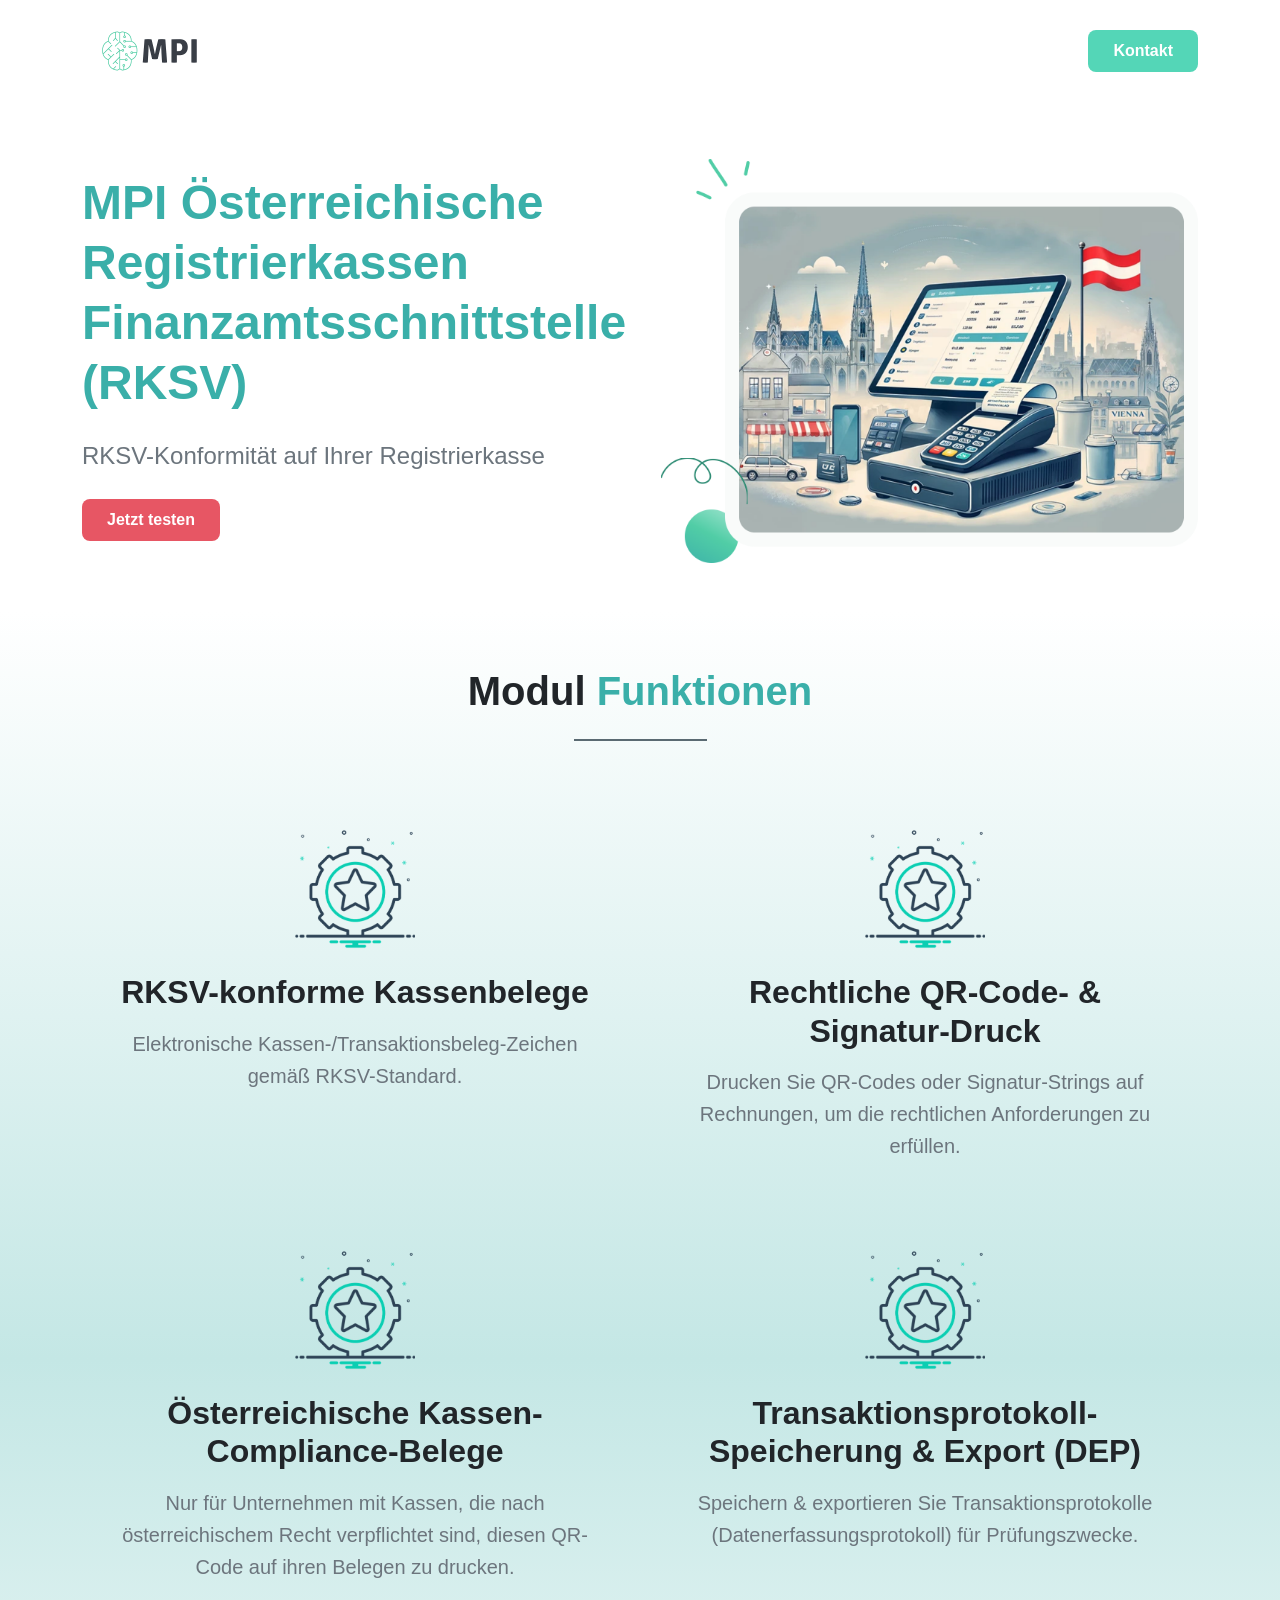
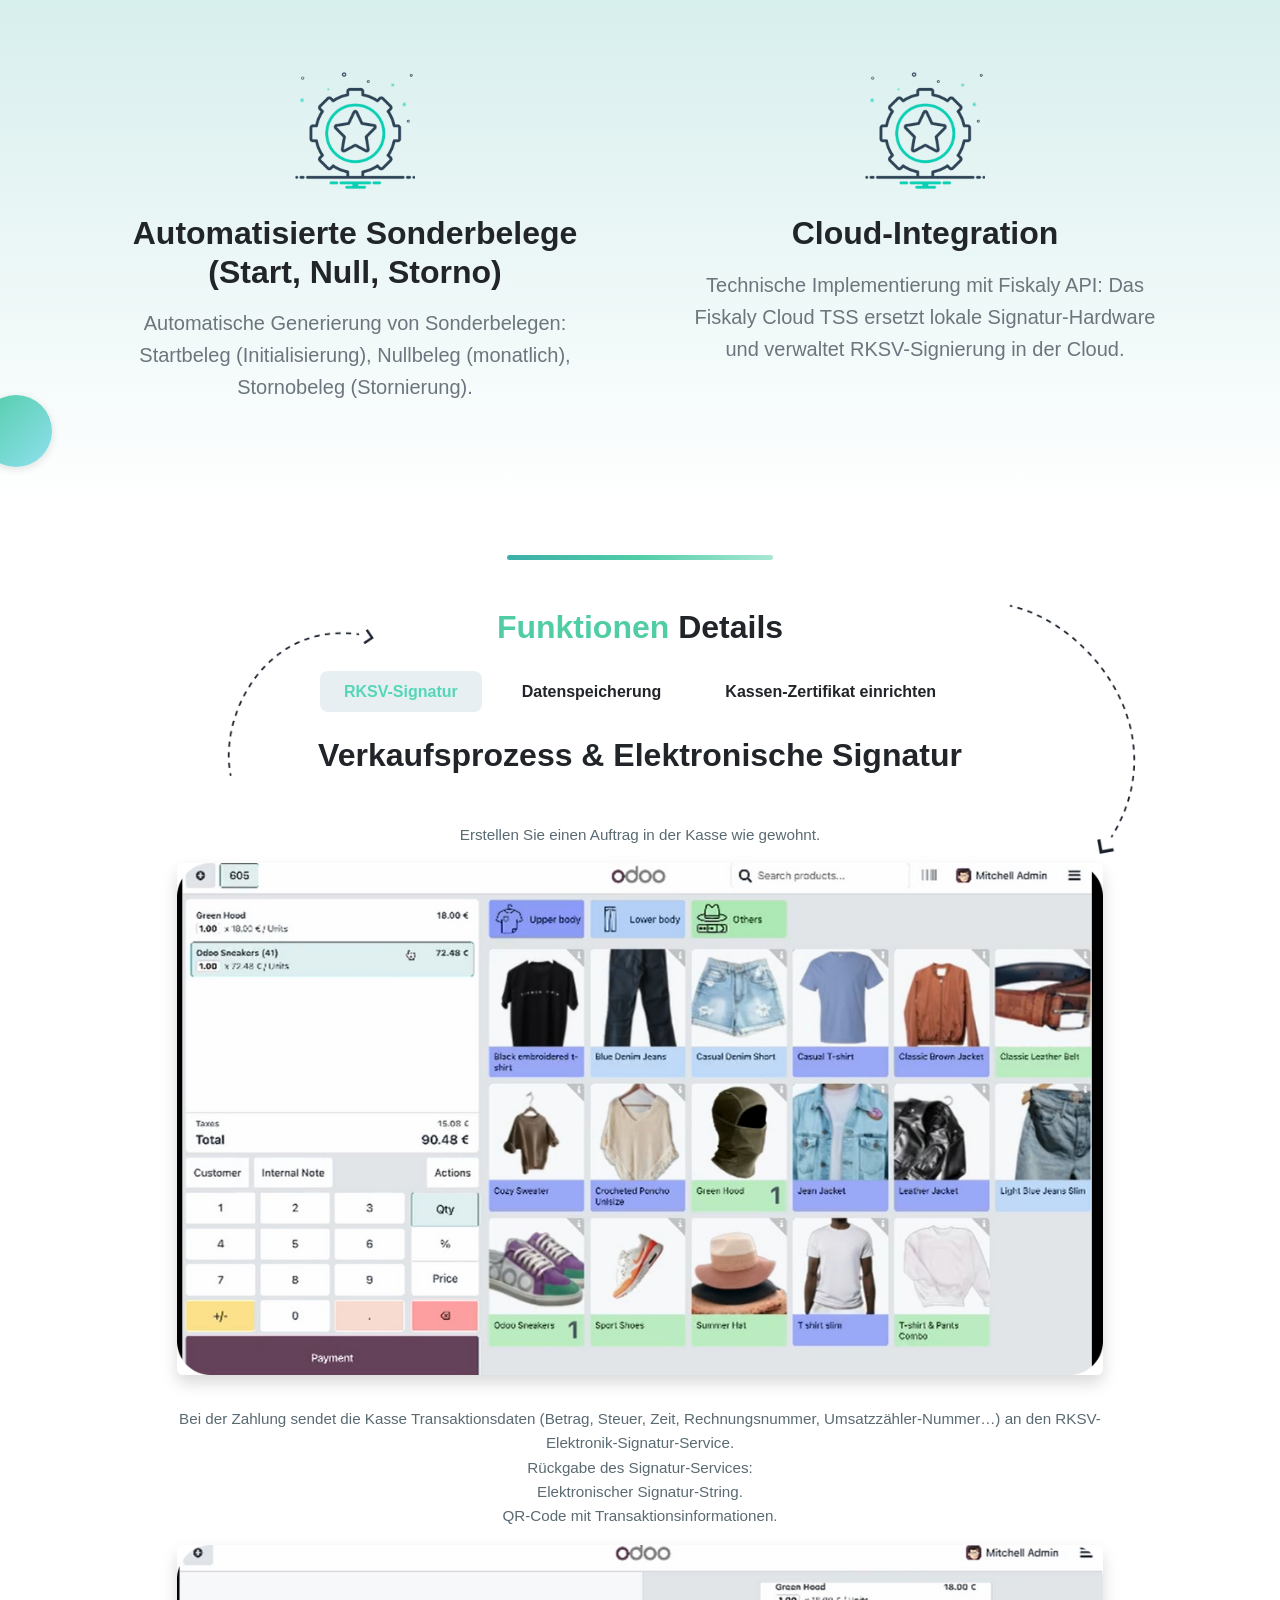
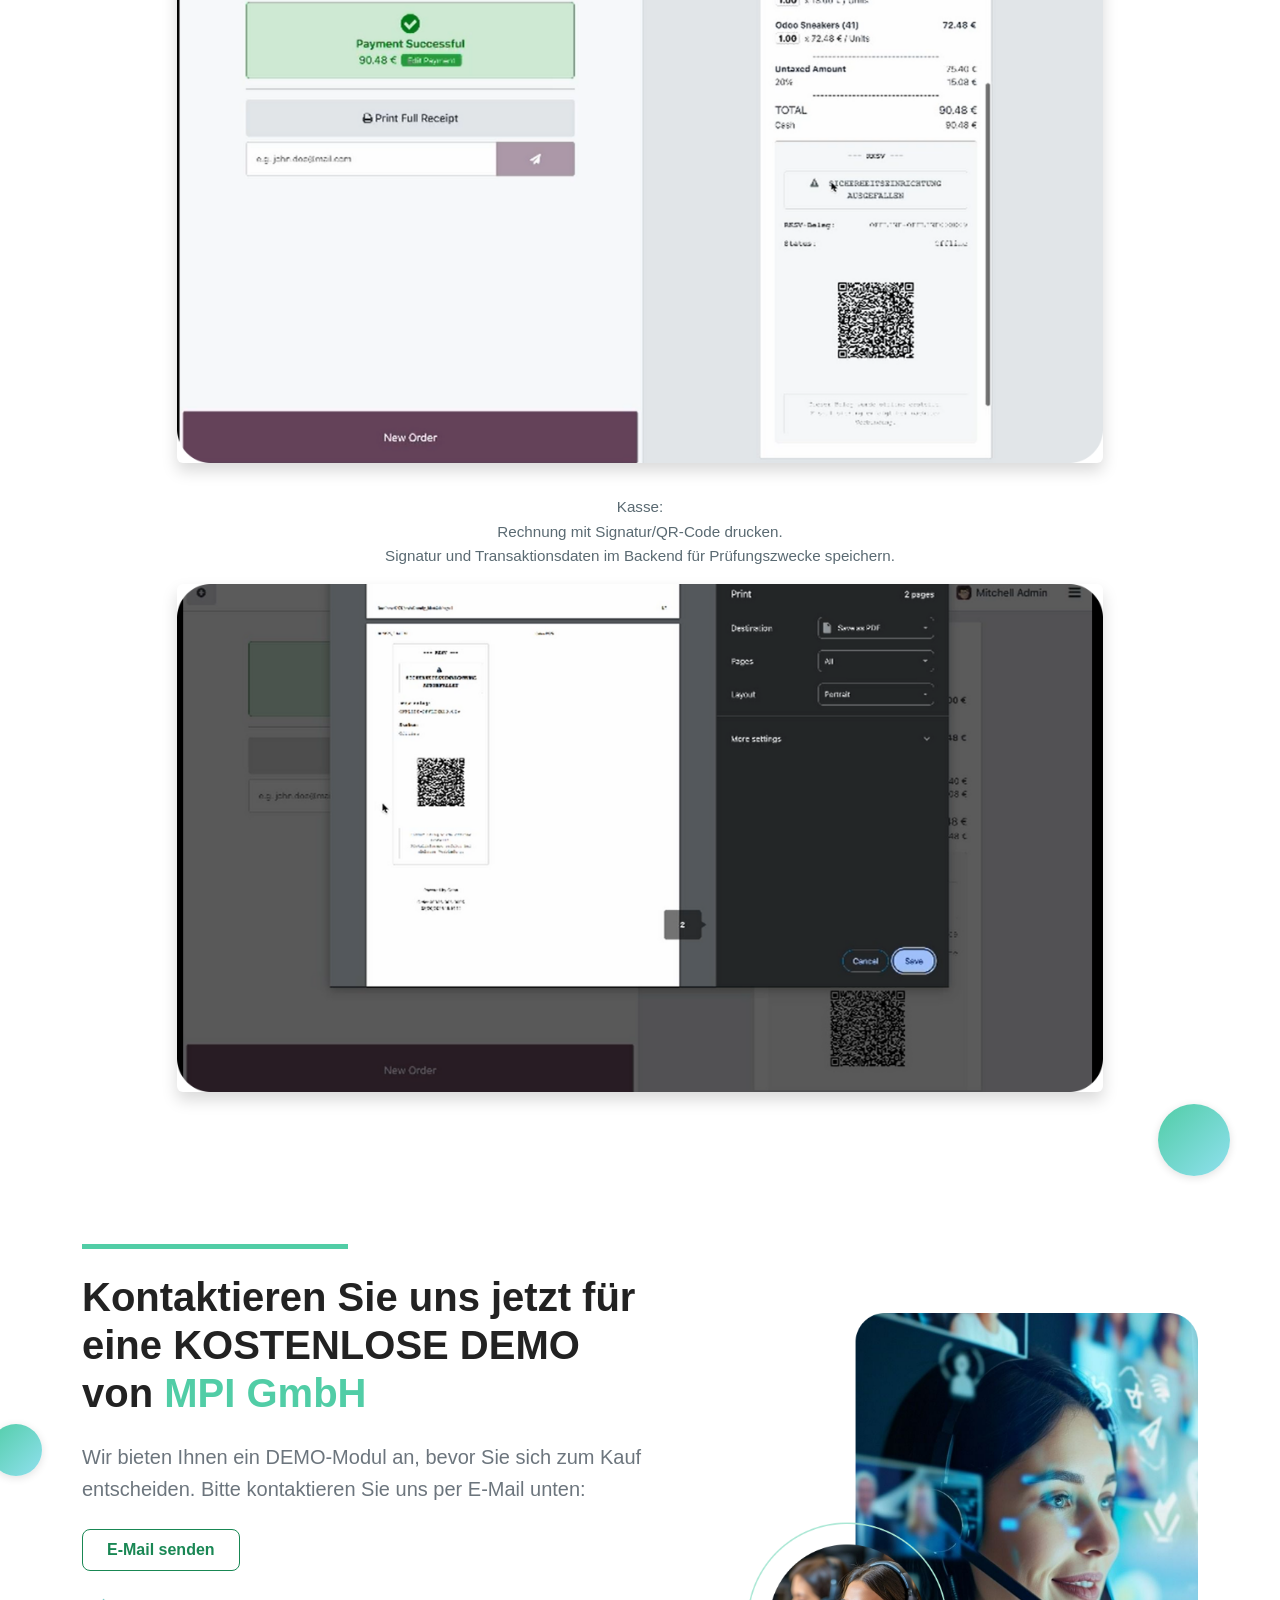
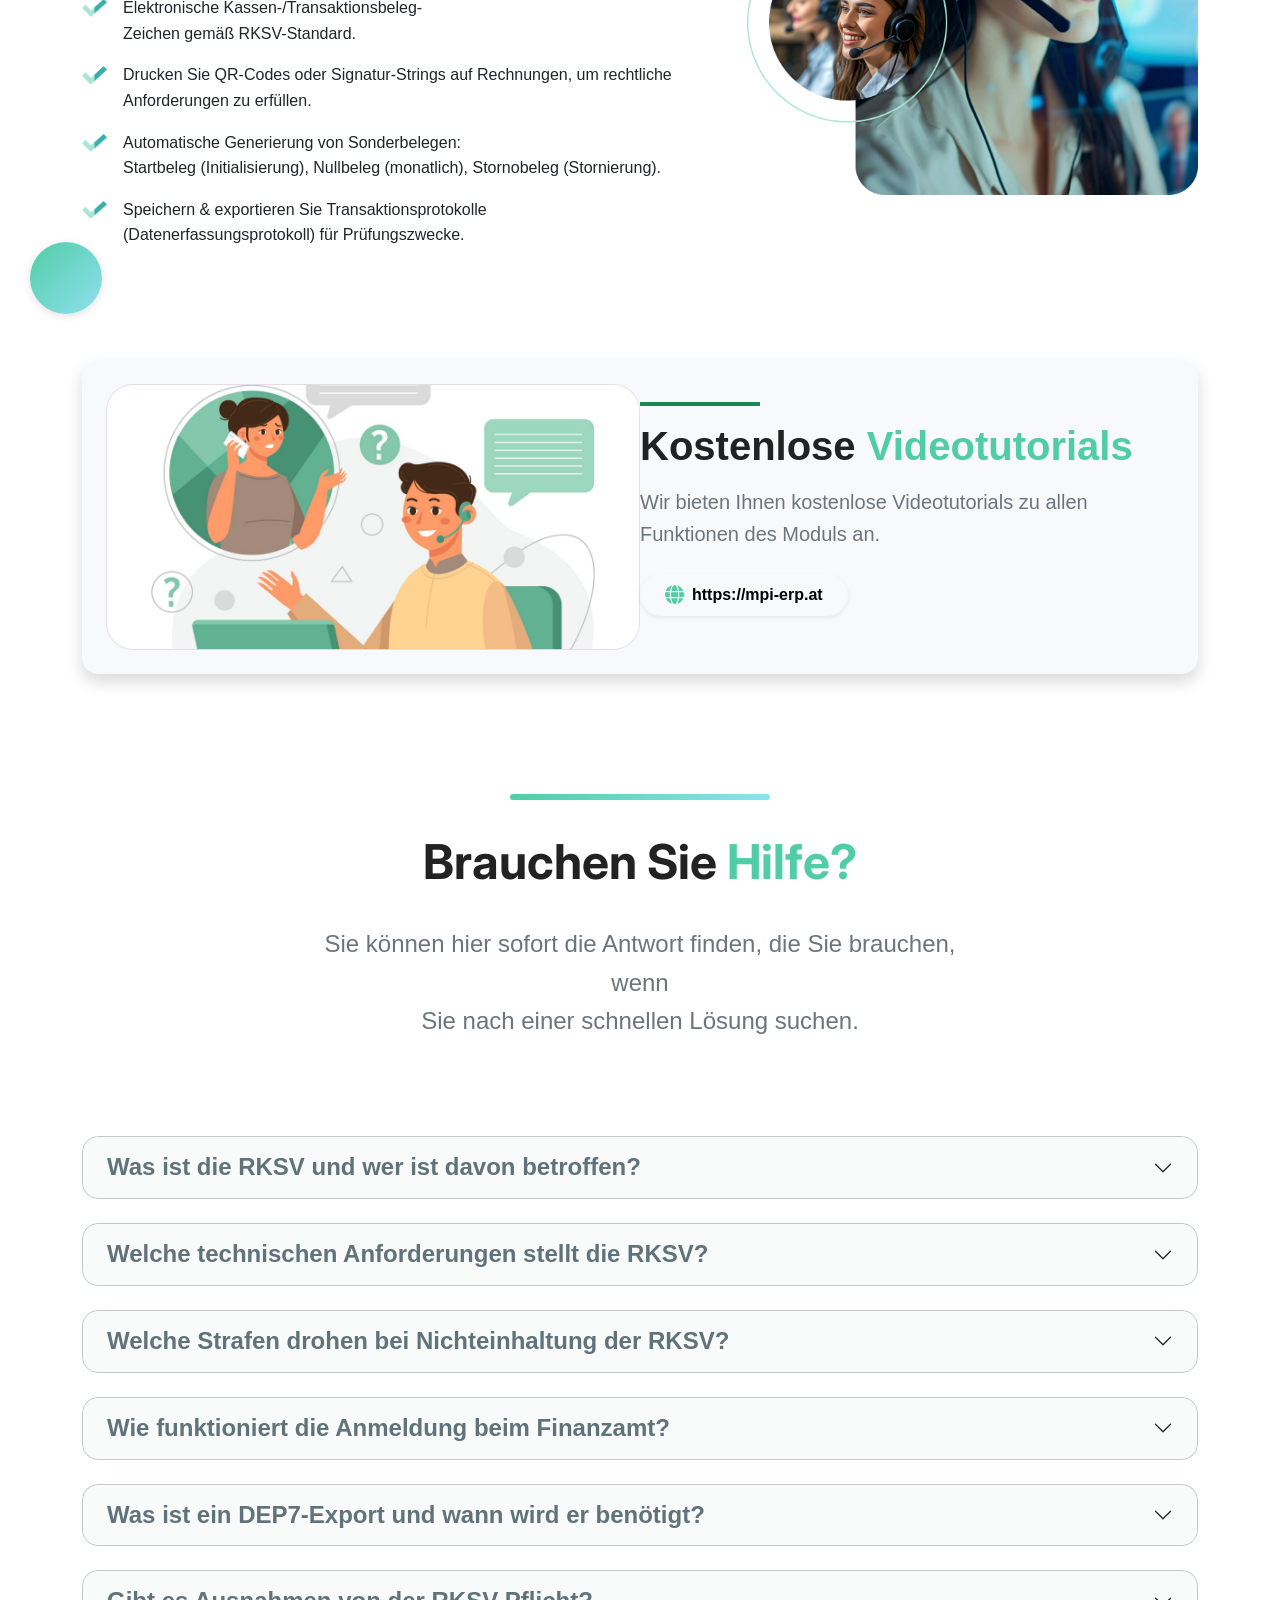
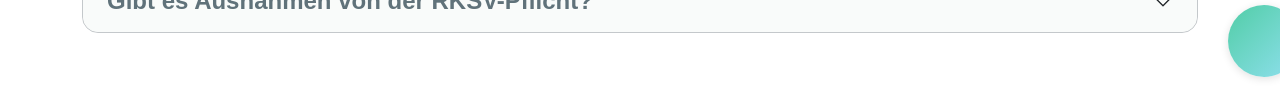
==== l10n-at-pos-cert-client/static/description/index.html @ bf3ca68d "rename home.html to index.html" ====
<!DOCTYPE html>
<html lang="de">

<head>
    <meta charset="UTF-8">
    <meta name="viewport" content="width=device-width, initial-scale=1.0">
    <title>MPI Österreichische Kassen Finanzamtsschnittstelle (RKSV)</title>
    <!-- Bootstrap CSS -->
    <link href="https://cdnjs.cloudflare.com/ajax/libs/bootstrap/5.3.0/css/bootstrap.min.css" rel="stylesheet">
    <!-- Font Awesome -->
    <link href="https://cdnjs.cloudflare.com/ajax/libs/font-awesome/6.4.0/css/all.min.css" rel="stylesheet">
    <!-- Google Font -->
    <link href="https://fonts.googleapis.com/css2?family=Inter:wght@700&display=swap" rel="stylesheet">

    <!-- Custom styles -->
    <style>
        /* Chỉ giữ lại một số style cần thiết không có trong Bootstrap */
        .bg-gradient-primary {
            background: linear-gradient(135deg, #51cda6 0%, #90e0ef 100%);
        }

        .bg-gradient-section {
            background: linear-gradient(180deg, #ffffff, #c4e7e5, #ffffff);
        }

        .btn-contact {
            background: #54d6b7;
            transition: all 0.3s;
        }

        .btn-contact:hover {
            background: #3aafa9;
        }

        .demo-tab.active {
            background: #e8eff2;
            font-weight: 700;
            color: #54d6b7;
        }

        :root {
            --primary-color: #ffffff;
            --secondary-color: #ffffff;
            --accent-color: #90e0ef;
            --dark-color: #ffffff;
            --text-primary: #3aafa9;
            --button-bg: #ef5350;
            --btn-success: #54d6b7;
        }

        body {
            font-family: 'Arial', sans-serif;
            line-height: 1.6;
            background: #fff;
        }

        .accordion-item {
            overflow: hidden;
        }

        .accordion-item .accordion-collapse {
            border-bottom-left-radius: 1rem;
            border-bottom-right-radius: 1rem;
        }
    </style>
</head>

<body>
    <!-- Navigation -->
    <nav class="navbar navbar-expand-lg bg-white py-3">
        <div class="container">
            <a class="navbar-brand" href="#">
                <img src="image/logo_app.png" alt="Logo" height="60" width="135" class="img-fluid">
            </a>
            <a href="mailto:office@mpi-erp.at" class="btn btn-contact text-white fw-bold px-4 py-2 rounded-3 text-decoration-none">
                Kontakt
            </a>
        </div>
    </nav>

    <!-- Hero Section -->
    <section class="hero-section py-5 bg-white">
        <div class="container">
            <div class="row align-items-center justify-content-center">

                <!-- Left content -->
                <div class="col-lg-6 text-center text-lg-start mb-4 mb-lg-0">
                    <h1 class="fw-bold mb-4 text-teal font-inter display-5 lh-sm" style="color: #3aafa9;">
                        MPI Österreichische <br>
                        Registrierkassen Finanzamtsschnittstelle<br>
                        (RKSV)
                    </h1>
                    <p class="lead mb-4 text-secondary fs-4">
                        RKSV-Konformität auf Ihrer Registrierkasse
                        
                    </p>
                    <a href="https://mpi-erp.at/services/odoo/plugins" target="_blank" class="btn fw-bold rounded-3 px-4 py-2 button-bg text-decoration-none"
                        style="background-color: #e75664; color: #ffffff;">
                        Jetzt testen
                    </a>
                </div>

                <!-- Right image -->
                <div class="col-lg-6 text-center">
                    <img src="image/banner.png" alt="POS Banner" class="img-fluid ">
                </div>

            </div>
        </div>
    </section>


    <div class="module-outstanding-section position-relative bg-gradient-section py-5">
        <div class="container">
            <div class="text-center mb-5">
                <span class="fw-bold fs-1 text-dark">Modul  </span>
                <span class="fw-bold fs-1" style="color:#3aafa9;">Funktionen</span>
                <div class="mx-auto my-3" style="width:133px;height:2px;background:#5A6A72;"></div>
            </div>
            <section id="features" class="py-3">
                <div class="row g-4 justify-content-center">
                    <div class="col-12 col-md-6 text-center">
                        <div class="p-4 ">
                            <img src="image/setting_image.png" alt="Feature Icon" class="mb-4" style="width:120px;">
                            <h3 class="fw-bold fs-2 mb-3">RKSV-konforme Kassenbelege</h3>
                            <p class="text-secondary fs-5">Elektronische Kassen-/Transaktionsbeleg-Zeichen gemäß
                                RKSV-Standard.</p>
                        </div>
                    </div>
                    <div class="col-12 col-md-6 text-center">
                        <div class="p-4 ">
                            <img src="image/setting_image.png" alt="Feature Icon" class="mb-4" style="width:120px;">
                            <h3 class="fw-bold fs-2 mb-3">Rechtliche QR-Code- & Signatur-Druck</h3>
                            <p class="text-secondary fs-5">Drucken Sie QR-Codes oder Signatur-Strings auf Rechnungen, um die rechtlichen
                                Anforderungen zu erfüllen.</p>
                        </div>
                    </div>
                    <div class="col-12 col-md-6 text-center">
                        <div class="p-4">
                            <img src="image/setting_image.png" alt="Feature Icon" class="mb-4" style="width:120px;">
                            <h3 class="fw-bold fs-2 mb-3">Österreichische Kassen-Compliance-Belege</h3>
                            <p class="text-secondary fs-5">Nur für Unternehmen mit Kassen, die nach österreichischem
                                Recht verpflichtet sind, diesen QR-Code auf ihren Belegen zu drucken.</p>
                        </div>
                    </div>
                    <div class="col-12 col-md-6 text-center">
                        <div class="p-4 ">
                            <img src="image/setting_image.png" alt="Feature Icon" class="mb-4" style="width:120px;">
                            <h3 class="fw-bold fs-2 mb-3">Transaktionsprotokoll-Speicherung & Export (DEP)</h3>
                            <p class="text-secondary fs-5">Speichern & exportieren Sie Transaktionsprotokolle (Datenerfassungsprotokoll)
                                für Prüfungszwecke.</p>
                        </div>
                    </div>
                    <div class="col-12 col-md-6 text-center">
                        <div class="p-4">
                            <img src="image/setting_image.png" alt="Feature Icon" class="mb-4" style="width:120px;">
                            <h3 class="fw-bold fs-2 mb-3">Automatisierte Sonderbelege (Start, Null, Storno)</h3>
                            <p class="text-secondary fs-5">Automatische Generierung von Sonderbelegen: Startbeleg
                                (Initialisierung), Nullbeleg (monatlich), Stornobeleg (Stornierung).</p>
                        </div>
                    </div>
                    <div class="col-12 col-md-6 text-center">
                        <div class="p-4">
                            <img src="image/setting_image.png" alt="Feature Icon" class="mb-4" style="width:120px;">
                            <h3 class="fw-bold fs-2 mb-3">Cloud-Integration</h3>
                            <p class="text-secondary fs-5">Technische Implementierung mit Fiskaly API: Das Fiskaly Cloud
                                TSS ersetzt lokale Signatur-Hardware und verwaltet RKSV-Signierung in der Cloud.</p>
                        </div>
                    </div>
                </div>
            </section>
            <div class="d-none d-md-block position-absolute"
                style="left: -20px; bottom: 40px; width: 72px; height: 72px; border-radius: 50%; background: linear-gradient(135deg, #51cda6 0%, #90e0ef 100%); box-shadow: 0 2px 8px rgba(0,0,0,0.12);">
            </div>
        </div>
    </div>

    <!-- Demo Screenshots Section -->
    <section id="contact-demo" class="py-5 position-relative">
        <div class="container">
            <div class="row">
                <div class="col-12 position-relative">
                    <!-- Gradient line -->
                    <div class="mx-auto mb-5"
                        style="width:266px;height:5px;background:linear-gradient(90deg,#3aafa9 0%,#51cda6 50%,#a9e7d4 100%);border-radius:3px;">
                    </div>
                    <!-- Decorative arrows (hidden on mobile) -->
                    <img src="image/deco-img-arrow.png" alt="" class="position-absolute d-none d-lg-block"
                        style="top:40px;left:150px;height:208px;z-index:1;">
                    <img src="image/deco-img-arrow2.png" alt="" class="position-absolute d-none d-lg-block"
                        style="top:40px;right:0;height:282px;z-index:1;">
                    <div class="text-center mb-5">
                        <h2 class="fw-bold mb-4" style="color:#51cda6;font-size:2rem;">
                            Funktionen <span class="text-dark">Details</span>
                        </h2>
                        <div class="d-flex flex-wrap justify-content-center align-items-center gap-3 mt-2 mb-2">
                            <span class="demo-tab active fw-bold rounded-3 px-4 py-2">
                                RKSV-Signatur
                            </span>
                            <span class="demo-tab   rounded-3 px-4 py-2 fw-semibold" style="cursor:pointer;">
                                Datenspeicherung
                            </span>
                            <span class="demo-tab  rounded-3 px-4 py-2 fw-semibold" style="cursor:pointer;">
                                Kassen-Zertifikat einrichten
                            </span>
                        </div>
                        <h3 id="tab-title" class="fs-2 fw-bold text-dark mt-4 mb-4">
                            Verkaufsprozess & Elektronische Signatur
                        </h3>
                    </div>
                    <div class="row justify-content-center mb-4">
                        <div class="col-lg-10 text-center" id="demo-content"></div>
                    </div>
                </div>
            </div>
            <!-- Decorative circle (hidden on mobile) -->
            <div class="d-none d-md-block position-absolute"
                style="right:50px;bottom:20px;width:72px;height:72px;border-radius:50%;background:linear-gradient(135deg,#51cda6 0%,#90e0ef 100%);box-shadow:0 2px 8px rgba(0,0,0,0.12);">
            </div>
        </div>
    </section>


    <!-- New Contact Demo Section -->
    <section id="contact-demo" class="bg-white py-5 position-relative">
        <div class="container position-relative">
            <div class="row align-items-center">
                <div class="col-lg-7">
                    <div class=" mb-4" style="width:266px; height:5px; background-color: #51cda6;"></div>
                    <h1 class="fw-bold mb-2" style="font-size:2.5rem; color:#222;">
                        Kontaktieren Sie uns jetzt für eine KOSTENLOSE DEMO<br>
                        von <span style="color:#51cda6;">MPI GmbH</span>
                    </h1>
                    <p class="text-secondary fs-5 mt-4 mb-4">
                        Wir bieten Ihnen ein DEMO-Modul an, bevor Sie sich zum Kauf entscheiden. Bitte kontaktieren Sie uns per  E-Mail unten:
                    </p>
                    <div class="d-flex flex-column flex-md-row gap-3 mt-2 mb-4">
                        <a href="mailto:office@mpi-erp.at"
                            class="btn btn-outline-success fw-bold rounded-3 px-4 py-2">
                            E-Mail senden
                        </a>
                    </div>
                    <ul class="list-unstyled mt-4">
                        <li class="d-flex align-items-start mb-3">
                            <img src="image/tick.png" alt="tick" class="me-3" style="max-width:25px;">
                            <span>Elektronische Kassen-/Transaktionsbeleg-<br>Zeichen gemäß RKSV-Standard.</span>
                        </li>
                        <li class="d-flex align-items-start mb-3">
                            <img src="image/tick.png" alt="tick" class="me-3" style="max-width:25px;">
                            <span>Drucken Sie QR-Codes oder Signatur-Strings auf Rechnungen, um rechtliche Anforderungen zu erfüllen.</span>
                        </li>
                        <li class="d-flex align-items-start mb-3">
                            <img src="image/tick.png" alt="tick" class="me-3" style="max-width:25px;">
                            <span>Automatische Generierung von Sonderbelegen:<br>Startbeleg (Initialisierung), Nullbeleg
                                (monatlich), Stornobeleg (Stornierung).</span>
                        </li>
                        <li class="d-flex align-items-start mb-3">
                            <img src="image/tick.png" alt="tick" class="me-3" style="max-width:25px;">
                            <span>Speichern & exportieren Sie Transaktionsprotokolle<br>(Datenerfassungsprotokoll) für Prüfungszwecke.</span>
                        </li>
                    </ul>
                </div>
                <div class="col-lg-5 d-flex justify-content-center">
                    <img src="image/banner2.png" alt="Support Team" class="img-fluid rounded-4" style="max-width:100%;">
                </div>
            </div>
            <div class="d-none d-md-block position-absolute"
                style="left:-80px;top:180px;width:52px;height:52px;border-radius:50%;background:linear-gradient(135deg,#51cda6 0%,#90e0ef 100%);box-shadow:0 2px 8px rgba(0,0,0,0.12);">
            </div>
            <div class="d-none d-md-block position-absolute"
                style="left:-40px;bottom:-50px;width:72px;height:72px;border-radius:50%;background:linear-gradient(135deg,#51cda6 0%,#90e0ef 100%);box-shadow:0 2px 8px rgba(0,0,0,0.12);">
            </div>
        </div>
    </section>

    <section id="support-demo" class="bg-white py-5">
        <div class="container">
            <div class="row justify-content-center align-items-center">
                <div class="col-12">
                    <div class="row g-0 align-items-center bg-light rounded-4 shadow p-4">
                        <!-- Left: Illustration -->
                        <div class="col-12 col-lg-6 d-flex justify-content-center mb-4 mb-lg-0">
                            <img src="image/banner3.png" alt="Support Illustration" class="img-fluid rounded-4 w-100"
                                style="max-width:591px;">
                        </div>
                        <!-- Right: Text & Contact -->
                        <div class="col-12 col-lg-6">
                            <div class="border-top border-4 border-success mb-3" style="width:120px;"></div>
                            <h2 class="fw-bold mb-3" style="font-size:2.5rem; color:#222;">
                                Kostenlose <span style="color:#51cda6;">Videotutorials</span>
                            </h2>
                            <p class="text-secondary fs-5 mb-4">
                                Wir bieten Ihnen kostenlose Videotutorials zu allen Funktionen des Moduls an.
                            </p>
                            <div class="d-flex flex-wrap gap-3 mb-3">
                                <a href="https://mpi-erp.at" target="_blank"
                                    class="btn btn-light fw-semibold rounded-pill shadow-sm d-flex align-items-center gap-2 px-4 py-2">
                                    <i class="fa fa-globe" style="color:#51cda6; font-size:1.2rem;"></i>
                                    https://mpi-erp.at
                                </a>
                            </div>
                        </div>
                    </div>
                </div>
            </div>
        </div>
    </section>


    <!-- Footer -->
    <div class="container my-5">
        <div class="row justify-content-center">
            <div class="col-12 col-md-10 col-lg-8">
                <div class=" p-4">
                    <div class="text-center mb-4">
                        <div class="mx-auto mb-4"
                            style="width:260px; height:6px; background:linear-gradient(90deg,#51cda6 0%,#90e0ef 100%); border-radius:3px;">
                        </div>
                        <span class="fw-bold"
                            style="font-size:3rem; color:#222; font-family:'Inter', Arial, sans-serif;">
                            Brauchen Sie <span style="color:#51cda6;">Hilfe?</span>
                        </span>
                    </div>
                    <p class="text-secondary fs-4 mb-4 text-center">
                        Sie können hier sofort die Antwort finden, die Sie brauchen, wenn<br>Sie nach einer schnellen Lösung suchen.
                    </p>
                </div>
            </div>
        </div>
    </div>

    <section id="contact-demo" class="mb-5">
        <div class="container position-relative">
            <div class="row align-items-center">
                <div class="col-12">
                    <div class="accordion" id="faqAccordion">
                        <div class="accordion-item rounded-4 border border-secondary-subtle mb-4"
                            style="background-color: #f9fbfa;">
                            <h2 class="accordion-header">
                                <button class="accordion-button collapsed fw-bold px-4 py-3" type="button"
                                    data-bs-toggle="collapse" data-bs-target="#faqCollapse1"
                                    style="background-color: #f9fbfa; color: #60727a; font-size:1.5rem; border-radius: 1rem;">
                                    Was ist die RKSV und wer ist davon betroffen?
                                </button>
                            </h2>
                            <div id="faqCollapse1" class="accordion-collapse collapse">
                                <div class="accordion-body px-4 py-3"
                                    style="color:#60727a; font-size:1.2rem; background-color: #f9fbfa;">
                                    Die RKSV (Registrierkassensicherheitsverordnung) ist eine österreichische Verordnung, die seit 1. April 2017 in Kraft ist. Sie betrifft alle Unternehmen, die Barumsätze tätigen und bestimmte Umsatzgrenzen überschreiten. Das Ziel ist die Verhinderung von Manipulationen und Steuerbetrug durch technische Sicherheitseinrichtungen in Registrierkassen.
                                </div>
                            </div>
                        </div>
                        <div class="accordion-item rounded-4 border border-secondary-subtle mb-4"
                            style="background-color: #f9fbfa;">
                            <h2 class="accordion-header">
                                <button class="accordion-button collapsed fw-bold px-4 py-3" type="button"
                                    data-bs-toggle="collapse" data-bs-target="#faqCollapse2"
                                    style="background-color: #f9fbfa; color: #60727a; font-size:1.5rem; border-radius: 1rem;">
                                    Welche technischen Anforderungen stellt die RKSV?
                                </button>
                            </h2>
                            <div id="faqCollapse2" class="accordion-collapse collapse">
                                <div class="accordion-body px-4 py-3"
                                    style="color:#60727a; font-size:1.2rem; background-color: #f9fbfa;">
                                    Die RKSV verlangt eine technische Sicherheitseinrichtung (TSE), die jede Transaktion digital signiert. Zusätzlich müssen spezielle Belege (Startbeleg, Nullbeleg, Stornobeleg) erstellt, QR-Codes gedruckt und Datenexporte (DEP7) für das Finanzamt erstellt werden. Alle Daten müssen revisionssicher für mindestens 10 Jahre gespeichert werden.
                                </div>
                            </div>
                        </div>
                        <div class="accordion-item rounded-4 border border-secondary-subtle mb-4"
                            style="background-color: #f9fbfa;">
                            <h2 class="accordion-header">
                                <button class="accordion-button collapsed fw-bold px-4 py-3" type="button"
                                    data-bs-toggle="collapse" data-bs-target="#faqCollapse3"
                                    style="background-color: #f9fbfa; color: #60727a; font-size:1.5rem; border-radius: 1rem;">
                                    Welche Strafen drohen bei Nichteinhaltung der RKSV?
                                </button>
                            </h2>
                            <div id="faqCollapse3" class="accordion-collapse collapse">
                                <div class="accordion-body px-4 py-3"
                                    style="color:#60727a; font-size:1.2rem; background-color: #f9fbfa;">
                                    Bei Verstößen gegen die RKSV können empfindliche Geldstrafen von bis zu 25.000 Euro verhängt werden. Zusätzlich drohen steuerliche Nachteile, da nicht konforme Belege nicht als steuerlich relevant anerkannt werden. Bei wiederholten Verstößen können auch höhere Strafen und weitere rechtliche Konsequenzen folgen.
                                </div>
                            </div>
                        </div>
                        <div class="accordion-item rounded-4 border border-secondary-subtle mb-4"
                            style="background-color: #f9fbfa;">
                            <h2 class="accordion-header">
                                <button class="accordion-button collapsed fw-bold px-4 py-3" type="button"
                                    data-bs-toggle="collapse" data-bs-target="#faqCollapse4"
                                    style="background-color: #f9fbfa; color: #60727a; font-size:1.5rem; border-radius: 1rem;">
                                    Wie funktioniert die Anmeldung beim Finanzamt?
                                </button>
                            </h2>
                            <div id="faqCollapse4" class="accordion-collapse collapse">
                                <div class="accordion-body px-4 py-3"
                                    style="color:#60727a; font-size:1.2rem; background-color: #f9fbfa;">
                                    Die Registrierkasse muss über das FinanzOnline-Portal des Finanzministeriums angemeldet werden. Dabei sind spezifische Daten der Kasse und der technischen Sicherheitseinrichtung zu übermitteln. Das Modul unterstützt Sie bei der korrekten Datenübertragung und automatischen Meldung an die Behörden.
                                </div>
                            </div>
                        </div>
                        <div class="accordion-item rounded-4 border border-secondary-subtle mb-4"
                            style="background-color: #f9fbfa;">
                            <h2 class="accordion-header">
                                <button class="accordion-button collapsed fw-bold px-4 py-3" type="button"
                                    data-bs-toggle="collapse" data-bs-target="#faqCollapse5"
                                    style="background-color: #f9fbfa; color: #60727a; font-size:1.5rem; border-radius: 1rem;">
                                    Was ist ein DEP7-Export und wann wird er benötigt?
                                </button>
                            </h2>
                            <div id="faqCollapse5" class="accordion-collapse collapse">
                                <div class="accordion-body px-4 py-3"
                                    style="color:#60727a; font-size:1.2rem; background-color: #f9fbfa;">
                                    Der DEP7-Export (Datenerfassungsprotokoll) ist ein spezieller Datenexport, der auf Verlangen des Finanzamts vorgelegt werden muss. Er enthält detaillierte Informationen über alle in der Registrierkasse erfassten Umsätze und muss mindestens vierteljährlich erstellt werden. Unser Modul erstellt diese Exporte automatisch.
                                </div>
                            </div>
                        </div>
                        <div class="accordion-item rounded-4 border border-secondary-subtle mb-4"
                            style="background-color: #f9fbfa;">
                            <h2 class="accordion-header">
                                <button class="accordion-button collapsed fw-bold px-4 py-3" type="button"
                                    data-bs-toggle="collapse" data-bs-target="#faqCollapse6"
                                    style="background-color: #f9fbfa; color: #60727a; font-size:1.5rem; border-radius: 1rem;">
                                    Gibt es Ausnahmen von der RKSV-Pflicht?
                                </button>
                            </h2>
                            <div id="faqCollapse6" class="accordion-collapse collapse">
                                <div class="accordion-body px-4 py-3"
                                    style="color:#60727a; font-size:1.2rem; background-color: #f9fbfa;">
                                    Ja, bestimmte Unternehmen können von der Registrierkassenpflicht ausgenommen sein, z.B. bei sehr geringen Barumsätzen oder in speziellen Branchen. Die genauen Kriterien sind in der Verordnung festgelegt. Es wird empfohlen, die individuelle Situation mit einem Steuerberater zu klären.
                                </div>
                            </div>
                        </div>
                    </div>
                </div>
            </div>
            <!-- Hình tròn gradient -->
            <div class="position-absolute"
                style="right:-90px;bottom:-20px;width:72px;height:72px;border-radius:50%;background:linear-gradient(135deg,#51cda6 0%,#90e0ef 100%);box-shadow:0 2px 8px rgba(0,0,0,0.12);">
            </div>
        </div>
    </section>

    <!-- Bootstrap JS -->
    <script src="https://cdnjs.cloudflare.com/ajax/libs/bootstrap/5.3.0/js/bootstrap.bundle.min.js"></script>

    <!-- Custom JavaScript -->
    <script>
        document.querySelectorAll('.faq-toggle').forEach(btn => {
            btn.addEventListener('click', function () {
                const item = this.closest('.faq-item');
                item.classList.toggle('active');
            });
        });

        // Demo tab logic
        const tabs = document.querySelectorAll('.demo-tab');
        const demoImg = document.getElementById('demo-img');
        const demoDesc = document.getElementById('demo-desc');

        const tabtitle = [
            'Verkaufsprozess & Elektronische Signatur',
            'Datenexport & Speicherung',
            'Kassen-Zertifizierung einrichten & aktivieren'
        ];

        const tabContents1 = [
            {
                img: 'image/dep_image1.png',
                desc: 'Erstellen Sie einen Auftrag in der Kasse wie gewohnt.'
            },
            {
                img: 'image/dep_image2.png',
                desc: 'Bei der Zahlung sendet die Kasse Transaktionsdaten (Betrag, Steuer, Zeit, Rechnungsnummer, Umsatzzähler-Nummer…) an den RKSV-Elektronik-Signatur-Service.<br>Rückgabe des Signatur-Services:<br>Elektronischer Signatur-String.<br>QR-Code mit Transaktionsinformationen.'
            },
            {
                img: 'image/dep_image3.png',
                desc: 'Kasse:<br>Rechnung mit Signatur/QR-Code drucken.<br>Signatur und Transaktionsdaten im Backend für Prüfungszwecke speichern.'
            }
        ];

        const tabContents2 = [
            {
                img: 'image/dep2_image1.png',
                desc: 'Nach Gesetz muss das Datenerfassungsprotokoll (Datenprotokoll) mindestens vierteljährlich exportiert und gespeichert werden.'
            },
            {
                img: 'image/dep2_image2.png',
                desc: 'Das Modul ermöglicht den Export dieser Datei für jede Kasse zur Speicherung oder zum Versand an die Steuerbehörden.'
            }
        ];

        const tabContents3 = [
            {
                img: 'image/dep3_image1.png',
                desc: 'Unternehmenskonfiguration aufrufen<br>Gehen Sie zu Einstellungen → Benutzer & Unternehmen → Unternehmen.<br>Wählen Sie das Unternehmen aus, das Sie konfigurieren möchten (z.B. Bekleidungsgeschäft).<br>Kassen-Zertifizierungs-Tab öffnen<br>Klicken Sie im Unternehmensprofil auf den Kassen-Zertifizierungs-Tab.'
            },
            {
                img: 'image/dep3_image2.png',
                desc: 'Sie sehen wichtige Felder:<br>Admin-Modul-URL – der Endpunkt Ihres Fiskalisierungsdienstes (z.B. Fiskaly).<br>API-Schlüssel – der Authentifizierungsschlüssel Ihres Anbieters.<br>Kassen-Zertifizierung aktivieren – Button zum Starten des Zertifizierungsprozesses.<br>Abonnement-Status – zeigt an, ob Ihr Abonnement aktiv ist.<br>Organisations-Status – zeigt an, ob Ihre Organisation im System des Anbieters erstellt wurde.'
            },
            {
                img: 'image/dep3_image3.png',
                desc: 'Kassen-Zertifizierung aktivieren:<br>Klicken Sie auf "Kassen-Zertifizierung aktivieren".<br>Das System wird:<br>1. Ihre Organisation im System des Anbieters erstellen (falls noch nicht erstellt).<br>2. Ihre Kasse mit einem TSS (Technisches Sicherheitssystem) in der Cloud verknüpfen.<br>3. Abonnement-Status und Organisations-Status aktualisieren.<br>Organisation erstellen: Klicken Sie, um eine Organisation zu erstellen und den RKSV-Compliance-Prozess zu beginnen.'
            },
            {
                img: 'image/dep3_image4.png',
                desc: 'Organisation erstellt, FON erfolgreich authentifiziert, Das System ist bereit, gültige Rechnungen mit QR-<br>Code und digitaler Signatur gemäß RKSV-Standard auszustellen.'
            }
        ];

        function renderTabContent(contents, idx) {
            document.getElementById('tab-title').textContent = tabtitle[idx];
            const container = document.getElementById('demo-content');
            container.innerHTML = contents.map(item => `
                <div class="mb-4">
                    <p style="font-size:0.95rem;color:#5A6A72;">${item.desc || ''}</p>
                    ${item.img ? `<img src="${item.img}" class="img-fluid rounded shadow mb-2" style="max-width:100%;height:auto;">` : ''}
                </div>
            `).join('');
        }

        tabs.forEach((tab, idx) => {
            tab.addEventListener('click', () => {
                tabs.forEach(t => t.classList.remove('active'));
                tab.classList.add('active');
                if (idx === 0) {
                    renderTabContent(tabContents1, 0);
                } else if (idx === 1) {
                    renderTabContent(tabContents2, 1);
                } else if (idx === 2) {
                    renderTabContent(tabContents3, 2);
                }
            });
        });

        // Mặc định hiển thị tab 1
        renderTabContent(tabContents1, 0);
    </script>
</body>

</html>
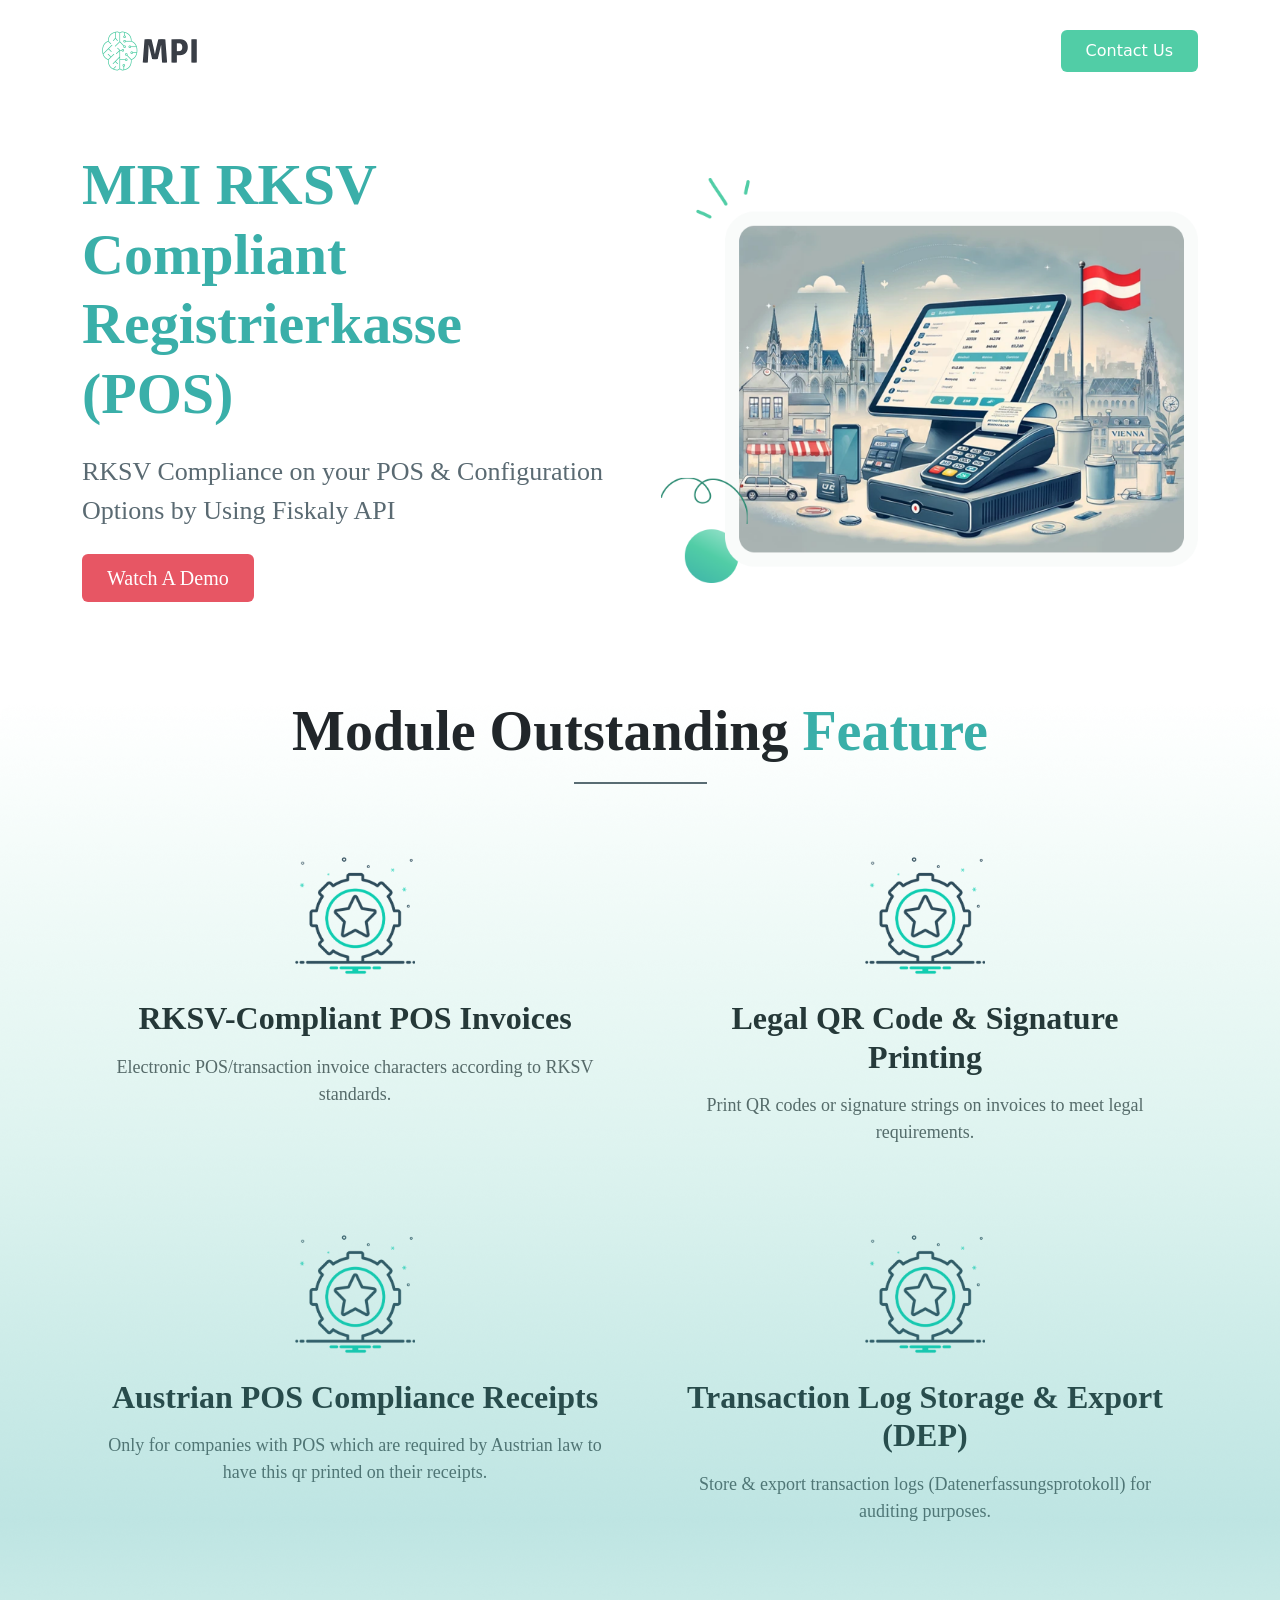
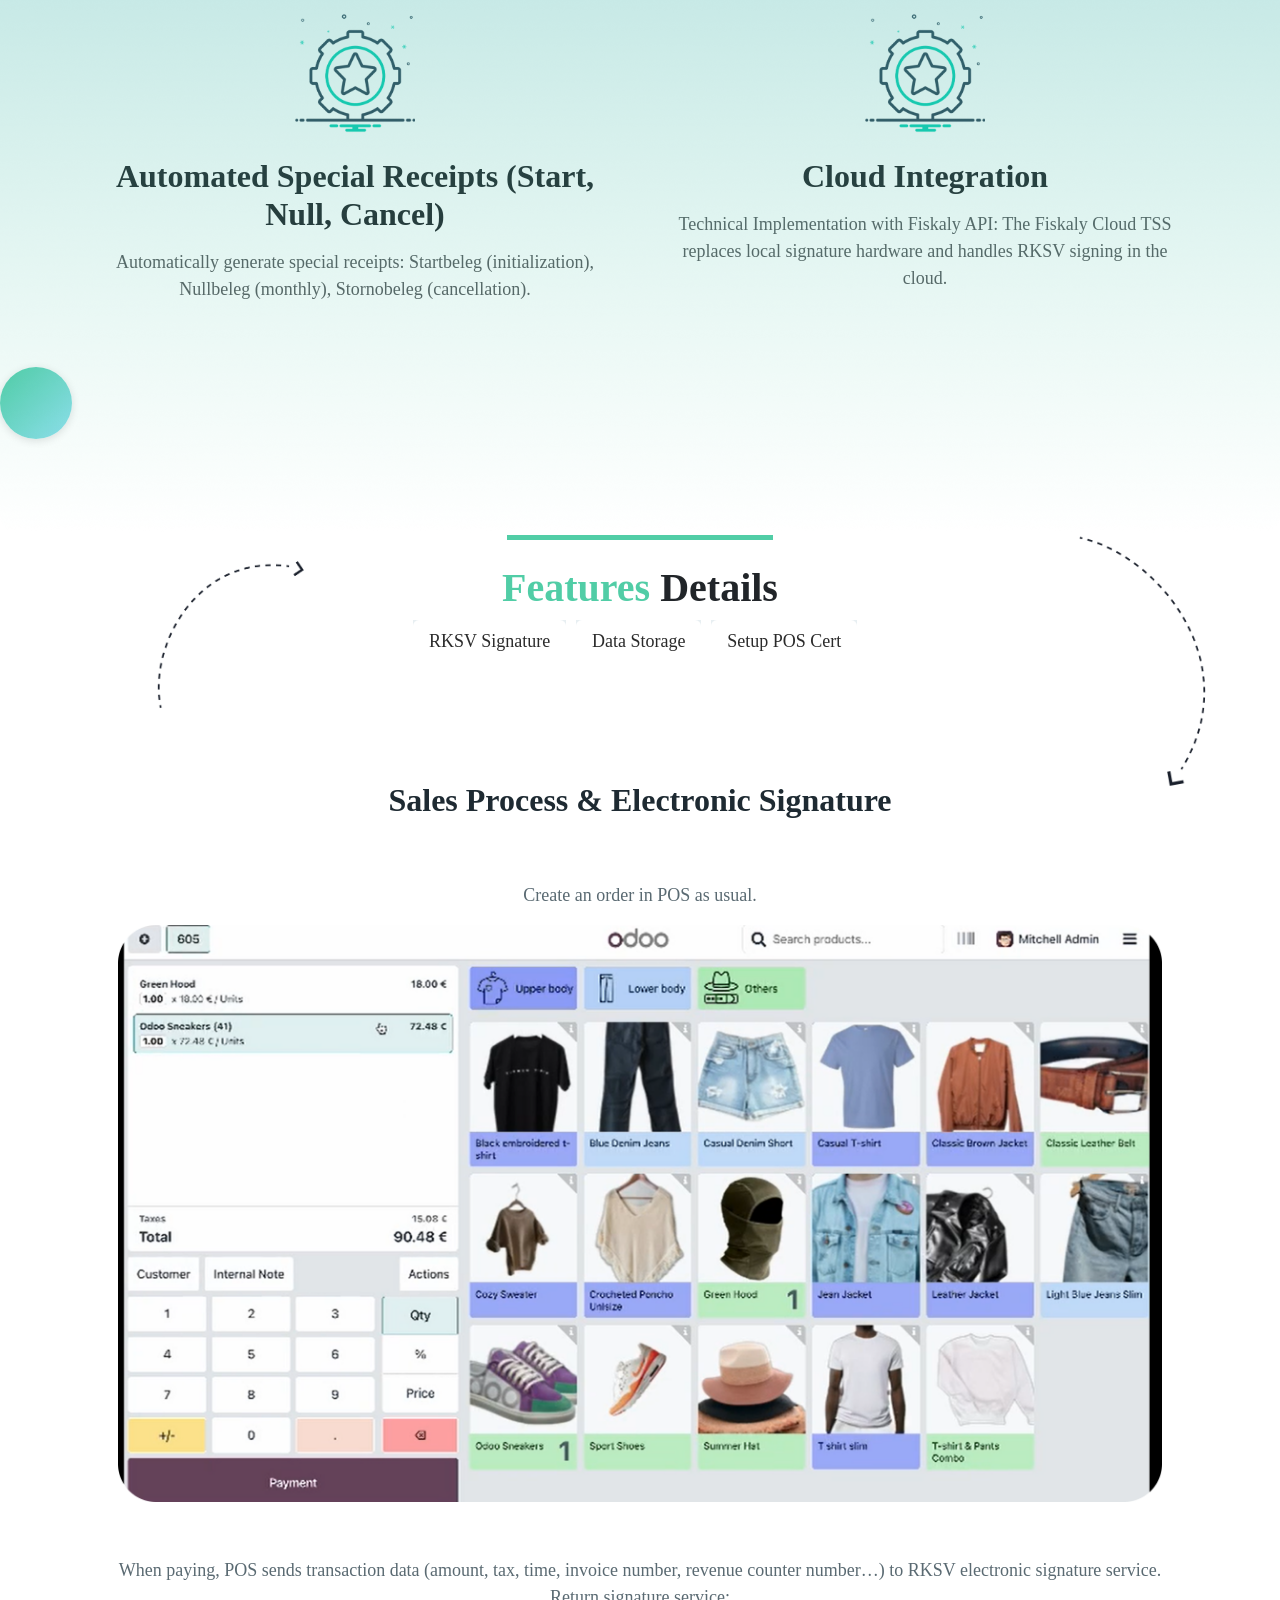
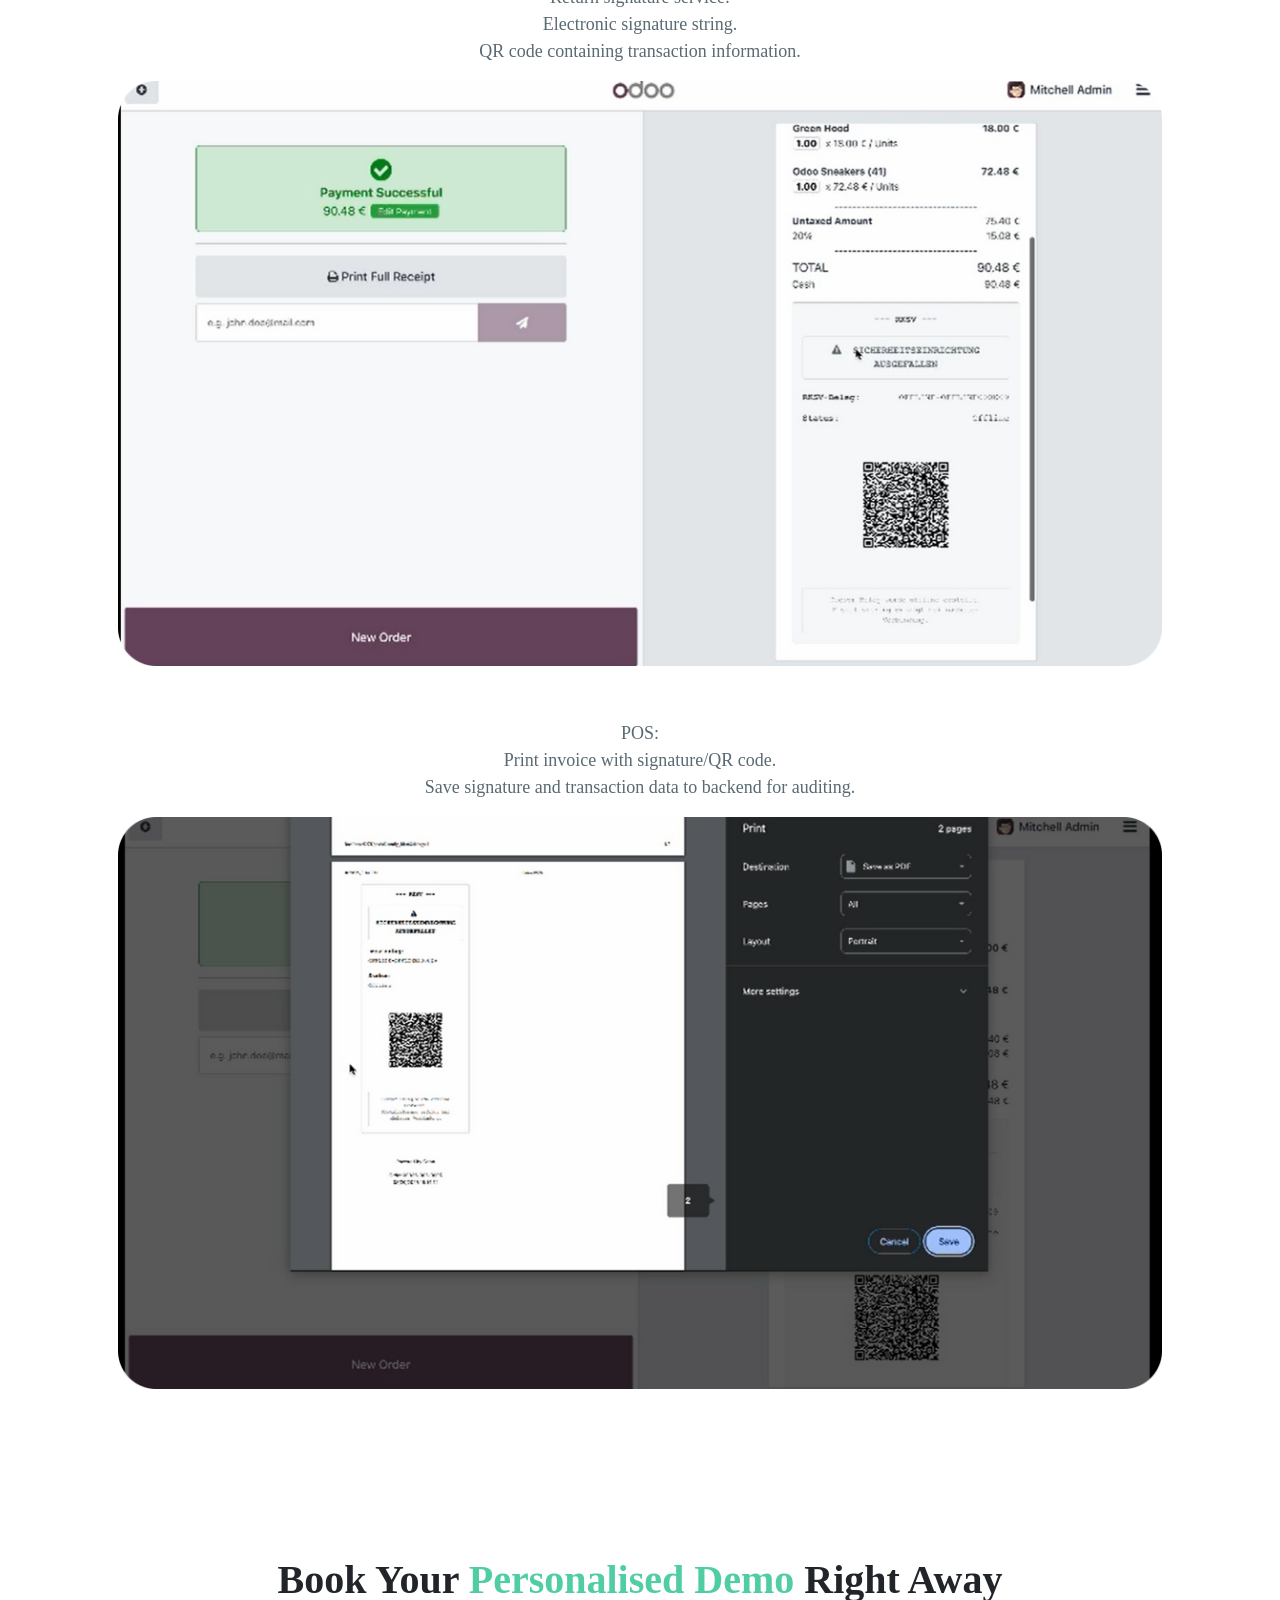
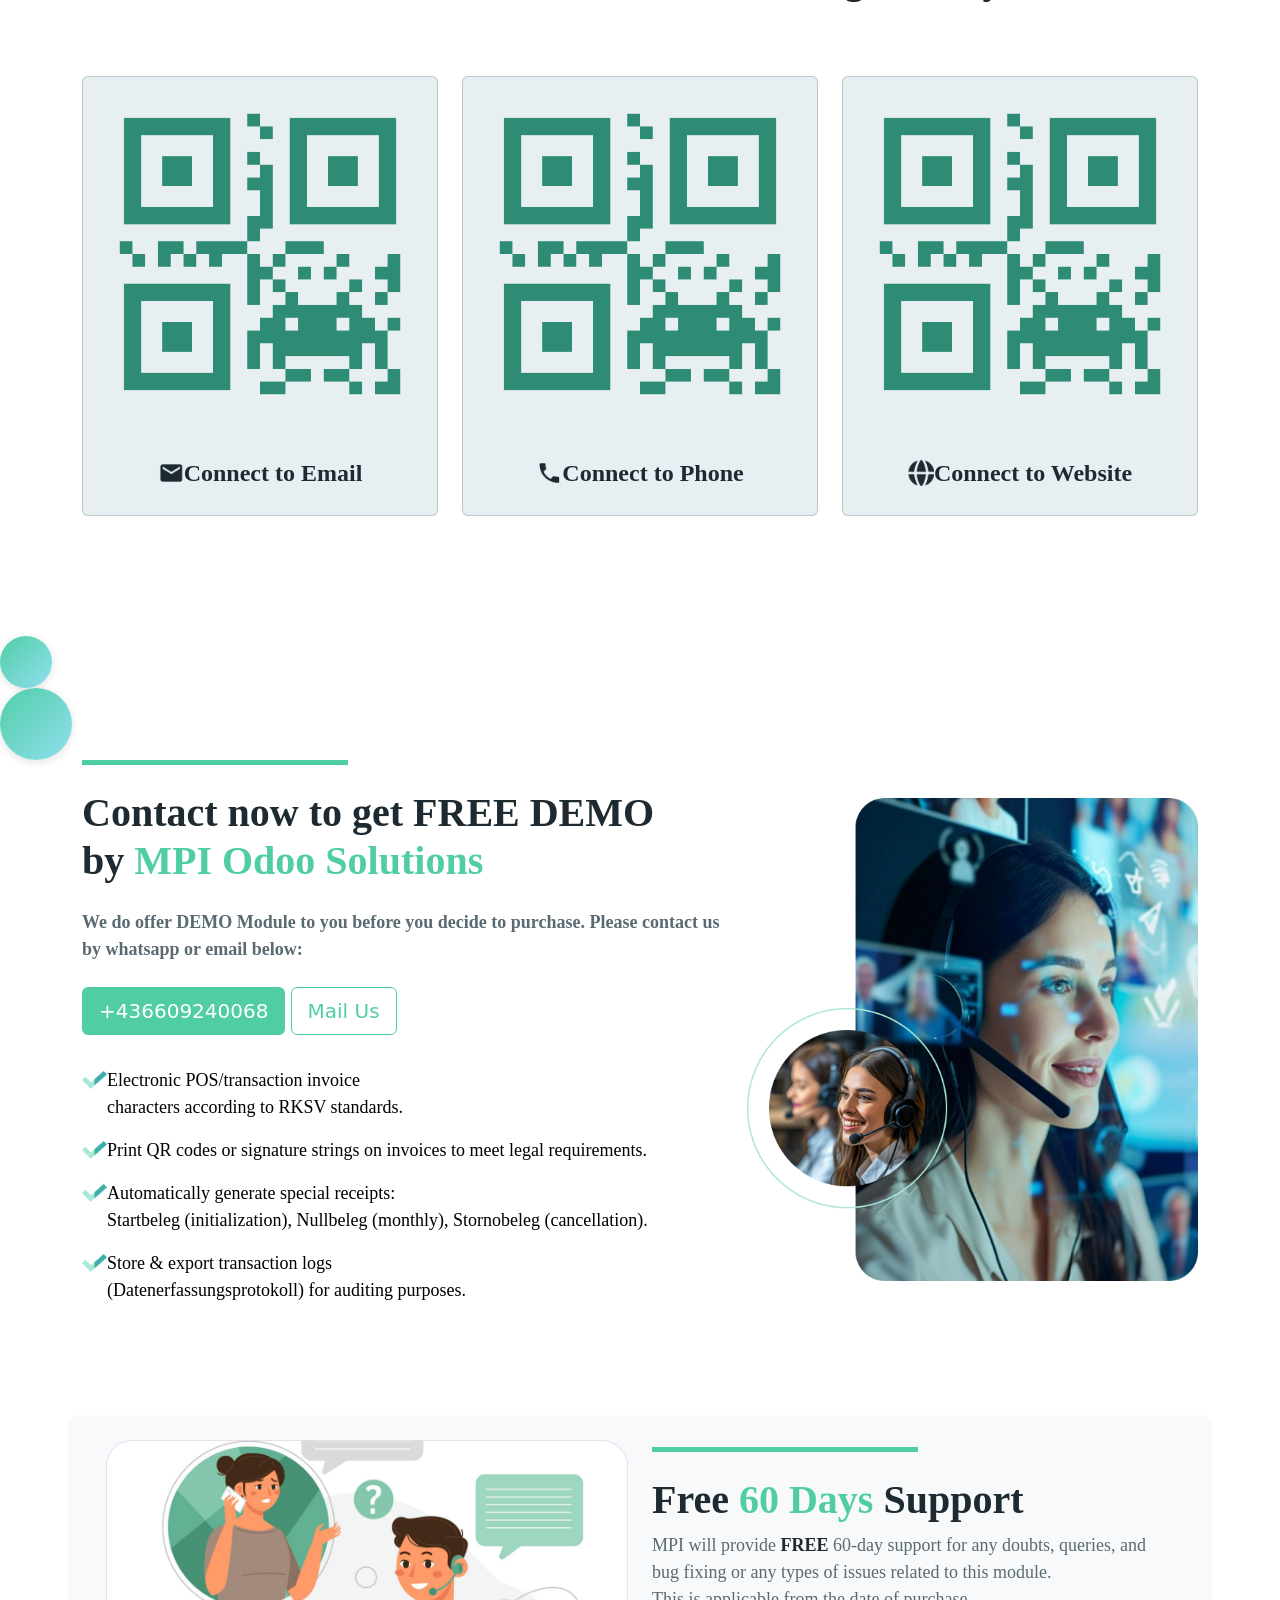
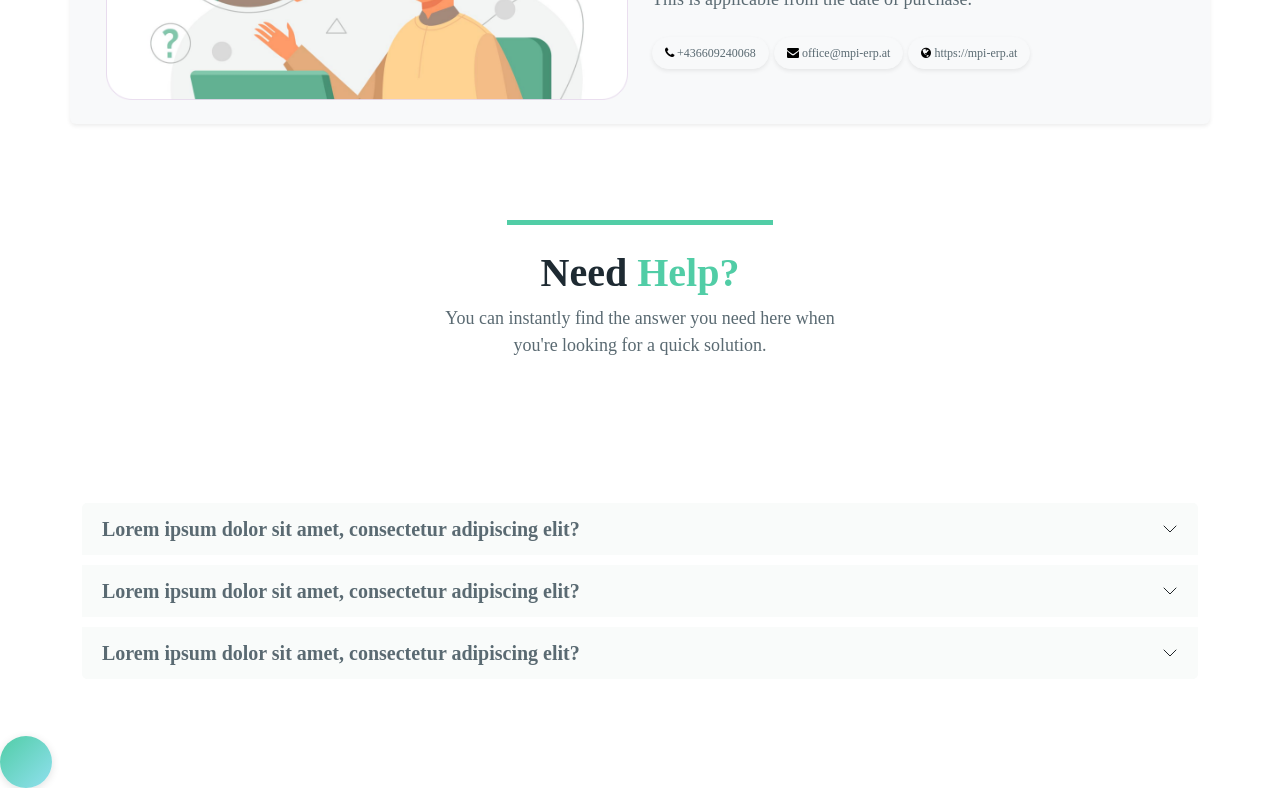
==== commit 05633715: "Remove HTML and image files from the description directory for the Austrian POS RKSV Compliance modu" ====
--- a/l10n-at-pos-cert-client/static/description/index.html
+++ b/l10n-at-pos-cert-client/static/description/index.html
@@ -1,541 +1,699 @@
 <!DOCTYPE html>
-<html lang="de">
+<html lang="en">
 
 <head>
     <meta charset="UTF-8">
     <meta name="viewport" content="width=device-width, initial-scale=1.0">
-    <title>MPI Österreichische Kassen Finanzamtsschnittstelle (RKSV)</title>
-    <!-- Bootstrap CSS -->
-    <link href="https://cdnjs.cloudflare.com/ajax/libs/bootstrap/5.3.0/css/bootstrap.min.css" rel="stylesheet">
-    <!-- Font Awesome -->
-    <link href="https://cdnjs.cloudflare.com/ajax/libs/font-awesome/6.4.0/css/all.min.css" rel="stylesheet">
-    <!-- Google Font -->
-    <link href="https://fonts.googleapis.com/css2?family=Inter:wght@700&display=swap" rel="stylesheet">
-
-    <!-- Custom styles -->
-    <style>
-        /* Chỉ giữ lại một số style cần thiết không có trong Bootstrap */
-        .bg-gradient-primary {
-            background: linear-gradient(135deg, #51cda6 0%, #90e0ef 100%);
-        }
-
-        .bg-gradient-section {
-            background: linear-gradient(180deg, #ffffff, #c4e7e5, #ffffff);
-        }
-
-        .btn-contact {
-            background: #54d6b7;
-            transition: all 0.3s;
-        }
-
-        .btn-contact:hover {
-            background: #3aafa9;
-        }
-
-        .demo-tab.active {
-            background: #e8eff2;
-            font-weight: 700;
-            color: #54d6b7;
-        }
-
-        :root {
-            --primary-color: #ffffff;
-            --secondary-color: #ffffff;
-            --accent-color: #90e0ef;
-            --dark-color: #ffffff;
-            --text-primary: #3aafa9;
-            --button-bg: #ef5350;
-            --btn-success: #54d6b7;
-        }
-
-        body {
-            font-family: 'Arial', sans-serif;
-            line-height: 1.6;
-            background: #fff;
-        }
-
-        .accordion-item {
-            overflow: hidden;
-        }
-
-        .accordion-item .accordion-collapse {
-            border-bottom-left-radius: 1rem;
-            border-bottom-right-radius: 1rem;
-        }
-    </style>
+    <title>MHI ReCEV Compliant Registration Platform</title>
+
+    <!-- Bootstrap 4 CSS (Odoo compatible) -->
+    <meta charset="utf-8"/>
+    <meta http-equiv="X-UA-Compatible" content="IE=edge">
+    <title>Odoo</title>
+    <meta name="viewport" content="width=device-width, initial-scale=1">
+    <!--    <link rel="stylesheet" href="https://stackpath.bootstrapcdn.com/bootstrap/4.3.1/css/bootstrap.min.css">-->
+    <link href="https://cdn.jsdelivr.net/npm/bootstrap@5.3.7/dist/css/bootstrap.min.css" rel="stylesheet"
+          integrity="sha384-LN+7fdVzj6u52u30Kp6M/trliBMCMKTyK833zpbD+pXdCLuTusPj697FH4R/5mcr" crossorigin="anonymous">
+    <link href="https://fonts.googleapis.com/css?family=Montserrat" rel="stylesheet">
+    <link href="https://stackpath.bootstrapcdn.com/font-awesome/4.7.0/css/font-awesome.min.css" rel="stylesheet"
+          integrity="sha384-wvfXpqpZZVQGK6TAh5PVlGOfQNHSoD2xbE+QkPxCAFlNEevoEH3Sl0sibVcOQVnN" crossorigin="anonymous">
+    <link href="https://fonts.googleapis.com/css?family=Roboto:400,500,700&display=swap" rel="stylesheet">
+    <link type="text/css" rel="stylesheet"
+          href="//apps.odoocdn.com/web/content/7646917-3314048/1/web.assets_frontend.css">
 </head>
 
 <body>
+<section>
     <!-- Navigation -->
-    <nav class="navbar navbar-expand-lg bg-white py-3">
+    <nav class="navbar navbar-expand-lg bg-white py-3 ">
         <div class="container">
             <a class="navbar-brand" href="#">
                 <img src="image/logo_app.png" alt="Logo" height="60" width="135" class="img-fluid">
             </a>
-            <a href="mailto:office@mpi-erp.at" class="btn btn-contact text-white fw-bold px-4 py-2 rounded-3 text-decoration-none">
-                Kontakt
+            <a href="mailto:office@mpi-erp.at"
+                class="btn btn-contact font-weight-bold px-4 py-2 rounded"
+                style="background-color: #51CDA6; color:#ffffff; font-size: 16px;">
+                Contact Us
             </a>
         </div>
     </nav>
 
     <!-- Hero Section -->
-    <section class="hero-section py-5 bg-white">
-        <div class="container">
-            <div class="row align-items-center justify-content-center">
-
-                <!-- Left content -->
-                <div class="col-lg-6 text-center text-lg-start mb-4 mb-lg-0">
-                    <h1 class="fw-bold mb-4 text-teal font-inter display-5 lh-sm" style="color: #3aafa9;">
-                        MPI Österreichische <br>
-                        Registrierkassen Finanzamtsschnittstelle<br>
-                        (RKSV)
+    <section class="py-5 bg-white">
+        <div class="container">
+            <div class="row align-items-center">
+                <div class="col-lg-6 text-lg-left mb-4 mb-lg-0">
+                    <h1 class="display-4 font-weight-bold mb-4"
+                        style="color: #3aafa9; font-family: 'Inter'; font-weight: 700; font-size: 58px;">
+                        MRI RKSV Compliant<br>
+                        Registrierkasse<br>
+                        (POS)
                     </h1>
-                    <p class="lead mb-4 text-secondary fs-4">
-                        RKSV-Konformität auf Ihrer Registrierkasse
-                        
+                    <p class="mb-4"
+                        style="color: #5A6A72; font-family: 'Inter'; font-weight: 400; font-size: 26px;">
+                        RKSV Compliance on your POS &amp; Configuration<br>
+                        Options by Using Fiskaly API
                     </p>
-                    <a href="https://mpi-erp.at/services/odoo/plugins" target="_blank" class="btn fw-bold rounded-3 px-4 py-2 button-bg text-decoration-none"
-                        style="background-color: #e75664; color: #ffffff;">
-                        Jetzt testen
+                    <a href="mailto:office@mpi-erp.at"
+                        class="btn btn-lg font-weight-bold rounded px-4 py-2"
+                        style="background-color: #e75664; color: #ffffff; font-family: 'Inter';">
+                        Watch A Demo
                     </a>
                 </div>
-
-                <!-- Right image -->
                 <div class="col-lg-6 text-center">
-                    <img src="image/banner.png" alt="POS Banner" class="img-fluid ">
-                </div>
-
-            </div>
-        </div>
-    </section>
-
-
-    <div class="module-outstanding-section position-relative bg-gradient-section py-5">
+                    <img src="image/banner.png" alt="POS Banner" class="img-fluid">
+                </div>
+            </div>
+        </div>
+    </section>
+
+    <!-- Module Outstanding Features -->
+    <section class="py-5 bg-gradient-section position-relative">
+        <img src="image/background_feature.png" alt="Feature" class="h-100 w-100 position-absolute img-fluid"
+            style="border-radius: clamp(0.237rem, 1.52vw, 20px);"
+            loading="lazy">
         <div class="container">
             <div class="text-center mb-5">
-                <span class="fw-bold fs-1 text-dark">Modul  </span>
-                <span class="fw-bold fs-1" style="color:#3aafa9;">Funktionen</span>
-                <div class="mx-auto my-3" style="width:133px;height:2px;background:#5A6A72;"></div>
-            </div>
-            <section id="features" class="py-3">
-                <div class="row g-4 justify-content-center">
-                    <div class="col-12 col-md-6 text-center">
-                        <div class="p-4 ">
-                            <img src="image/setting_image.png" alt="Feature Icon" class="mb-4" style="width:120px;">
-                            <h3 class="fw-bold fs-2 mb-3">RKSV-konforme Kassenbelege</h3>
-                            <p class="text-secondary fs-5">Elektronische Kassen-/Transaktionsbeleg-Zeichen gemäß
-                                RKSV-Standard.</p>
-                        </div>
-                    </div>
-                    <div class="col-12 col-md-6 text-center">
-                        <div class="p-4 ">
-                            <img src="image/setting_image.png" alt="Feature Icon" class="mb-4" style="width:120px;">
-                            <h3 class="fw-bold fs-2 mb-3">Rechtliche QR-Code- & Signatur-Druck</h3>
-                            <p class="text-secondary fs-5">Drucken Sie QR-Codes oder Signatur-Strings auf Rechnungen, um die rechtlichen
-                                Anforderungen zu erfüllen.</p>
-                        </div>
-                    </div>
-                    <div class="col-12 col-md-6 text-center">
-                        <div class="p-4">
-                            <img src="image/setting_image.png" alt="Feature Icon" class="mb-4" style="width:120px;">
-                            <h3 class="fw-bold fs-2 mb-3">Österreichische Kassen-Compliance-Belege</h3>
-                            <p class="text-secondary fs-5">Nur für Unternehmen mit Kassen, die nach österreichischem
-                                Recht verpflichtet sind, diesen QR-Code auf ihren Belegen zu drucken.</p>
-                        </div>
-                    </div>
-                    <div class="col-12 col-md-6 text-center">
-                        <div class="p-4 ">
-                            <img src="image/setting_image.png" alt="Feature Icon" class="mb-4" style="width:120px;">
-                            <h3 class="fw-bold fs-2 mb-3">Transaktionsprotokoll-Speicherung & Export (DEP)</h3>
-                            <p class="text-secondary fs-5">Speichern & exportieren Sie Transaktionsprotokolle (Datenerfassungsprotokoll)
-                                für Prüfungszwecke.</p>
-                        </div>
-                    </div>
-                    <div class="col-12 col-md-6 text-center">
-                        <div class="p-4">
-                            <img src="image/setting_image.png" alt="Feature Icon" class="mb-4" style="width:120px;">
-                            <h3 class="fw-bold fs-2 mb-3">Automatisierte Sonderbelege (Start, Null, Storno)</h3>
-                            <p class="text-secondary fs-5">Automatische Generierung von Sonderbelegen: Startbeleg
-                                (Initialisierung), Nullbeleg (monatlich), Stornobeleg (Stornierung).</p>
-                        </div>
-                    </div>
-                    <div class="col-12 col-md-6 text-center">
-                        <div class="p-4">
-                            <img src="image/setting_image.png" alt="Feature Icon" class="mb-4" style="width:120px;">
-                            <h3 class="fw-bold fs-2 mb-3">Cloud-Integration</h3>
-                            <p class="text-secondary fs-5">Technische Implementierung mit Fiskaly API: Das Fiskaly Cloud
-                                TSS ersetzt lokale Signatur-Hardware und verwaltet RKSV-Signierung in der Cloud.</p>
-                        </div>
-                    </div>
-                </div>
-            </section>
-            <div class="d-none d-md-block position-absolute"
-                style="left: -20px; bottom: 40px; width: 72px; height: 72px; border-radius: 50%; background: linear-gradient(135deg, #51cda6 0%, #90e0ef 100%); box-shadow: 0 2px 8px rgba(0,0,0,0.12);">
-            </div>
-        </div>
-    </div>
-
-    <!-- Demo Screenshots Section -->
-    <section id="contact-demo" class="py-5 position-relative">
-        <div class="container">
-            <div class="row">
-                <div class="col-12 position-relative">
-                    <!-- Gradient line -->
-                    <div class="mx-auto mb-5"
-                        style="width:266px;height:5px;background:linear-gradient(90deg,#3aafa9 0%,#51cda6 50%,#a9e7d4 100%);border-radius:3px;">
-                    </div>
-                    <!-- Decorative arrows (hidden on mobile) -->
-                    <img src="image/deco-img-arrow.png" alt="" class="position-absolute d-none d-lg-block"
-                        style="top:40px;left:150px;height:208px;z-index:1;">
-                    <img src="image/deco-img-arrow2.png" alt="" class="position-absolute d-none d-lg-block"
-                        style="top:40px;right:0;height:282px;z-index:1;">
-                    <div class="text-center mb-5">
-                        <h2 class="fw-bold mb-4" style="color:#51cda6;font-size:2rem;">
-                            Funktionen <span class="text-dark">Details</span>
-                        </h2>
-                        <div class="d-flex flex-wrap justify-content-center align-items-center gap-3 mt-2 mb-2">
-                            <span class="demo-tab active fw-bold rounded-3 px-4 py-2">
-                                RKSV-Signatur
-                            </span>
-                            <span class="demo-tab   rounded-3 px-4 py-2 fw-semibold" style="cursor:pointer;">
-                                Datenspeicherung
-                            </span>
-                            <span class="demo-tab  rounded-3 px-4 py-2 fw-semibold" style="cursor:pointer;">
-                                Kassen-Zertifikat einrichten
-                            </span>
-                        </div>
-                        <h3 id="tab-title" class="fs-2 fw-bold text-dark mt-4 mb-4">
-                            Verkaufsprozess & Elektronische Signatur
-                        </h3>
-                    </div>
-                    <div class="row justify-content-center mb-4">
-                        <div class="col-lg-10 text-center" id="demo-content"></div>
-                    </div>
-                </div>
-            </div>
-            <!-- Decorative circle (hidden on mobile) -->
-            <div class="d-none d-md-block position-absolute"
-                style="right:50px;bottom:20px;width:72px;height:72px;border-radius:50%;background:linear-gradient(135deg,#51cda6 0%,#90e0ef 100%);box-shadow:0 2px 8px rgba(0,0,0,0.12);">
-            </div>
-        </div>
-    </section>
-
-
-    <!-- New Contact Demo Section -->
-    <section id="contact-demo" class="bg-white py-5 position-relative">
+                <h2 class="display-4 font-weight-bold text-dark"
+                    style="font-family: 'Inter'; font-weight: 700;">
+                    <b>Module Outstanding<span style="color:#3aafa9;"> Feature</span></b>
+                </h2>
+                <div class="mx-auto mt-3" style="width:133px;height:2px;background:#5A6A72;"></div>
+            </div>
+
+            <div class="row" style="font-family: 'Inter';">
+                <div class="col-md-6 mb-4">
+                    <div class="text-center p-4">
+                        <img src="image/setting_image.png" alt="Feature Icon" class="mb-4" style="width:120px;">
+                        <h3 class="h3 font-weight-bold mb-3" style="font-weight: 700; font-size: 32px">RKSV-Compliant POS Invoices</h3>
+                        <p class="text-muted" style="font-weight: 500; font-size: 18px">Electronic POS/transaction invoice characters according to RKSV standards.
+                        </p>
+                    </div>
+                </div>
+                <div class="col-md-6 mb-4">
+                    <div class="text-center p-4">
+                        <img src="image/setting_image.png" alt="Feature Icon" class="mb-4" style="width:120px;">
+                        <h3 class="h3 font-weight-bold mb-3" style="font-weight: 700; font-size: 32px">Legal QR Code &amp; Signature Printing</h3>
+                        <p class="text-muted" style="font-weight: 500; font-size: 18px">Print QR codes or signature strings on invoices to meet legal
+                            requirements.</p>
+                    </div>
+                </div>
+                <div class="col-md-6 mb-4">
+                    <div class="text-center p-4">
+                        <img src="image/setting_image.png" alt="Feature Icon" class="mb-4" style="width:120px;">
+                        <h3 class="h3 font-weight-bold mb-3" style="font-weight: 700; font-size: 32px">Austrian POS Compliance Receipts</h3>
+                        <p class="text-muted" style="font-weight: 500; font-size: 18px">Only for companies with POS which are required by Austrian law to have
+                            this qr printed on their receipts.</p>
+                    </div>
+                </div>
+                <div class="col-md-6 mb-4">
+                    <div class="text-center p-4">
+                        <img src="image/setting_image.png" alt="Feature Icon" class="mb-4" style="width:120px;">
+                        <h3 class="h3 font-weight-bold mb-3" style="font-weight: 700; font-size: 32px">Transaction Log Storage &amp; Export (DEP)</h3>
+                        <p class="text-muted" style="font-weight: 500; font-size: 18px">Store &amp; export transaction logs (Datenerfassungsprotokoll) for
+                            auditing purposes.</p>
+                    </div>
+                </div>
+                <div class="col-md-6 mb-4">
+                    <div class="text-center p-4">
+                        <img src="image/setting_image.png" alt="Feature Icon" class="mb-4" style="width:120px;">
+                        <h3 class="h3 font-weight-bold mb-3" style="font-weight: 700; font-size: 32px">Automated Special Receipts (Start, Null, Cancel)</h3>
+                        <p class="text-muted" style="font-weight: 500; font-size: 18px">Automatically generate special receipts: Startbeleg (initialization),
+                            Nullbeleg (monthly), Stornobeleg (cancellation).</p>
+                    </div>
+                </div>
+                <div class="col-md-6 mb-4">
+                    <div class="text-center p-4">
+                        <img src="image/setting_image.png" alt="Feature Icon" class="mb-4" style="width:120px;">
+                        <h3 class="h3 font-weight-bold mb-3" style="font-weight: 700; font-size: 32px">Cloud Integration</h3>
+                        <p class="text-muted" style="font-weight: 500; font-size: 18px">Technical Implementation with Fiskaly API: The Fiskaly Cloud TSS replaces
+                            local signature hardware and handles RKSV signing in the cloud.</p>
+                    </div>
+                </div>
+            </div>
+        </div>
+
+        <!-- Decorative element -->
+        <div class="decorative-circle d-none d-md-block" style="
+            width: 72px;
+            height: 72px;
+            border-radius: 50%;
+            background: linear-gradient(135deg, #51cda6 0%, #90e0ef 100%);
+            box-shadow: 0 2px 8px rgba(0, 0, 0, 0.12);
+            left: -50px; 
+            bottom: 500px;"> 
+        </div>
+    </section>
+
+    <!-- Features Details -->
+    <section class="py-5 position-relative">
+        <div class="container">
+            <div class="text-center mb-5">
+                <div class="mx-auto mb-4" style="width:266px; height:5px; background-color: #51cda6;"></div>
+                <img src="image/deco-img-arrow.png" alt="" class="position-absolute d-none d-lg-block"
+                    style="top:40px;left:150px;height:208px;z-index:1;">
+                <img src="image/deco-img-arrow2.png" alt="" class="position-absolute d-none d-lg-block"
+                    style="top:40px;right:0;height:282px;z-index:1;">
+                <h2 class="display-4 font-weight-bold"
+                    style="font-family:'Inter'; font-weight: 700; font-size:40px; color:#51cda6;">
+                    <b>Features<span class="text-dark"> Details</span></b>
+                </h2>
+                <div class="tabs-container"
+                     style="width: 100%;  margin-bottom: clamp(0.9rem, 5.76vw, 76px);">
+                    <div role="tablist" class="nav nav-tabs justify-content-center " data-tabs="tabs"
+                         style="border:none; background-color: transparent; margin:0 auto; padding:0; color: #51CDA6">
+                        <div class="nav-item"
+                            style="height: clamp(1.05rem, 2.65vw, 35px);background-color: #E8EFF2; margin-right: clamp(0.118rem, 0.76vw, 10px);">
+                            <a href="#tab_1" data-bs-toggle="tab" aria-expanded="true"
+                                class="show nav-link active d-flex align-items-center justify-content-center"
+                                style="font-family:'Inter'; font-weight: 400; font-size: 18px; border:none; color: #2B2B2B">
+                                RKSV Signature
+                            </a>
+                        </div>
+                        <div class="nav-item"
+                            style="height: clamp(1.05rem, 2.65vw, 35px);background-color: #E8EFF2; margin-right: clamp(0.118rem, 0.76vw, 10px);">
+                            <a href="#tab_2" data-bs-toggle="tab" aria-expanded="true"
+                                class="show nav-link active d-flex align-items-center justify-content-center"
+                                style="font-family:'Inter'; font-weight: 400; font-size: 18px; border:none; color: #2B2B2B">
+                                Data Storage
+                            </a>
+                        </div>
+                        <div class="nav-item"
+                            style="height: clamp(1.05rem, 2.65vw, 35px);background-color: #E8EFF2; margin-right: clamp(0.118rem, 0.76vw, 10px);">
+                            <a href="#tab_3" data-bs-toggle="tab" aria-expanded="true"
+                                class="show nav-link active d-flex align-items-center justify-content-center"
+                                style="font-family:'Inter'; font-weight: 400; font-size: 18px; border:none; color: #2B2B2B"> 
+                                Setup POS Cert
+                            </a>
+                        </div>
+                    </div>
+                </div>
+                <div class="tab-content">
+                    <div id="tab_1"
+                        class="container tab-pane active position-relative overflow-hidden"
+                        style="background-color: transparent;">
+
+                        <div class="container position-relative overflow-hidden">
+                            <!-- Content Layer -->
+                            <div class="row text-center position-relative zn-1 justify-content-center d-flex "
+                                    style="padding-top: clamp(1.039rem, 4.17vw, 55px);">
+                                <div class="row justify-content-center">
+                                    <div class="col-12">
+                                        <div class="row justify-content-center">
+                                            <div class="col-12 "
+                                                style=" margin-bottom: clamp(0.661rem, 4.24vw, 56px);">
+                                                <h3 class="font-weight-bold" 
+                                                    style="font-family:'Inter'; font-weight: 700; font-size: 32px; color: #1E2A32">
+                                                    Sales Process & Electronic Signature
+                                                </h3>
+                                            </div>
+                                            <div class="col-12 "
+                                                style=" margin-bottom: clamp(0.661rem, 4.24vw, 56px);">
+                                                <p style="font-family: 'Inter'; font-size: 18px; color:#5A6A72">Create an order in POS as usual.</p>
+                                                <img src="./image/dep_image1.png"
+                                                    style="width: 100%; border-radius: clamp(0.178rem, 1.14vw, 15px); margin: 0 auto; text-align: center;"/>
+                                            </div>
+                                        </div>
+                                    </div>
+                                </div>
+                                <div class="row justify-content-center">
+                                    <div class="col-12">
+                                        <div class="row justify-content-center">
+                                            <div class="col-12 "
+                                                style=" margin-bottom: clamp(0.661rem, 4.24vw, 56px);">
+                                                <p style="font-family: 'Inter'; font-size: 18px; color:#5A6A72">
+                                                    When paying, POS sends transaction data (amount, tax, time, invoice number, revenue counter number…) 
+                                                    to RKSV electronic signature service.
+                                                    <br>
+                                                    Return signature service:
+                                                    <br>
+                                                    Electronic signature string.
+                                                    <br>
+                                                    QR code containing transaction information.</p>
+                                                <img src="./image/dep_image2.png"
+                                                    style="width: 100%; border-radius: clamp(0.178rem, 1.14vw, 15px); margin: 0 auto; text-align: center;"/>
+                                            </div>
+                                        </div>
+                                    </div>
+                                </div>
+                                <div class="row justify-content-center">
+                                    <div class="col-12">
+                                        <div class="row justify-content-center">
+                                            <div class="col-12 "
+                                                style=" margin-bottom: clamp(0.661rem, 4.24vw, 56px);">
+                                                <p style="font-family: 'Inter'; font-size: 18px; color:#5A6A72">
+                                                    POS:
+                                                    <br>
+                                                    Print invoice with signature/QR code.
+                                                    <br>
+                                                    Save signature and transaction data to backend for auditing.
+                                                </p>
+                                                <img src="./image/dep_image3.png"
+                                                    style="width: 100%; border-radius: clamp(0.178rem, 1.14vw, 15px); margin: 0 auto; text-align: center;"/>
+                                            </div>
+                                        </div>
+                                    </div>
+                                </div>
+                            </div>
+                        </div>
+                    </div>
+                    <div id="tab_2" class="container tab-pane fade"
+                        style="text-align: center !important;">
+
+                        <div class="container position-relative overflow-hidden">
+                            <!-- Content Layer -->
+                            <div class="row text-center position-relative zn-1 justify-content-center d-flex "
+                                    style="padding-top: clamp(1.039rem, 4.17vw, 55px);">
+                                <div class="row justify-content-center">
+                                    <div class="col-12">
+                                        <div class="row justify-content-center">
+                                            <div class="col-12 "
+                                                style=" margin-bottom: clamp(0.661rem, 4.24vw, 56px);">
+                                                <h3 class="font-weight-bold" 
+                                                    style="font-family:'Inter'; font-weight: 700; font-size: 32px; color: #1E2A32">
+                                                    Data Export & Storage
+                                                </h3>
+                                            </div>
+                                            <div class="col-12 "
+                                                style=" margin-bottom: clamp(0.661rem, 4.24vw, 56px);">
+                                                <p style="font-family: 'Inter'; font-size: 18px; color:#5A6A72">By law, Datenerfassungsprotokoll (data log) must be exported and stored at least quarterly.</p>
+                                                <img src="./image/dep2_image1.png"
+                                                    style="width: 100%; border-radius: clamp(0.178rem, 1.14vw, 15px); margin: 0 auto; text-align: center;"/>
+                                            </div>
+                                        </div>
+                                    </div>
+                                </div>
+                                <div class="row justify-content-center">
+                                    <div class="col-12">
+                                        <div class="row justify-content-center">
+                                            <div class="col-12 "
+                                                style=" margin-bottom: clamp(0.661rem, 4.24vw, 56px);">
+                                                <p style="font-family: 'Inter'; font-size: 18px; color:#5A6A72">
+                                                    The module allows exporting this file for each POS for storage or sending to the tax authorities.</p>
+                                                <img src="./image/dep2_image2.png"
+                                                    style="width: 100%; border-radius: clamp(0.178rem, 1.14vw, 15px); margin: 0 auto; text-align: center;"/>
+                                            </div>
+                                        </div>
+                                    </div>
+                                </div>
+                            </div>
+                        </div>
+                    </div>
+                    <div id="tab_3" class="container tab-pane fade"
+                        style="text-align: center !important;">
+
+                        <div class="container position-relative overflow-hidden">
+                            <!-- Content Layer -->
+                            <div class="row text-center position-relative zn-1 justify-content-center d-flex "
+                                    style="padding-top: clamp(1.039rem, 4.17vw, 55px);">
+                                <div class="row justify-content-center">
+                                    <div class="col-12">
+                                        <div class="row justify-content-center">
+                                            <div class="col-12 "
+                                                style=" margin-bottom: clamp(0.661rem, 4.24vw, 56px);">
+                                                <h3 class="font-weight-bold" 
+                                                    style="font-family:'Inter'; font-weight: 700; font-size: 32px; color: #1E2A32">
+                                                    Set Up & Activate POS Certification
+                                                </h3>
+                                            </div>
+                                            <div class="col-12 "
+                                                style=" margin-bottom: clamp(0.661rem, 4.24vw, 56px);">
+                                                <p style="font-family: 'Inter'; font-size: 18px; color:#5A6A72">
+                                                    Access Company Configuration
+                                                    <br>
+                                                    Go to Settings → Users & Companies → Companies.
+                                                    <br>
+                                                    Select the company you want to configure (e.g., Clothing Store)
+                                                    <br>
+                                                    Open the POS Certification Tab>
+                                                    <br>
+                                                    Inside the company profile, click on the POS Certification tab.
+                                                </p>
+                                                <img src="./image/dep3_image1.png"
+                                                    style="width: 100%; border-radius: clamp(0.178rem, 1.14vw, 15px); margin: 0 auto; text-align: center;"/>
+                                            </div>
+                                        </div>
+                                    </div>
+                                </div>
+                                <div class="row justify-content-center">
+                                    <div class="col-12">
+                                        <div class="row justify-content-center">
+                                            <div class="col-12 "
+                                                style=" margin-bottom: clamp(0.661rem, 4.24vw, 56px);">
+                                                <p style="font-family: 'Inter'; font-size: 18px; color:#5A6A72">
+                                                    You will see key fields:
+                                                    <br>
+                                                    Admin Module URL – the endpoint provided by your fiscalization service (e.g., Fiskaly).
+                                                    <br>
+                                                    API Key – the authentication key from your provider.
+                                                    <br>
+                                                    Activate POS Certification – button to start the certification process.
+                                                    <br>
+                                                    Subscription Status – shows whether your subscription is active. 
+                                                    <br>
+                                                    Organization Status – shows whether your organization is created in the provider’s system.
+                                                </p>
+                                                <img src="./image/dep3_image2.png"
+                                                    style="width: 100%; border-radius: clamp(0.178rem, 1.14vw, 15px); margin: 0 auto; text-align: center;"/>
+                                            </div>
+                                        </div>
+                                    </div>
+                                </div>
+                                <div class="row justify-content-center">
+                                    <div class="col-12">
+                                        <div class="row justify-content-center">
+                                            <div class="col-12 "
+                                                style=" margin-bottom: clamp(0.661rem, 4.24vw, 56px);">
+                                                <p style="font-family: 'Inter'; font-size: 18px; color:#5A6A72">
+                                                    Activate POS Certification:
+                                                    <br>
+                                                    Click Activate POS Certification.
+                                                    <br>
+                                                    The system will:
+                                                    <br>
+                                                        1. Create your Organization in the provider’s system (if not already created).
+                                                    <br>
+                                                        2. Link your POS to a TSS (Technical Security System) in the cloud.
+                                                    <br>
+                                                        3. Update Subscription Status and Organization Status.
+                                                    <br>
+                                                    Create Organization: Click to create an Organization and begin the RKSV compliance process.
+                                                </p>
+                                                <img src="./image/dep3_image3.png"
+                                                    style="width: 100%; border-radius: clamp(0.178rem, 1.14vw, 15px); margin: 0 auto; text-align: center;"/>
+                                                <img src="./image/dep3_image4.png"
+                                                    style="width: 100%; border-radius: clamp(0.178rem, 1.14vw, 15px); margin: 0 auto; text-align: center;"/>
+                                            </div>
+                                        </div>
+                                    </div>
+                                </div>
+                            </div>
+                        </div>
+                    </div>
+                </div>
+            </div>
+        </div>
+
+        <!-- Decorative circle -->
+        <div class="decorative-circle d-none d-md-block" style="right:50px;bottom:20px;"></div>
+    </section>
+
+    <!-- Book Demo Title -->
+    <section class="py-3">
+        <div class="container">
+            <div class="text-center">
+                <h2 class="display-4 font-weight-bold"
+                    style="font-family: 'Inter'; font-weight: 700; font-size: 40px;">
+                    Book Your <span style="color:#51cda6;">Personalised Demo</span> Right Away
+                </h2>
+            </div>
+        </div>
+    </section>
+
+    <!-- QR Code Cards Section -->
+    <section class="py-5">
         <div class="container position-relative">
+            <div class="row justify-content-center">
+                <div class="col-md-4 mb-4 d-flex justify-content-center">
+                    <div class="card h-100 rounded-lg" style="background:#e8eff2; min-width:260px; max-width:368px;">
+                        <div class="card-body d-flex flex-column align-items-center justify-content-center p-4">
+                            <img src="image/qr_code.png" alt="QR Code" class="img-fluid mb-4">
+                            <div class="d-flex align-items-center justify-content-center mt-4">
+                                <img src="image/email_icon.png" alt="email icon" style="width:26px; height:26px;"
+                                    class="mr-2">
+                                <p class="font-weight-bold mb-0"
+                                    style="font-family: 'Inter'; font-weight: 700; font-size: 24px; color: #1E2A32;">
+                                    Connect to Email
+                                </p>
+                            </div>
+                        </div>
+                    </div>
+                </div>
+                <div class="col-md-4 mb-4 d-flex justify-content-center">
+                    <div class="card h-100 rounded-lg" style="background:#e8eff2; min-width:260px; max-width:368px;">
+                        <div class="card-body d-flex flex-column align-items-center justify-content-center p-4">
+                            <img src="image/qr_code.png" alt="QR Code" class="img-fluid mb-4">
+                            <div class="d-flex align-items-center justify-content-center mt-4">
+                                <img src="image/phone_icon.png" alt="phone icon" style="width:26px; height:26px;"
+                                    class="mr-2">
+                                <p class="font-weight-bold mb-0"
+                                    style="font-family: 'Inter'; font-weight: 700; font-size: 24px; color: #1E2A32;">
+                                    Connect to Phone
+                                </p>
+                            </div>
+                        </div>
+                    </div>
+                </div>
+                <div class="col-md-4 mb-4 d-flex justify-content-center">
+                    <div class="card h-100 rounded-lg" style="background:#e8eff2; min-width:260px; max-width:368px;">
+                        <div class="card-body d-flex flex-column align-items-center justify-content-center p-4">
+                            <img src="image/qr_code.png" alt="QR Code" class="img-fluid mb-4">
+                            <div class="d-flex align-items-center justify-content-center mt-4">
+                                <img src="image/web_icon.png" alt="web icon" style="width:26px; height:26px;"
+                                    class="mr-2">
+                                <p class="font-weight-bold mb-0"
+                                    style="font-family: 'Inter'; font-weight: 700; font-size: 24px; color: #1E2A32;">
+                                    Connect to Website
+                                </p>
+                            </div>
+                        </div>
+                    </div>
+                </div>
+            </div>
+
+            <!-- Decorative circle -->
+            <div class="decorative-circle d-none d-md-block" style="left:10px;top:-140px;"></div>
+        </div>
+    </section>
+
+    <!-- Contact Demo Section -->
+    <section class="py-5 bg-white position-relative" id="contact-demo">
+        <div class="decorative-circle d-none d-md-block" 
+                style="width: 52px;
+                    height: 52px;
+                    border-radius: 50%;
+                    background: linear-gradient(135deg, #51cda6 0%, #90e0ef 100%);
+                    box-shadow: 0 2px 8px rgba(0, 0, 0, 0.12);
+                    left: -10px; 
+                    bottom: -300px;"> 
+        </div>
+        <div class="decorative-circle d-none d-md-block" 
+                style="width: 72px;
+                    height: 72px;
+                    border-radius: 50%;
+                    background: linear-gradient(135deg, #51cda6 0%, #90e0ef 100%);
+                    box-shadow: 0 2px 8px rgba(0, 0, 0, 0.12);
+                    left: -10px; 
+                    bottom: -600px;"> 
+        </div>
+        <div class="container">
             <div class="row align-items-center">
                 <div class="col-lg-7">
-                    <div class=" mb-4" style="width:266px; height:5px; background-color: #51cda6;"></div>
-                    <h1 class="fw-bold mb-2" style="font-size:2.5rem; color:#222;">
-                        Kontaktieren Sie uns jetzt für eine KOSTENLOSE DEMO<br>
-                        von <span style="color:#51cda6;">MPI GmbH</span>
-                    </h1>
-                    <p class="text-secondary fs-5 mt-4 mb-4">
-                        Wir bieten Ihnen ein DEMO-Modul an, bevor Sie sich zum Kauf entscheiden. Bitte kontaktieren Sie uns per  E-Mail unten:
+                    <div class="mb-4" style="width:266px; height:5px; background-color: #51cda6;"></div>
+                    <h2 class="display-4 font-weight-bold"
+                        style="color: #1E2A32; font-family: 'Inter'; font-weight: 700; font-size: 40px;">
+                        Contact now to get FREE DEMO<br>
+                        by <span style="color:#51cda6;">MPI Odoo Solutions</span>
+                    </h2>
+                    <p class="lead mt-4 mb-4"
+                        style="color: #5A6A72; font-family: 'Inter'; font-weight: 700; font-size: 18px;">
+                        We do offer DEMO Module to you before you decide to purchase. Please contact us by whatsapp or
+                        email below:
                     </p>
-                    <div class="d-flex flex-column flex-md-row gap-3 mt-2 mb-4">
-                        <a href="mailto:office@mpi-erp.at"
-                            class="btn btn-outline-success fw-bold rounded-3 px-4 py-2">
-                            E-Mail senden
-                        </a>
-                    </div>
+                    <div class="mb-4">
+                        <a href="tel:+436609240068" class="btn btn-lg mr-3 mb-2 font-weight-bold rounded"
+                            style="background-color: #51cda6; color: #fff;">
+                            +436609240068
+                        </a>
+                        <a href="mailto:support@mhirecev.com"
+                            class="btn btn-lg mb-2 font-weight-bold rounded"
+                            style="border-color:#51cda6; color: #51cda6;">
+                            Mail Us
+                        </a>
+                    </div>
+
                     <ul class="list-unstyled mt-4">
                         <li class="d-flex align-items-start mb-3">
-                            <img src="image/tick.png" alt="tick" class="me-3" style="max-width:25px;">
-                            <span>Elektronische Kassen-/Transaktionsbeleg-<br>Zeichen gemäß RKSV-Standard.</span>
+                            <img src="image/tick.png" alt="tick" class="mr-3" style="max-width:25px;">
+                            <span style="color: #000000; font-family: 'Inter'; font-weight: 400; font-size: 18px;">
+                                Electronic POS/transaction invoice<br>characters according to RKSV standards.</span>
                         </li>
                         <li class="d-flex align-items-start mb-3">
-                            <img src="image/tick.png" alt="tick" class="me-3" style="max-width:25px;">
-                            <span>Drucken Sie QR-Codes oder Signatur-Strings auf Rechnungen, um rechtliche Anforderungen zu erfüllen.</span>
+                            <img src="image/tick.png" alt="tick" class="mr-3" style="max-width:25px;">
+                            <span style="color: #000000; font-family: 'Inter'; font-weight: 400; font-size: 18px;">
+                                Print QR codes or signature strings on invoices to meet legal requirements.</span>
                         </li>
                         <li class="d-flex align-items-start mb-3">
-                            <img src="image/tick.png" alt="tick" class="me-3" style="max-width:25px;">
-                            <span>Automatische Generierung von Sonderbelegen:<br>Startbeleg (Initialisierung), Nullbeleg
-                                (monatlich), Stornobeleg (Stornierung).</span>
+                            <img src="image/tick.png" alt="tick" class="mr-3" style="max-width:25px;">
+                            <span style="color: #000000; font-family: 'Inter'; font-weight: 400; font-size: 18px;">
+                                Automatically generate special receipts:<br>Startbeleg (initialization), Nullbeleg
+                                (monthly), Stornobeleg (cancellation).</span>
                         </li>
                         <li class="d-flex align-items-start mb-3">
-                            <img src="image/tick.png" alt="tick" class="me-3" style="max-width:25px;">
-                            <span>Speichern & exportieren Sie Transaktionsprotokolle<br>(Datenerfassungsprotokoll) für Prüfungszwecke.</span>
+                            <img src="image/tick.png" alt="tick" class="mr-3" style="max-width:25px;">
+                            <span style="color: #000000; font-family: 'Inter'; font-weight: 400; font-size: 18px;">
+                                Store &amp; export transaction logs<br>(Datenerfassungsprotokoll) for auditing
+                                purposes.</span>
                         </li>
                     </ul>
                 </div>
                 <div class="col-lg-5 d-flex justify-content-center">
-                    <img src="image/banner2.png" alt="Support Team" class="img-fluid rounded-4" style="max-width:100%;">
-                </div>
-            </div>
-            <div class="d-none d-md-block position-absolute"
-                style="left:-80px;top:180px;width:52px;height:52px;border-radius:50%;background:linear-gradient(135deg,#51cda6 0%,#90e0ef 100%);box-shadow:0 2px 8px rgba(0,0,0,0.12);">
-            </div>
-            <div class="d-none d-md-block position-absolute"
-                style="left:-40px;bottom:-50px;width:72px;height:72px;border-radius:50%;background:linear-gradient(135deg,#51cda6 0%,#90e0ef 100%);box-shadow:0 2px 8px rgba(0,0,0,0.12);">
-            </div>
-        </div>
-    </section>
-
-    <section id="support-demo" class="bg-white py-5">
-        <div class="container">
-            <div class="row justify-content-center align-items-center">
-                <div class="col-12">
-                    <div class="row g-0 align-items-center bg-light rounded-4 shadow p-4">
-                        <!-- Left: Illustration -->
-                        <div class="col-12 col-lg-6 d-flex justify-content-center mb-4 mb-lg-0">
-                            <img src="image/banner3.png" alt="Support Illustration" class="img-fluid rounded-4 w-100"
-                                style="max-width:591px;">
-                        </div>
-                        <!-- Right: Text & Contact -->
-                        <div class="col-12 col-lg-6">
-                            <div class="border-top border-4 border-success mb-3" style="width:120px;"></div>
-                            <h2 class="fw-bold mb-3" style="font-size:2.5rem; color:#222;">
-                                Kostenlose <span style="color:#51cda6;">Videotutorials</span>
-                            </h2>
-                            <p class="text-secondary fs-5 mb-4">
-                                Wir bieten Ihnen kostenlose Videotutorials zu allen Funktionen des Moduls an.
-                            </p>
-                            <div class="d-flex flex-wrap gap-3 mb-3">
-                                <a href="https://mpi-erp.at" target="_blank"
-                                    class="btn btn-light fw-semibold rounded-pill shadow-sm d-flex align-items-center gap-2 px-4 py-2">
-                                    <i class="fa fa-globe" style="color:#51cda6; font-size:1.2rem;"></i>
-                                    https://mpi-erp.at
-                                </a>
-                            </div>
-                        </div>
-                    </div>
-                </div>
-            </div>
-        </div>
-    </section>
-
-
-    <!-- Footer -->
-    <div class="container my-5">
-        <div class="row justify-content-center">
-            <div class="col-12 col-md-10 col-lg-8">
-                <div class=" p-4">
-                    <div class="text-center mb-4">
-                        <div class="mx-auto mb-4"
-                            style="width:260px; height:6px; background:linear-gradient(90deg,#51cda6 0%,#90e0ef 100%); border-radius:3px;">
-                        </div>
-                        <span class="fw-bold"
-                            style="font-size:3rem; color:#222; font-family:'Inter', Arial, sans-serif;">
-                            Brauchen Sie <span style="color:#51cda6;">Hilfe?</span>
-                        </span>
-                    </div>
-                    <p class="text-secondary fs-4 mb-4 text-center">
-                        Sie können hier sofort die Antwort finden, die Sie brauchen, wenn<br>Sie nach einer schnellen Lösung suchen.
+                    <img src="image/banner2.png" alt="Support Team" class="img-fluid rounded">
+                </div>
+            </div>
+        </div>
+    </section>
+
+    <!-- Support Section -->
+    <section class="py-5 bg-white">
+        <div class="container">
+            <div class="row align-items-center bg-light rounded p-4 shadow-sm">
+                <div class="col-lg-6 mb-4 mb-lg-0">
+                    <img src="image/banner3.png" alt="Support Illustration" class="img-fluid rounded">
+                </div>
+                <div class="col-lg-6">
+                    <div class="mb-4" style="width:266px; height:5px; background-color: #51cda6;"></div>
+                    <h2 class="display-4 font-weight-bold"
+                        style="color: #1E2A32; font-family: 'Inter'; font-weight: 700; font-size: 40px;">
+                        Free <span style="color:#51cda6;">60 Days</span> Support
+                    </h2>
+                    <p class="lead mb-4"
+                        style="color: #5A6A72; font-family: 'Inter'; font-weight: 400; font-size: 18px;">
+                        MPI will provide <strong style="color: #1E2A32; font-weight: 700; font-size: 18px;">FREE</strong> 60-day support for any doubts, queries, and bug fixing or
+                        any types of issues related to this module.<br>
+                        This is applicable from the date of purchase.
                     </p>
-                </div>
-            </div>
-        </div>
+                    <div class="mb-3">
+                        <a href="tel:+436609240068" class="btn btn-light mb-2 mr-2 rounded-pill shadow-sm"
+                            style="color: #5A6A72; font-family: 'Inter'; font-weight: 500; font-size: 12px;">
+                            <i class="fa fa-phone" style="color: #000000"></i> +436609240068
+                        </a>
+                        <a href="mailto:office@mpi-erp.at" class="btn btn-light mb-2 mr-2 rounded-pill shadow-sm"
+                            style="color: #5A6A72; font-family: 'Inter'; font-weight: 500; font-size: 12px;">
+                            <i class="fa fa-envelope" style="color: #000000"></i> office@mpi-erp.at
+                        </a>
+                        <a href="https://mpi-erp.at" target="_blank" class="btn btn-light mb-2 rounded-pill shadow-sm"
+                            style="color: #5A6A72; font-family: 'Inter'; font-weight: 500; font-size: 12px;">
+                            <i class="fa fa-globe" style="color: #000000"></i> https://mpi-erp.at
+                        </a>
+                    </div>
+                </div>
+            </div>
+        </div>
+    </section>
+
+    <!-- Need Help Section -->
+    <section class="py-5">
+        <div class="container">
+            <div class="text-center mb-5">
+                <div class="mx-auto mb-4" style="width:266px; height:5px; background-color: #51cda6;"></div>
+                <h2 class="display-4 font-weight-bold"
+                    style="color: #1E2A32; font-family: 'Inter'; font-weight: 700; font-size: 40px;">
+                    Need <span style="color:#51cda6;">Help?</span>
+                </h2>
+                <p class="lead"
+                    style="color: #5A6A72; font-family: 'Inter'; font-weight: 400; font-size: 18px;">
+                    You can instantly find the answer you need here when<br>you're looking for a quick solution.
+                </p>
+            </div>
+        </div>
+    </section>
+
+    <!-- FAQ Section -->
+    <section class="py-5 position-relative">
+        <div class="container">
+            <div class="accordion" id="faqAccordion">
+                <!-- FAQ Item 1 -->
+                <div class="accordion-item"
+                    style="background-color: #F9FBFA; border: 1px; margin-bottom: clamp(0.118rem, 0.76vw, 10px);">
+                    <h2 class="accordion-header" id="heading1">
+                        <a class="accordion-button collapsed"
+                        data-bs-toggle="collapse"
+                        data-bs-target="#heading1_ans"
+                        aria-expanded="false"
+                        aria-controls="heading1_ans"
+                        style="background-color: #F9FBFA !important; text-decoration: none !important; --bs-accordion-btn-icon-width: 1em;">
+                        <span class="font-weight-bold"
+                            style="color: #5A6A72; font-family: 'Inter'; font-weight: 700; font-size: 20px; line-height:100%; text-align:center; color:#5A6A72">Lorem ipsum dolor sit amet, consectetur adipiscing elit?</span>
+                        </a>
+                    </h2>
+                    <div id="heading1_ans"
+                        class="accordion-collapse collapse"
+                        data-bs-parent="#faqAccordion"
+                        aria-labelledby="heading1">
+                        <div class="accordion-body"
+                            style="color: #5A6A72; font-family: 'Inter'; font-weight: 700; font-size: 20px; line-height:100%; text-align:center; color:#5A6A72">
+                            Lorem ipsum dolor sit amet, consectetur adipiscing elit. Mauris at dictum erat.
+                        </div>
+                    </div>
+                </div>
+                <!-- FAQ Item 2 -->
+                <div class="accordion-item"
+                    style="background-color: #F9FBFA; border: 1px; margin-bottom: clamp(0.118rem, 0.76vw, 10px);">
+                    <h2 class="accordion-header" id="heading2">
+                        <a class="accordion-button collapsed"
+                        data-bs-toggle="collapse"
+                        data-bs-target="#heading2_ans"
+                        aria-expanded="false"
+                        aria-controls="heading2_ans"
+                        style="background-color: #F9FBFA !important; text-decoration: none !important; --bs-accordion-btn-icon-width: 1em;">
+                        <span class="font-weight-bold"
+                            style="color: #5A6A72; font-family: 'Inter'; font-weight: 700; font-size: 20px; line-height:100%; text-align:center; color:#5A6A72">Lorem ipsum dolor sit amet, consectetur adipiscing elit?</span>
+                        </a>
+                    </h2>
+                    <div id="heading2_ans"
+                        class="accordion-collapse collapse"
+                        data-bs-parent="#faqAccordion"
+                        aria-labelledby="heading2">
+                        <div class="accordion-body"
+                            style="color: #5A6A72; font-family: 'Inter'; font-weight: 700; font-size: 20px; line-height:100%; text-align:center; color:#5A6A72">
+                            Lorem ipsum dolor sit amet, consectetur adipiscing elit. Mauris at dictum erat.
+                        </div>
+                    </div>
+                </div>
+
+                <!-- FAQ Item 3 -->
+                <div class="accordion-item"
+                    style="background-color: #F9FBFA; border: 1px; margin-bottom: clamp(0.118rem, 0.76vw, 10px);">
+                    <h2 class="accordion-header" id="heading3">
+                        <a class="accordion-button collapsed"
+                        data-bs-toggle="collapse"
+                        data-bs-target="#heading3_ans"
+                        aria-expanded="false"
+                        aria-controls="heading3_ans"
+                        style="background-color: #F9FBFA !important; text-decoration: none !important; --bs-accordion-btn-icon-width: 1em;">
+                        <span class="font-weight-bold"
+                            style="color: #5A6A72; font-family: 'Inter'; font-weight: 700; font-size: 20px; line-height:100%; text-align:center; color:#5A6A72">Lorem ipsum dolor sit amet, consectetur adipiscing elit?</span>
+                        </a>
+                    </h2>
+                    <div id="heading3_ans"
+                        class="accordion-collapse collapse"
+                        data-bs-parent="#faqAccordion"
+                        aria-labelledby="heading3">
+                        <div class="accordion-body"
+                            style="color: #5A6A72; font-family: 'Inter'; font-weight: 700; font-size: 20px; line-height:100%; text-align:center; color:#5A6A72">
+                            Lorem ipsum dolor sit amet, consectetur adipiscing elit. Mauris at dictum erat.
+                        </div>
+                    </div>
+                </div>
+            </div>
+        </div>
+    </section>
+    <div class="decorative-circle d-none d-md-block" 
+        style="width: 52px;
+            height: 52px;
+            border-radius: 50%;
+            background: linear-gradient(135deg, #51cda6 0%, #90e0ef 100%);
+            box-shadow: 0 2px 8px rgba(0, 0, 0, 0.12);
+            left: 1400px;
+            bottom: 100px;"> 
     </div>
-
-    <section id="contact-demo" class="mb-5">
-        <div class="container position-relative">
-            <div class="row align-items-center">
-                <div class="col-12">
-                    <div class="accordion" id="faqAccordion">
-                        <div class="accordion-item rounded-4 border border-secondary-subtle mb-4"
-                            style="background-color: #f9fbfa;">
-                            <h2 class="accordion-header">
-                                <button class="accordion-button collapsed fw-bold px-4 py-3" type="button"
-                                    data-bs-toggle="collapse" data-bs-target="#faqCollapse1"
-                                    style="background-color: #f9fbfa; color: #60727a; font-size:1.5rem; border-radius: 1rem;">
-                                    Was ist die RKSV und wer ist davon betroffen?
-                                </button>
-                            </h2>
-                            <div id="faqCollapse1" class="accordion-collapse collapse">
-                                <div class="accordion-body px-4 py-3"
-                                    style="color:#60727a; font-size:1.2rem; background-color: #f9fbfa;">
-                                    Die RKSV (Registrierkassensicherheitsverordnung) ist eine österreichische Verordnung, die seit 1. April 2017 in Kraft ist. Sie betrifft alle Unternehmen, die Barumsätze tätigen und bestimmte Umsatzgrenzen überschreiten. Das Ziel ist die Verhinderung von Manipulationen und Steuerbetrug durch technische Sicherheitseinrichtungen in Registrierkassen.
-                                </div>
-                            </div>
-                        </div>
-                        <div class="accordion-item rounded-4 border border-secondary-subtle mb-4"
-                            style="background-color: #f9fbfa;">
-                            <h2 class="accordion-header">
-                                <button class="accordion-button collapsed fw-bold px-4 py-3" type="button"
-                                    data-bs-toggle="collapse" data-bs-target="#faqCollapse2"
-                                    style="background-color: #f9fbfa; color: #60727a; font-size:1.5rem; border-radius: 1rem;">
-                                    Welche technischen Anforderungen stellt die RKSV?
-                                </button>
-                            </h2>
-                            <div id="faqCollapse2" class="accordion-collapse collapse">
-                                <div class="accordion-body px-4 py-3"
-                                    style="color:#60727a; font-size:1.2rem; background-color: #f9fbfa;">
-                                    Die RKSV verlangt eine technische Sicherheitseinrichtung (TSE), die jede Transaktion digital signiert. Zusätzlich müssen spezielle Belege (Startbeleg, Nullbeleg, Stornobeleg) erstellt, QR-Codes gedruckt und Datenexporte (DEP7) für das Finanzamt erstellt werden. Alle Daten müssen revisionssicher für mindestens 10 Jahre gespeichert werden.
-                                </div>
-                            </div>
-                        </div>
-                        <div class="accordion-item rounded-4 border border-secondary-subtle mb-4"
-                            style="background-color: #f9fbfa;">
-                            <h2 class="accordion-header">
-                                <button class="accordion-button collapsed fw-bold px-4 py-3" type="button"
-                                    data-bs-toggle="collapse" data-bs-target="#faqCollapse3"
-                                    style="background-color: #f9fbfa; color: #60727a; font-size:1.5rem; border-radius: 1rem;">
-                                    Welche Strafen drohen bei Nichteinhaltung der RKSV?
-                                </button>
-                            </h2>
-                            <div id="faqCollapse3" class="accordion-collapse collapse">
-                                <div class="accordion-body px-4 py-3"
-                                    style="color:#60727a; font-size:1.2rem; background-color: #f9fbfa;">
-                                    Bei Verstößen gegen die RKSV können empfindliche Geldstrafen von bis zu 25.000 Euro verhängt werden. Zusätzlich drohen steuerliche Nachteile, da nicht konforme Belege nicht als steuerlich relevant anerkannt werden. Bei wiederholten Verstößen können auch höhere Strafen und weitere rechtliche Konsequenzen folgen.
-                                </div>
-                            </div>
-                        </div>
-                        <div class="accordion-item rounded-4 border border-secondary-subtle mb-4"
-                            style="background-color: #f9fbfa;">
-                            <h2 class="accordion-header">
-                                <button class="accordion-button collapsed fw-bold px-4 py-3" type="button"
-                                    data-bs-toggle="collapse" data-bs-target="#faqCollapse4"
-                                    style="background-color: #f9fbfa; color: #60727a; font-size:1.5rem; border-radius: 1rem;">
-                                    Wie funktioniert die Anmeldung beim Finanzamt?
-                                </button>
-                            </h2>
-                            <div id="faqCollapse4" class="accordion-collapse collapse">
-                                <div class="accordion-body px-4 py-3"
-                                    style="color:#60727a; font-size:1.2rem; background-color: #f9fbfa;">
-                                    Die Registrierkasse muss über das FinanzOnline-Portal des Finanzministeriums angemeldet werden. Dabei sind spezifische Daten der Kasse und der technischen Sicherheitseinrichtung zu übermitteln. Das Modul unterstützt Sie bei der korrekten Datenübertragung und automatischen Meldung an die Behörden.
-                                </div>
-                            </div>
-                        </div>
-                        <div class="accordion-item rounded-4 border border-secondary-subtle mb-4"
-                            style="background-color: #f9fbfa;">
-                            <h2 class="accordion-header">
-                                <button class="accordion-button collapsed fw-bold px-4 py-3" type="button"
-                                    data-bs-toggle="collapse" data-bs-target="#faqCollapse5"
-                                    style="background-color: #f9fbfa; color: #60727a; font-size:1.5rem; border-radius: 1rem;">
-                                    Was ist ein DEP7-Export und wann wird er benötigt?
-                                </button>
-                            </h2>
-                            <div id="faqCollapse5" class="accordion-collapse collapse">
-                                <div class="accordion-body px-4 py-3"
-                                    style="color:#60727a; font-size:1.2rem; background-color: #f9fbfa;">
-                                    Der DEP7-Export (Datenerfassungsprotokoll) ist ein spezieller Datenexport, der auf Verlangen des Finanzamts vorgelegt werden muss. Er enthält detaillierte Informationen über alle in der Registrierkasse erfassten Umsätze und muss mindestens vierteljährlich erstellt werden. Unser Modul erstellt diese Exporte automatisch.
-                                </div>
-                            </div>
-                        </div>
-                        <div class="accordion-item rounded-4 border border-secondary-subtle mb-4"
-                            style="background-color: #f9fbfa;">
-                            <h2 class="accordion-header">
-                                <button class="accordion-button collapsed fw-bold px-4 py-3" type="button"
-                                    data-bs-toggle="collapse" data-bs-target="#faqCollapse6"
-                                    style="background-color: #f9fbfa; color: #60727a; font-size:1.5rem; border-radius: 1rem;">
-                                    Gibt es Ausnahmen von der RKSV-Pflicht?
-                                </button>
-                            </h2>
-                            <div id="faqCollapse6" class="accordion-collapse collapse">
-                                <div class="accordion-body px-4 py-3"
-                                    style="color:#60727a; font-size:1.2rem; background-color: #f9fbfa;">
-                                    Ja, bestimmte Unternehmen können von der Registrierkassenpflicht ausgenommen sein, z.B. bei sehr geringen Barumsätzen oder in speziellen Branchen. Die genauen Kriterien sind in der Verordnung festgelegt. Es wird empfohlen, die individuelle Situation mit einem Steuerberater zu klären.
-                                </div>
-                            </div>
-                        </div>
-                    </div>
-                </div>
-            </div>
-            <!-- Hình tròn gradient -->
-            <div class="position-absolute"
-                style="right:-90px;bottom:-20px;width:72px;height:72px;border-radius:50%;background:linear-gradient(135deg,#51cda6 0%,#90e0ef 100%);box-shadow:0 2px 8px rgba(0,0,0,0.12);">
-            </div>
-        </div>
-    </section>
-
-    <!-- Bootstrap JS -->
-    <script src="https://cdnjs.cloudflare.com/ajax/libs/bootstrap/5.3.0/js/bootstrap.bundle.min.js"></script>
-
-    <!-- Custom JavaScript -->
-    <script>
-        document.querySelectorAll('.faq-toggle').forEach(btn => {
-            btn.addEventListener('click', function () {
-                const item = this.closest('.faq-item');
-                item.classList.toggle('active');
-            });
-        });
-
-        // Demo tab logic
-        const tabs = document.querySelectorAll('.demo-tab');
-        const demoImg = document.getElementById('demo-img');
-        const demoDesc = document.getElementById('demo-desc');
-
-        const tabtitle = [
-            'Verkaufsprozess & Elektronische Signatur',
-            'Datenexport & Speicherung',
-            'Kassen-Zertifizierung einrichten & aktivieren'
-        ];
-
-        const tabContents1 = [
-            {
-                img: 'image/dep_image1.png',
-                desc: 'Erstellen Sie einen Auftrag in der Kasse wie gewohnt.'
-            },
-            {
-                img: 'image/dep_image2.png',
-                desc: 'Bei der Zahlung sendet die Kasse Transaktionsdaten (Betrag, Steuer, Zeit, Rechnungsnummer, Umsatzzähler-Nummer…) an den RKSV-Elektronik-Signatur-Service.<br>Rückgabe des Signatur-Services:<br>Elektronischer Signatur-String.<br>QR-Code mit Transaktionsinformationen.'
-            },
-            {
-                img: 'image/dep_image3.png',
-                desc: 'Kasse:<br>Rechnung mit Signatur/QR-Code drucken.<br>Signatur und Transaktionsdaten im Backend für Prüfungszwecke speichern.'
-            }
-        ];
-
-        const tabContents2 = [
-            {
-                img: 'image/dep2_image1.png',
-                desc: 'Nach Gesetz muss das Datenerfassungsprotokoll (Datenprotokoll) mindestens vierteljährlich exportiert und gespeichert werden.'
-            },
-            {
-                img: 'image/dep2_image2.png',
-                desc: 'Das Modul ermöglicht den Export dieser Datei für jede Kasse zur Speicherung oder zum Versand an die Steuerbehörden.'
-            }
-        ];
-
-        const tabContents3 = [
-            {
-                img: 'image/dep3_image1.png',
-                desc: 'Unternehmenskonfiguration aufrufen<br>Gehen Sie zu Einstellungen → Benutzer & Unternehmen → Unternehmen.<br>Wählen Sie das Unternehmen aus, das Sie konfigurieren möchten (z.B. Bekleidungsgeschäft).<br>Kassen-Zertifizierungs-Tab öffnen<br>Klicken Sie im Unternehmensprofil auf den Kassen-Zertifizierungs-Tab.'
-            },
-            {
-                img: 'image/dep3_image2.png',
-                desc: 'Sie sehen wichtige Felder:<br>Admin-Modul-URL – der Endpunkt Ihres Fiskalisierungsdienstes (z.B. Fiskaly).<br>API-Schlüssel – der Authentifizierungsschlüssel Ihres Anbieters.<br>Kassen-Zertifizierung aktivieren – Button zum Starten des Zertifizierungsprozesses.<br>Abonnement-Status – zeigt an, ob Ihr Abonnement aktiv ist.<br>Organisations-Status – zeigt an, ob Ihre Organisation im System des Anbieters erstellt wurde.'
-            },
-            {
-                img: 'image/dep3_image3.png',
-                desc: 'Kassen-Zertifizierung aktivieren:<br>Klicken Sie auf "Kassen-Zertifizierung aktivieren".<br>Das System wird:<br>1. Ihre Organisation im System des Anbieters erstellen (falls noch nicht erstellt).<br>2. Ihre Kasse mit einem TSS (Technisches Sicherheitssystem) in der Cloud verknüpfen.<br>3. Abonnement-Status und Organisations-Status aktualisieren.<br>Organisation erstellen: Klicken Sie, um eine Organisation zu erstellen und den RKSV-Compliance-Prozess zu beginnen.'
-            },
-            {
-                img: 'image/dep3_image4.png',
-                desc: 'Organisation erstellt, FON erfolgreich authentifiziert, Das System ist bereit, gültige Rechnungen mit QR-<br>Code und digitaler Signatur gemäß RKSV-Standard auszustellen.'
-            }
-        ];
-
-        function renderTabContent(contents, idx) {
-            document.getElementById('tab-title').textContent = tabtitle[idx];
-            const container = document.getElementById('demo-content');
-            container.innerHTML = contents.map(item => `
-                <div class="mb-4">
-                    <p style="font-size:0.95rem;color:#5A6A72;">${item.desc || ''}</p>
-                    ${item.img ? `<img src="${item.img}" class="img-fluid rounded shadow mb-2" style="max-width:100%;height:auto;">` : ''}
-                </div>
-            `).join('');
-        }
-
-        tabs.forEach((tab, idx) => {
-            tab.addEventListener('click', () => {
-                tabs.forEach(t => t.classList.remove('active'));
-                tab.classList.add('active');
-                if (idx === 0) {
-                    renderTabContent(tabContents1, 0);
-                } else if (idx === 1) {
-                    renderTabContent(tabContents2, 1);
-                } else if (idx === 2) {
-                    renderTabContent(tabContents3, 2);
-                }
-            });
-        });
-
-        // Mặc định hiển thị tab 1
-        renderTabContent(tabContents1, 0);
-    </script>
+</section>
+<script src="https://code.jquery.com/jquery-3.3.1.slim.min.js"></script>
+<script src="https://cdnjs.cloudflare.com/ajax/libs/popper.js/1.14.7/umd/popper.min.js"></script>
+    <!--<script src="https://stackpath.bootstrapcdn.com/bootstrap/4.3.1/js/bootstrap.min.js"></script>-->
+<script src="https://cdn.jsdelivr.net/npm/bootstrap@5.3.7/dist/js/bootstrap.bundle.min.js"
+            integrity="sha384-ndDqU0Gzau9qJ1lfW4pNLlhNTkCfHzAVBReH9diLvGRem5+R9g2FzA8ZGN954O5Q"
+            crossorigin="anonymous"></script>    
 </body>
-
 </html>
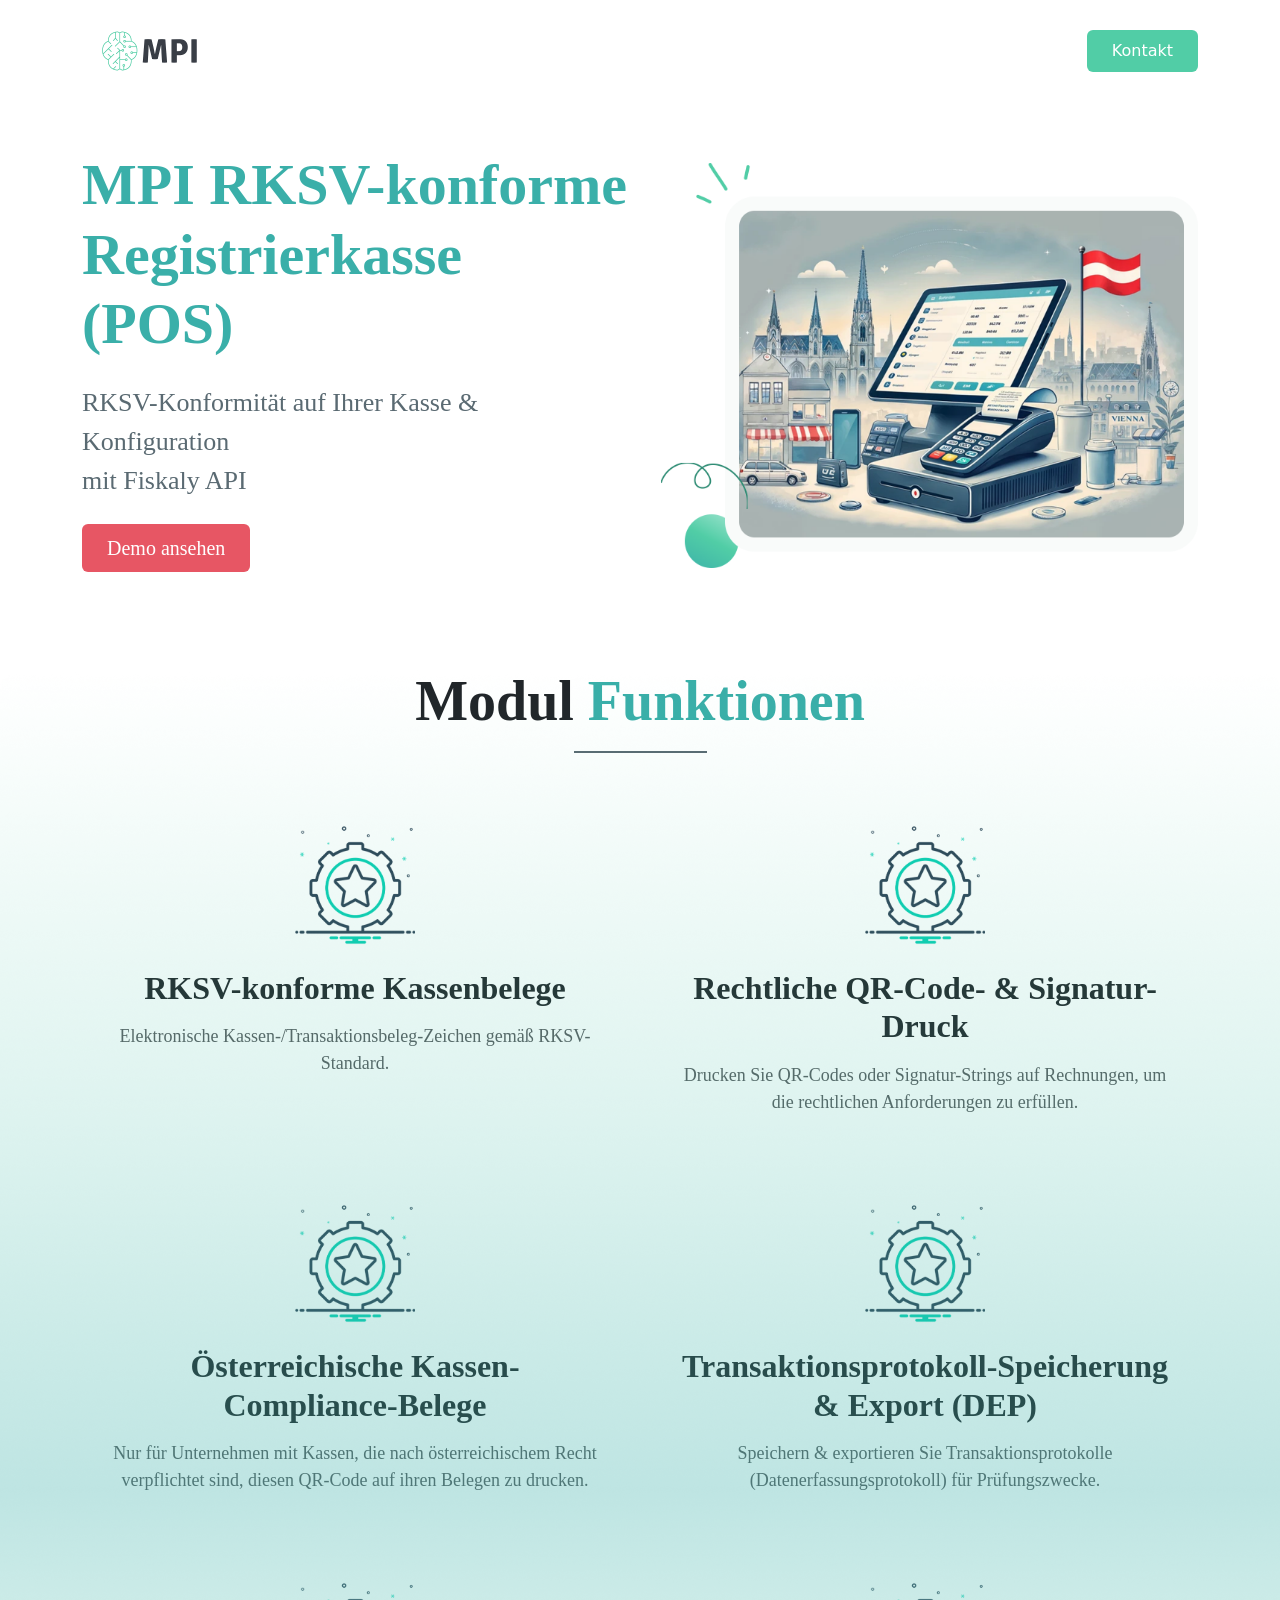
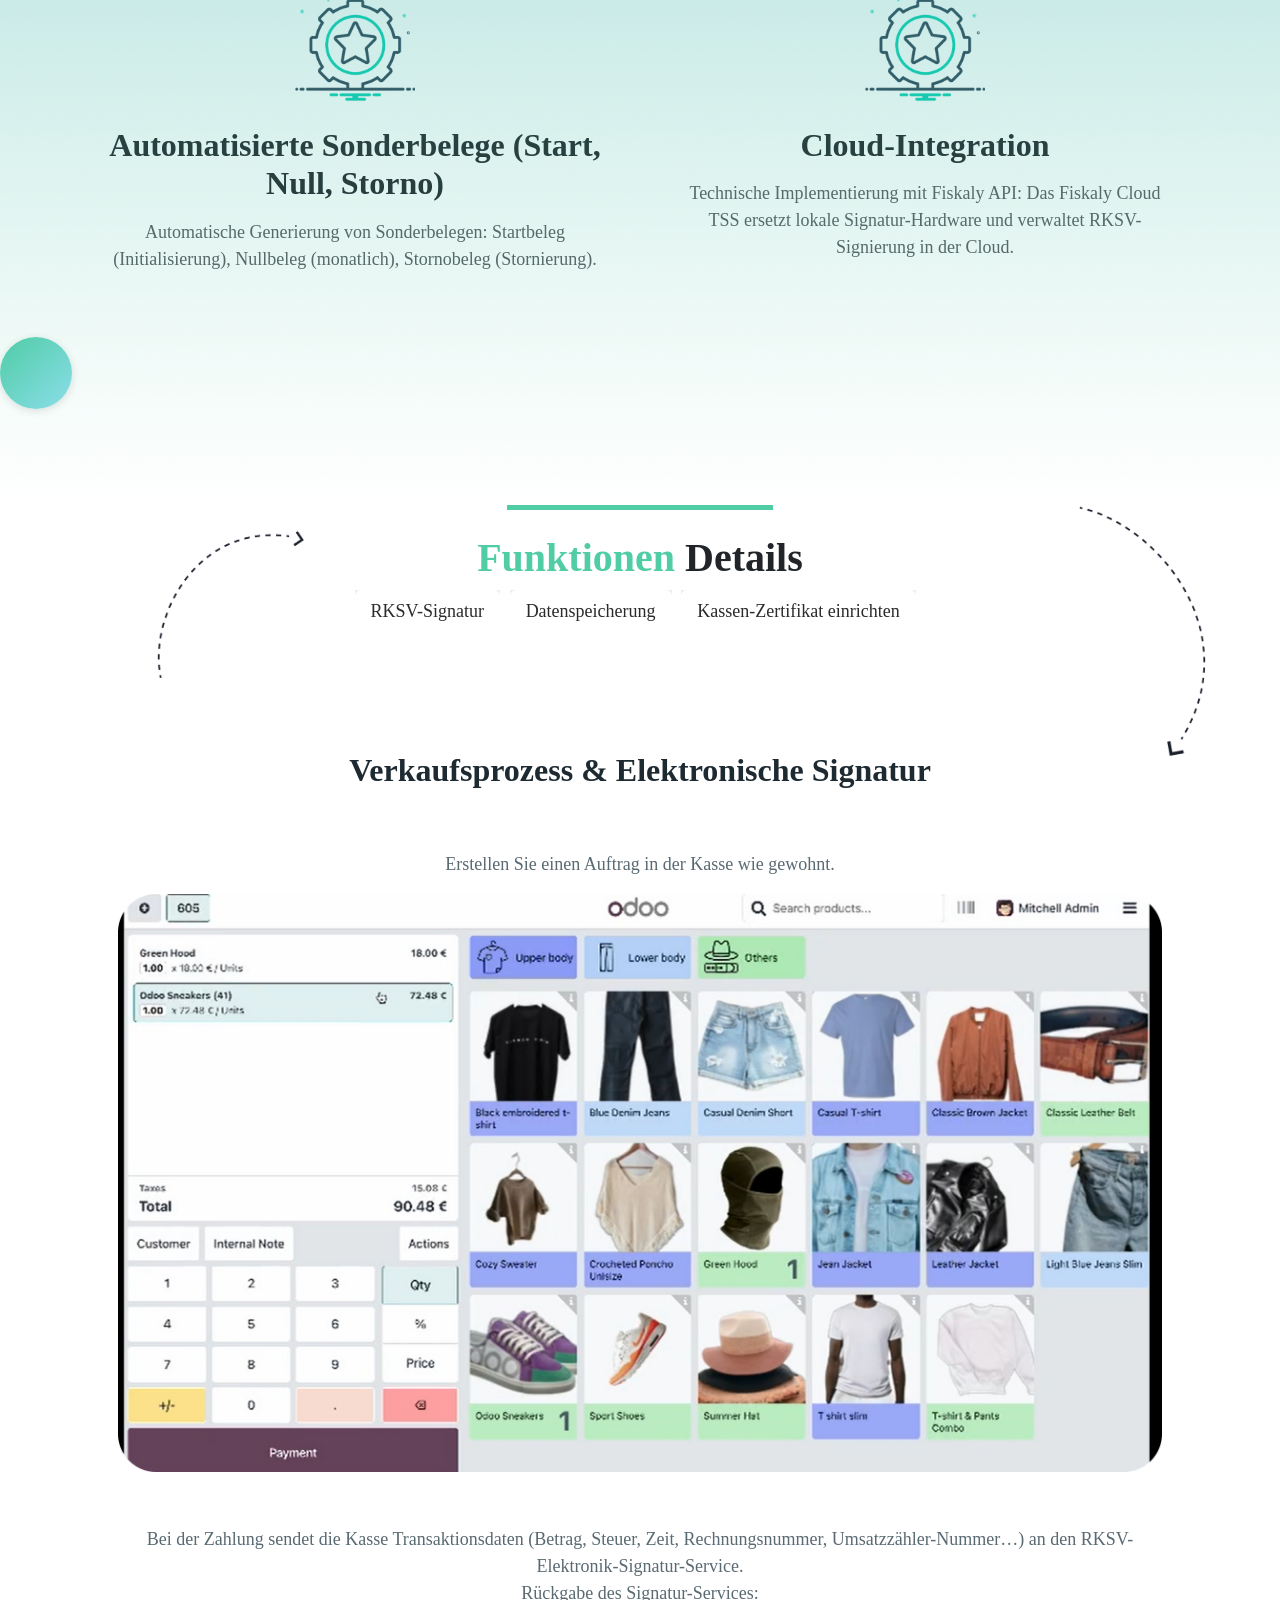
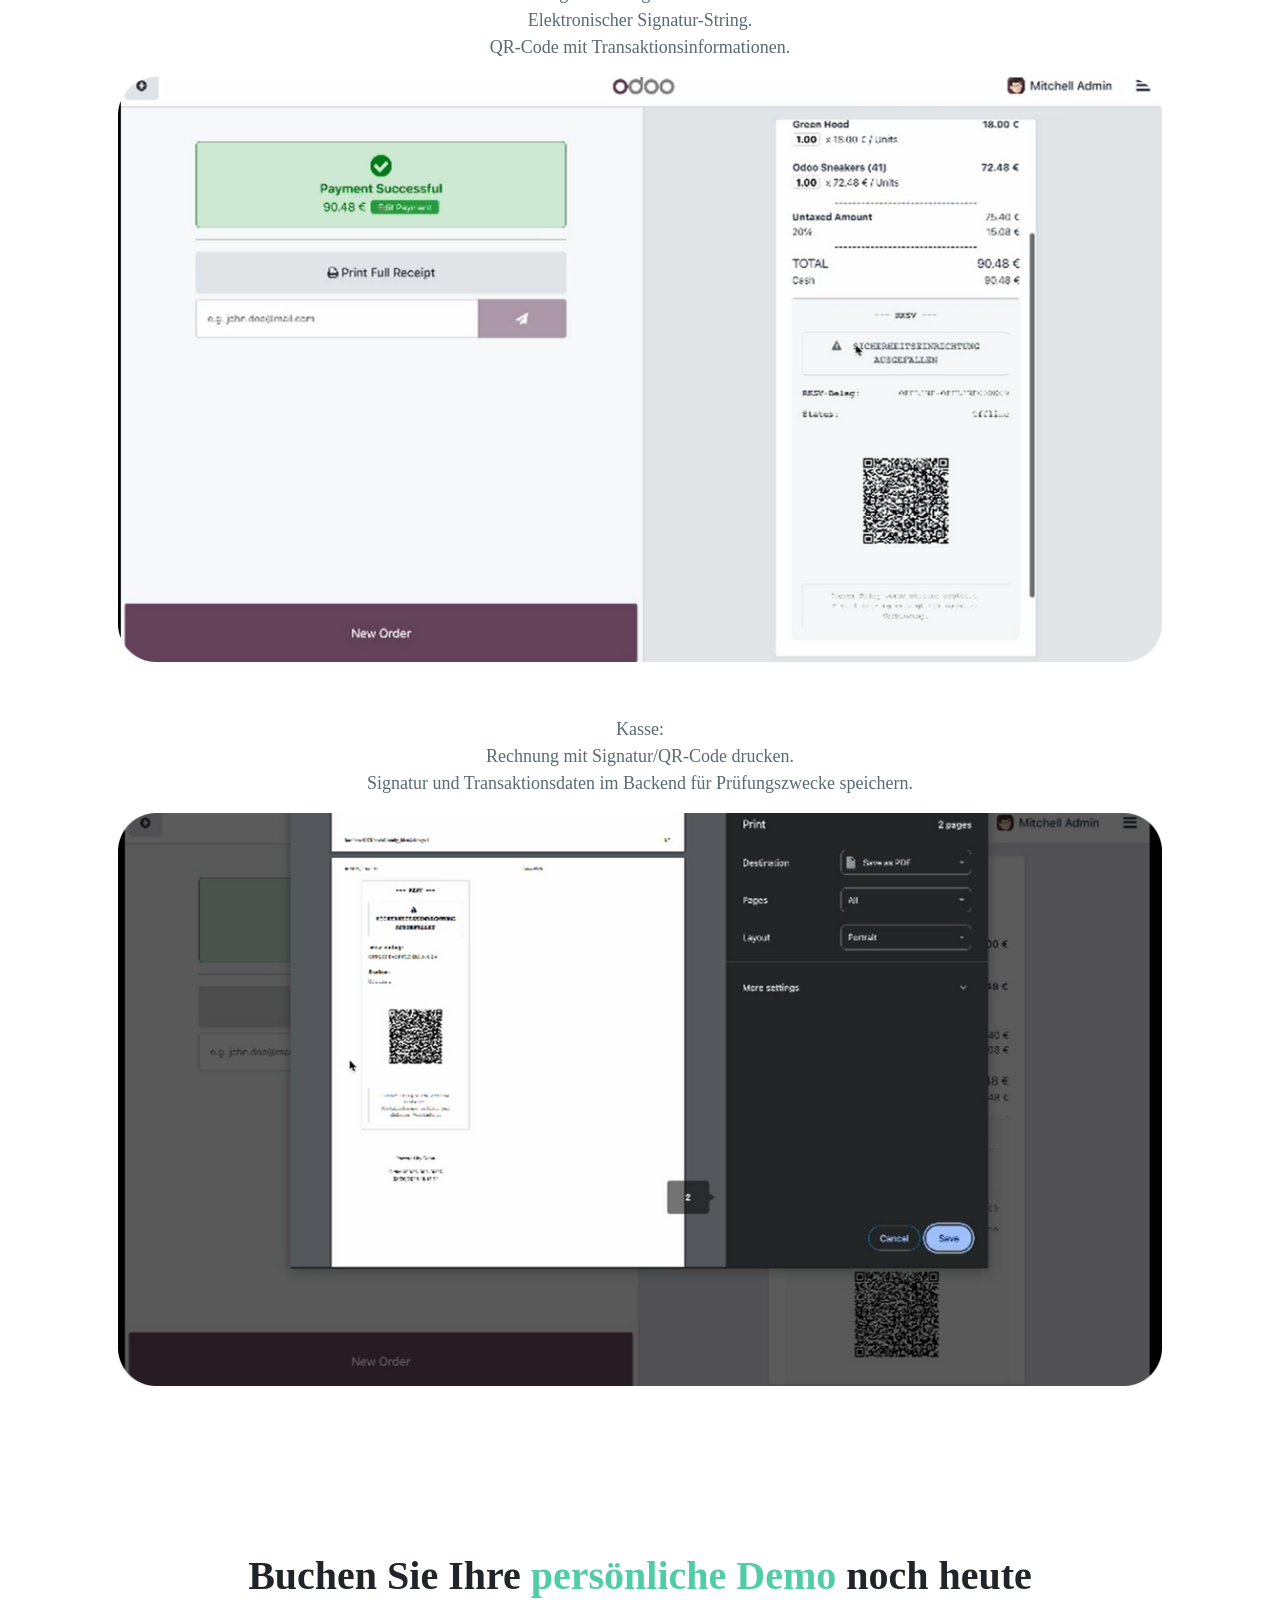
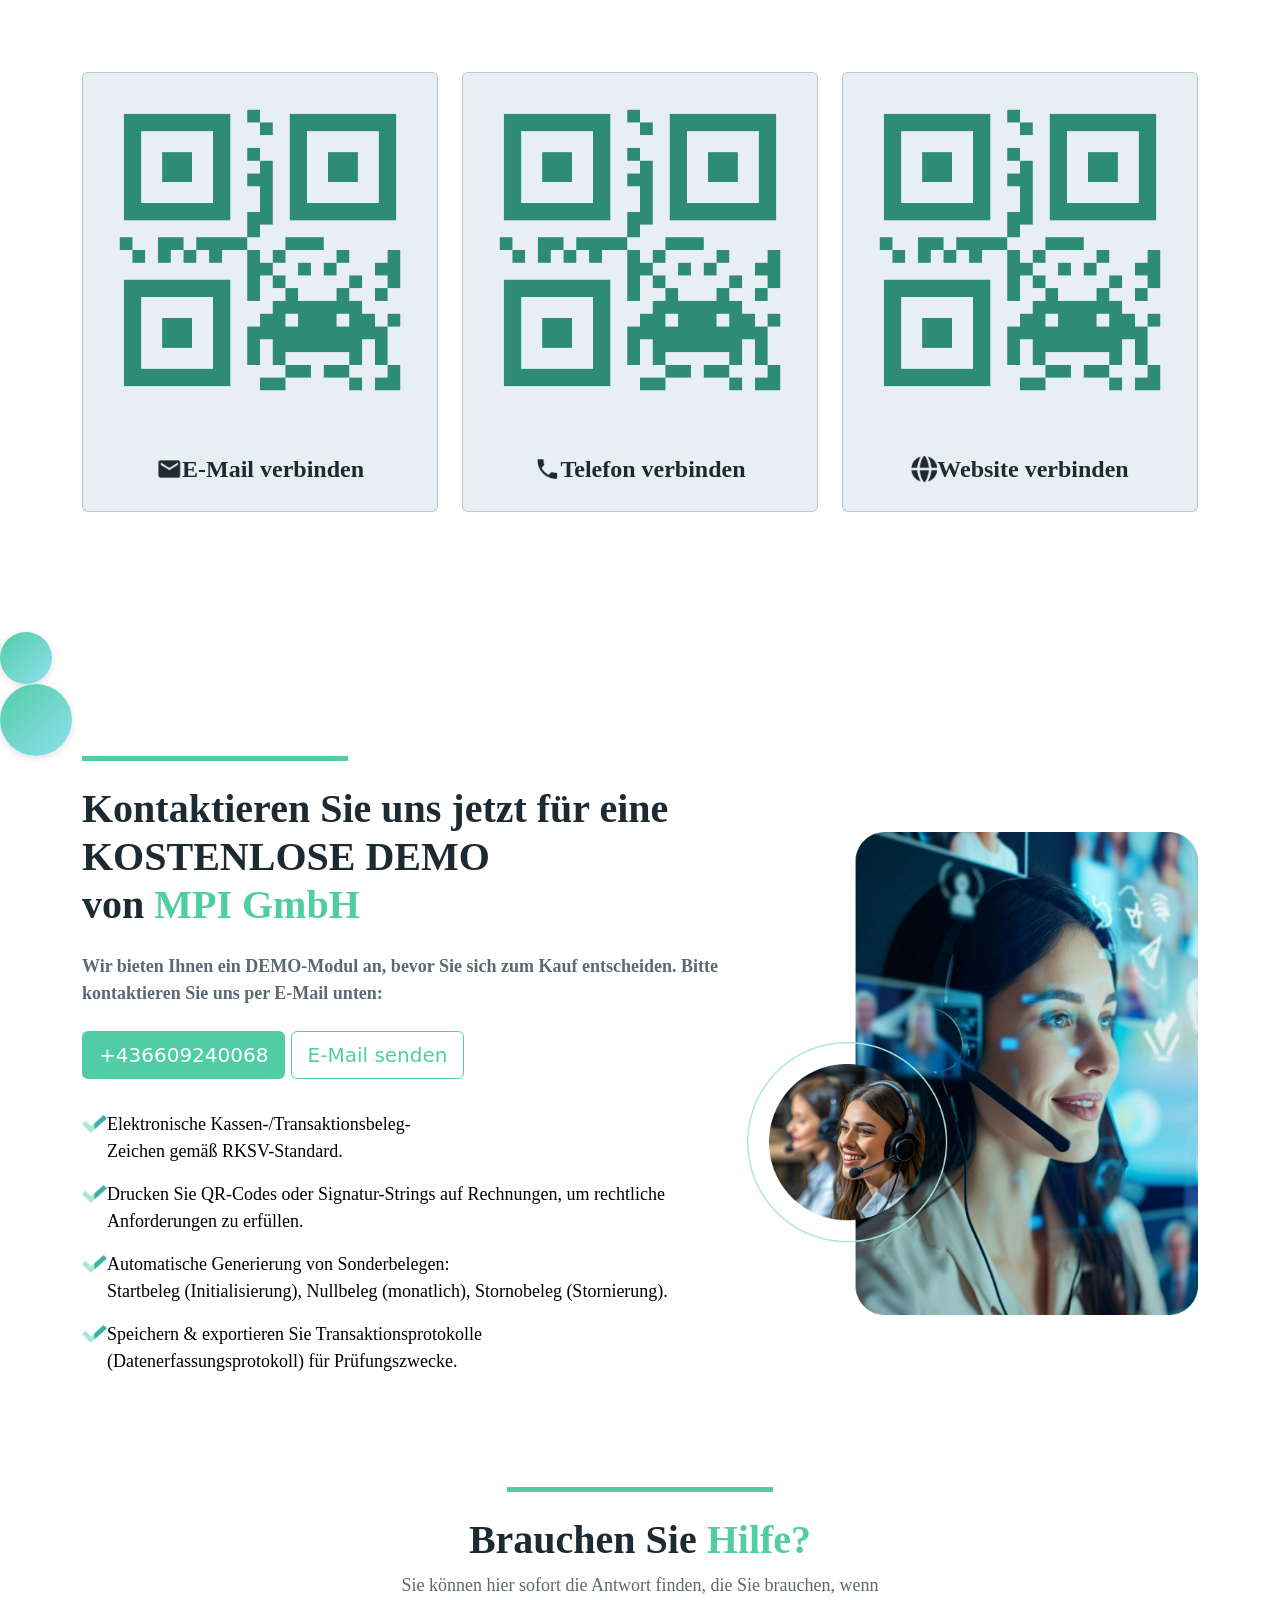
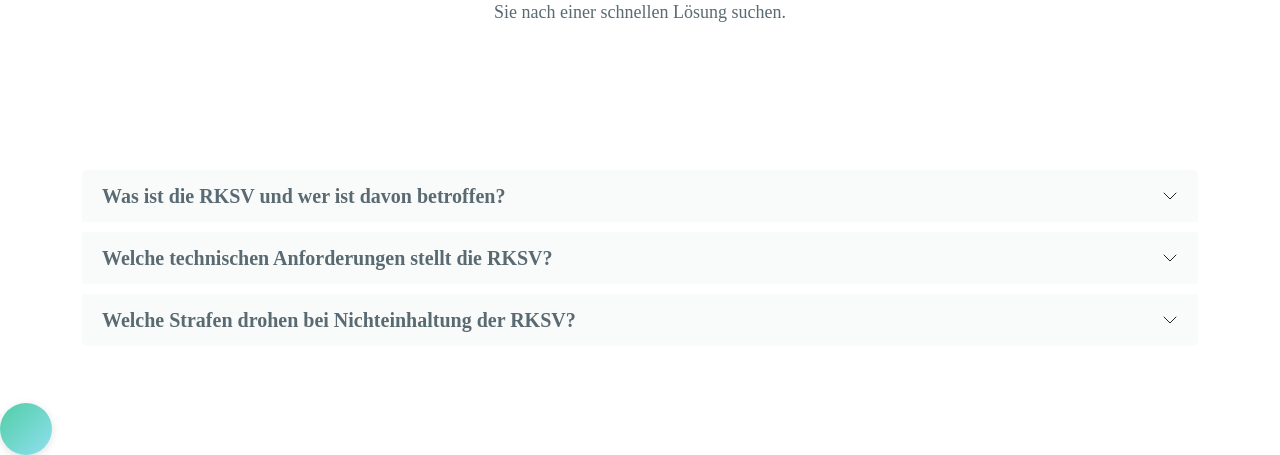
==== commit 8d325ddd: "Update HTML files for Austrian POS RKSV Compliance module to German language, including translations" ====
--- a/l10n-at-pos-cert-client/static/description/index.html
+++ b/l10n-at-pos-cert-client/static/description/index.html
@@ -1,10 +1,10 @@
 <!DOCTYPE html>
-<html lang="en">
+<html lang="de">
 
 <head>
     <meta charset="UTF-8">
     <meta name="viewport" content="width=device-width, initial-scale=1.0">
-    <title>MHI ReCEV Compliant Registration Platform</title>
+    <title>MPI RKSV-konforme Registrierkassen-Plattform</title>
 
     <!-- Bootstrap 4 CSS (Odoo compatible) -->
     <meta charset="utf-8"/>
@@ -33,7 +33,7 @@
             <a href="mailto:office@mpi-erp.at"
                 class="btn btn-contact font-weight-bold px-4 py-2 rounded"
                 style="background-color: #51CDA6; color:#ffffff; font-size: 16px;">
-                Contact Us
+                Kontakt
             </a>
         </div>
     </nav>
@@ -45,19 +45,19 @@
                 <div class="col-lg-6 text-lg-left mb-4 mb-lg-0">
                     <h1 class="display-4 font-weight-bold mb-4"
                         style="color: #3aafa9; font-family: 'Inter'; font-weight: 700; font-size: 58px;">
-                        MRI RKSV Compliant<br>
+                        MPI RKSV-konforme<br>
                         Registrierkasse<br>
                         (POS)
                     </h1>
                     <p class="mb-4"
                         style="color: #5A6A72; font-family: 'Inter'; font-weight: 400; font-size: 26px;">
-                        RKSV Compliance on your POS &amp; Configuration<br>
-                        Options by Using Fiskaly API
+                        RKSV-Konformität auf Ihrer Kasse &amp; Konfiguration<br>
+                        mit Fiskaly API
                     </p>
                     <a href="mailto:office@mpi-erp.at"
                         class="btn btn-lg font-weight-bold rounded px-4 py-2"
                         style="background-color: #e75664; color: #ffffff; font-family: 'Inter';">
-                        Watch A Demo
+                        Demo ansehen
                     </a>
                 </div>
                 <div class="col-lg-6 text-center">
@@ -76,7 +76,7 @@
             <div class="text-center mb-5">
                 <h2 class="display-4 font-weight-bold text-dark"
                     style="font-family: 'Inter'; font-weight: 700;">
-                    <b>Module Outstanding<span style="color:#3aafa9;"> Feature</span></b>
+                    <b>Modul <span style="color:#3aafa9;">Funktionen</span></b>
                 </h2>
                 <div class="mx-auto mt-3" style="width:133px;height:2px;background:#5A6A72;"></div>
             </div>
@@ -85,49 +85,49 @@
                 <div class="col-md-6 mb-4">
                     <div class="text-center p-4">
                         <img src="image/setting_image.png" alt="Feature Icon" class="mb-4" style="width:120px;">
-                        <h3 class="h3 font-weight-bold mb-3" style="font-weight: 700; font-size: 32px">RKSV-Compliant POS Invoices</h3>
-                        <p class="text-muted" style="font-weight: 500; font-size: 18px">Electronic POS/transaction invoice characters according to RKSV standards.
+                        <h3 class="h3 font-weight-bold mb-3" style="font-weight: 700; font-size: 32px">RKSV-konforme Kassenbelege</h3>
+                        <p class="text-muted" style="font-weight: 500; font-size: 18px">Elektronische Kassen-/Transaktionsbeleg-Zeichen gemäß RKSV-Standard.
                         </p>
                     </div>
                 </div>
                 <div class="col-md-6 mb-4">
                     <div class="text-center p-4">
                         <img src="image/setting_image.png" alt="Feature Icon" class="mb-4" style="width:120px;">
-                        <h3 class="h3 font-weight-bold mb-3" style="font-weight: 700; font-size: 32px">Legal QR Code &amp; Signature Printing</h3>
-                        <p class="text-muted" style="font-weight: 500; font-size: 18px">Print QR codes or signature strings on invoices to meet legal
-                            requirements.</p>
+                        <h3 class="h3 font-weight-bold mb-3" style="font-weight: 700; font-size: 32px">Rechtliche QR-Code- &amp; Signatur-Druck</h3>
+                        <p class="text-muted" style="font-weight: 500; font-size: 18px">Drucken Sie QR-Codes oder Signatur-Strings auf Rechnungen, um die rechtlichen
+                            Anforderungen zu erfüllen.</p>
                     </div>
                 </div>
                 <div class="col-md-6 mb-4">
                     <div class="text-center p-4">
                         <img src="image/setting_image.png" alt="Feature Icon" class="mb-4" style="width:120px;">
-                        <h3 class="h3 font-weight-bold mb-3" style="font-weight: 700; font-size: 32px">Austrian POS Compliance Receipts</h3>
-                        <p class="text-muted" style="font-weight: 500; font-size: 18px">Only for companies with POS which are required by Austrian law to have
-                            this qr printed on their receipts.</p>
+                        <h3 class="h3 font-weight-bold mb-3" style="font-weight: 700; font-size: 32px">Österreichische Kassen-Compliance-Belege</h3>
+                        <p class="text-muted" style="font-weight: 500; font-size: 18px">Nur für Unternehmen mit Kassen, die nach österreichischem
+                            Recht verpflichtet sind, diesen QR-Code auf ihren Belegen zu drucken.</p>
                     </div>
                 </div>
                 <div class="col-md-6 mb-4">
                     <div class="text-center p-4">
                         <img src="image/setting_image.png" alt="Feature Icon" class="mb-4" style="width:120px;">
-                        <h3 class="h3 font-weight-bold mb-3" style="font-weight: 700; font-size: 32px">Transaction Log Storage &amp; Export (DEP)</h3>
-                        <p class="text-muted" style="font-weight: 500; font-size: 18px">Store &amp; export transaction logs (Datenerfassungsprotokoll) for
-                            auditing purposes.</p>
+                        <h3 class="h3 font-weight-bold mb-3" style="font-weight: 700; font-size: 32px">Transaktionsprotokoll-Speicherung &amp; Export (DEP)</h3>
+                        <p class="text-muted" style="font-weight: 500; font-size: 18px">Speichern &amp; exportieren Sie Transaktionsprotokolle (Datenerfassungsprotokoll) für
+                            Prüfungszwecke.</p>
                     </div>
                 </div>
                 <div class="col-md-6 mb-4">
                     <div class="text-center p-4">
                         <img src="image/setting_image.png" alt="Feature Icon" class="mb-4" style="width:120px;">
-                        <h3 class="h3 font-weight-bold mb-3" style="font-weight: 700; font-size: 32px">Automated Special Receipts (Start, Null, Cancel)</h3>
-                        <p class="text-muted" style="font-weight: 500; font-size: 18px">Automatically generate special receipts: Startbeleg (initialization),
-                            Nullbeleg (monthly), Stornobeleg (cancellation).</p>
+                        <h3 class="h3 font-weight-bold mb-3" style="font-weight: 700; font-size: 32px">Automatisierte Sonderbelege (Start, Null, Storno)</h3>
+                        <p class="text-muted" style="font-weight: 500; font-size: 18px">Automatische Generierung von Sonderbelegen: Startbeleg
+                            (Initialisierung), Nullbeleg (monatlich), Stornobeleg (Stornierung).</p>
                     </div>
                 </div>
                 <div class="col-md-6 mb-4">
                     <div class="text-center p-4">
                         <img src="image/setting_image.png" alt="Feature Icon" class="mb-4" style="width:120px;">
-                        <h3 class="h3 font-weight-bold mb-3" style="font-weight: 700; font-size: 32px">Cloud Integration</h3>
-                        <p class="text-muted" style="font-weight: 500; font-size: 18px">Technical Implementation with Fiskaly API: The Fiskaly Cloud TSS replaces
-                            local signature hardware and handles RKSV signing in the cloud.</p>
+                        <h3 class="h3 font-weight-bold mb-3" style="font-weight: 700; font-size: 32px">Cloud-Integration</h3>
+                        <p class="text-muted" style="font-weight: 500; font-size: 18px">Technische Implementierung mit Fiskaly API: Das Fiskaly Cloud
+                            TSS ersetzt lokale Signatur-Hardware und verwaltet RKSV-Signierung in der Cloud.</p>
                     </div>
                 </div>
             </div>
@@ -156,7 +156,7 @@
                     style="top:40px;right:0;height:282px;z-index:1;">
                 <h2 class="display-4 font-weight-bold"
                     style="font-family:'Inter'; font-weight: 700; font-size:40px; color:#51cda6;">
-                    <b>Features<span class="text-dark"> Details</span></b>
+                    <b>Funktionen <span class="text-dark">Details</span></b>
                 </h2>
                 <div class="tabs-container"
                      style="width: 100%;  margin-bottom: clamp(0.9rem, 5.76vw, 76px);">
@@ -167,7 +167,7 @@
                             <a href="#tab_1" data-bs-toggle="tab" aria-expanded="true"
                                 class="show nav-link active d-flex align-items-center justify-content-center"
                                 style="font-family:'Inter'; font-weight: 400; font-size: 18px; border:none; color: #2B2B2B">
-                                RKSV Signature
+                                RKSV-Signatur
                             </a>
                         </div>
                         <div class="nav-item"
@@ -175,7 +175,7 @@
                             <a href="#tab_2" data-bs-toggle="tab" aria-expanded="true"
                                 class="show nav-link active d-flex align-items-center justify-content-center"
                                 style="font-family:'Inter'; font-weight: 400; font-size: 18px; border:none; color: #2B2B2B">
-                                Data Storage
+                                Datenspeicherung
                             </a>
                         </div>
                         <div class="nav-item"
@@ -183,7 +183,7 @@
                             <a href="#tab_3" data-bs-toggle="tab" aria-expanded="true"
                                 class="show nav-link active d-flex align-items-center justify-content-center"
                                 style="font-family:'Inter'; font-weight: 400; font-size: 18px; border:none; color: #2B2B2B"> 
-                                Setup POS Cert
+                                Kassen-Zertifikat einrichten
                             </a>
                         </div>
                     </div>
@@ -204,12 +204,12 @@
                                                 style=" margin-bottom: clamp(0.661rem, 4.24vw, 56px);">
                                                 <h3 class="font-weight-bold" 
                                                     style="font-family:'Inter'; font-weight: 700; font-size: 32px; color: #1E2A32">
-                                                    Sales Process & Electronic Signature
+                                                    Verkaufsprozess & Elektronische Signatur
                                                 </h3>
                                             </div>
                                             <div class="col-12 "
                                                 style=" margin-bottom: clamp(0.661rem, 4.24vw, 56px);">
-                                                <p style="font-family: 'Inter'; font-size: 18px; color:#5A6A72">Create an order in POS as usual.</p>
+                                                <p style="font-family: 'Inter'; font-size: 18px; color:#5A6A72">Erstellen Sie einen Auftrag in der Kasse wie gewohnt.</p>
                                                 <img src="./image/dep_image1.png"
                                                     style="width: 100%; border-radius: clamp(0.178rem, 1.14vw, 15px); margin: 0 auto; text-align: center;"/>
                                             </div>
@@ -222,14 +222,14 @@
                                             <div class="col-12 "
                                                 style=" margin-bottom: clamp(0.661rem, 4.24vw, 56px);">
                                                 <p style="font-family: 'Inter'; font-size: 18px; color:#5A6A72">
-                                                    When paying, POS sends transaction data (amount, tax, time, invoice number, revenue counter number…) 
-                                                    to RKSV electronic signature service.
-                                                    <br>
-                                                    Return signature service:
-                                                    <br>
-                                                    Electronic signature string.
-                                                    <br>
-                                                    QR code containing transaction information.</p>
+                                                    Bei der Zahlung sendet die Kasse Transaktionsdaten (Betrag, Steuer, Zeit, Rechnungsnummer, Umsatzzähler-Nummer…) 
+                                                    an den RKSV-Elektronik-Signatur-Service.
+                                                    <br>
+                                                    Rückgabe des Signatur-Services:
+                                                    <br>
+                                                    Elektronischer Signatur-String.
+                                                    <br>
+                                                    QR-Code mit Transaktionsinformationen.</p>
                                                 <img src="./image/dep_image2.png"
                                                     style="width: 100%; border-radius: clamp(0.178rem, 1.14vw, 15px); margin: 0 auto; text-align: center;"/>
                                             </div>
@@ -242,11 +242,11 @@
                                             <div class="col-12 "
                                                 style=" margin-bottom: clamp(0.661rem, 4.24vw, 56px);">
                                                 <p style="font-family: 'Inter'; font-size: 18px; color:#5A6A72">
-                                                    POS:
-                                                    <br>
-                                                    Print invoice with signature/QR code.
-                                                    <br>
-                                                    Save signature and transaction data to backend for auditing.
+                                                    Kasse:
+                                                    <br>
+                                                    Rechnung mit Signatur/QR-Code drucken.
+                                                    <br>
+                                                    Signatur und Transaktionsdaten im Backend für Prüfungszwecke speichern.
                                                 </p>
                                                 <img src="./image/dep_image3.png"
                                                     style="width: 100%; border-radius: clamp(0.178rem, 1.14vw, 15px); margin: 0 auto; text-align: center;"/>
@@ -271,12 +271,12 @@
                                                 style=" margin-bottom: clamp(0.661rem, 4.24vw, 56px);">
                                                 <h3 class="font-weight-bold" 
                                                     style="font-family:'Inter'; font-weight: 700; font-size: 32px; color: #1E2A32">
-                                                    Data Export & Storage
+                                                    Datenexport & Speicherung
                                                 </h3>
                                             </div>
                                             <div class="col-12 "
                                                 style=" margin-bottom: clamp(0.661rem, 4.24vw, 56px);">
-                                                <p style="font-family: 'Inter'; font-size: 18px; color:#5A6A72">By law, Datenerfassungsprotokoll (data log) must be exported and stored at least quarterly.</p>
+                                                <p style="font-family: 'Inter'; font-size: 18px; color:#5A6A72">Nach Gesetz muss das Datenerfassungsprotokoll (Datenprotokoll) mindestens vierteljährlich exportiert und gespeichert werden.</p>
                                                 <img src="./image/dep2_image1.png"
                                                     style="width: 100%; border-radius: clamp(0.178rem, 1.14vw, 15px); margin: 0 auto; text-align: center;"/>
                                             </div>
@@ -289,7 +289,7 @@
                                             <div class="col-12 "
                                                 style=" margin-bottom: clamp(0.661rem, 4.24vw, 56px);">
                                                 <p style="font-family: 'Inter'; font-size: 18px; color:#5A6A72">
-                                                    The module allows exporting this file for each POS for storage or sending to the tax authorities.</p>
+                                                    Das Modul ermöglicht den Export dieser Datei für jede Kasse zur Speicherung oder zum Versand an die Steuerbehörden.</p>
                                                 <img src="./image/dep2_image2.png"
                                                     style="width: 100%; border-radius: clamp(0.178rem, 1.14vw, 15px); margin: 0 auto; text-align: center;"/>
                                             </div>
@@ -313,21 +313,21 @@
                                                 style=" margin-bottom: clamp(0.661rem, 4.24vw, 56px);">
                                                 <h3 class="font-weight-bold" 
                                                     style="font-family:'Inter'; font-weight: 700; font-size: 32px; color: #1E2A32">
-                                                    Set Up & Activate POS Certification
+                                                    Kassen-Zertifizierung einrichten & aktivieren
                                                 </h3>
                                             </div>
                                             <div class="col-12 "
                                                 style=" margin-bottom: clamp(0.661rem, 4.24vw, 56px);">
                                                 <p style="font-family: 'Inter'; font-size: 18px; color:#5A6A72">
-                                                    Access Company Configuration
-                                                    <br>
-                                                    Go to Settings → Users & Companies → Companies.
-                                                    <br>
-                                                    Select the company you want to configure (e.g., Clothing Store)
-                                                    <br>
-                                                    Open the POS Certification Tab>
-                                                    <br>
-                                                    Inside the company profile, click on the POS Certification tab.
+                                                    Unternehmenskonfiguration aufrufen
+                                                    <br>
+                                                    Gehen Sie zu Einstellungen → Benutzer & Unternehmen → Unternehmen.
+                                                    <br>
+                                                    Wählen Sie das Unternehmen aus, das Sie konfigurieren möchten (z.B. Bekleidungsgeschäft).
+                                                    <br>
+                                                    Kassen-Zertifizierungs-Tab öffnen
+                                                    <br>
+                                                    Klicken Sie im Unternehmensprofil auf den Kassen-Zertifizierungs-Tab.
                                                 </p>
                                                 <img src="./image/dep3_image1.png"
                                                     style="width: 100%; border-radius: clamp(0.178rem, 1.14vw, 15px); margin: 0 auto; text-align: center;"/>
@@ -341,17 +341,17 @@
                                             <div class="col-12 "
                                                 style=" margin-bottom: clamp(0.661rem, 4.24vw, 56px);">
                                                 <p style="font-family: 'Inter'; font-size: 18px; color:#5A6A72">
-                                                    You will see key fields:
-                                                    <br>
-                                                    Admin Module URL – the endpoint provided by your fiscalization service (e.g., Fiskaly).
-                                                    <br>
-                                                    API Key – the authentication key from your provider.
-                                                    <br>
-                                                    Activate POS Certification – button to start the certification process.
-                                                    <br>
-                                                    Subscription Status – shows whether your subscription is active. 
-                                                    <br>
-                                                    Organization Status – shows whether your organization is created in the provider’s system.
+                                                    Sie sehen wichtige Felder:
+                                                    <br>
+                                                    Admin-Modul-URL – der Endpunkt Ihres Fiskalisierungsdienstes (z.B. Fiskaly).
+                                                    <br>
+                                                    API-Schlüssel – der Authentifizierungsschlüssel Ihres Anbieters.
+                                                    <br>
+                                                    Kassen-Zertifizierung aktivieren – Button zum Starten des Zertifizierungsprozesses.
+                                                    <br>
+                                                    Abonnement-Status – zeigt an, ob Ihr Abonnement aktiv ist.
+                                                    <br>
+                                                    Organisations-Status – zeigt an, ob Ihre Organisation im System des Anbieters erstellt wurde.
                                                 </p>
                                                 <img src="./image/dep3_image2.png"
                                                     style="width: 100%; border-radius: clamp(0.178rem, 1.14vw, 15px); margin: 0 auto; text-align: center;"/>
@@ -365,19 +365,19 @@
                                             <div class="col-12 "
                                                 style=" margin-bottom: clamp(0.661rem, 4.24vw, 56px);">
                                                 <p style="font-family: 'Inter'; font-size: 18px; color:#5A6A72">
-                                                    Activate POS Certification:
-                                                    <br>
-                                                    Click Activate POS Certification.
-                                                    <br>
-                                                    The system will:
-                                                    <br>
-                                                        1. Create your Organization in the provider’s system (if not already created).
-                                                    <br>
-                                                        2. Link your POS to a TSS (Technical Security System) in the cloud.
-                                                    <br>
-                                                        3. Update Subscription Status and Organization Status.
-                                                    <br>
-                                                    Create Organization: Click to create an Organization and begin the RKSV compliance process.
+                                                    Kassen-Zertifizierung aktivieren:
+                                                    <br>
+                                                    Klicken Sie auf "Kassen-Zertifizierung aktivieren".
+                                                    <br>
+                                                    Das System wird:
+                                                    <br>
+                                                        1. Ihre Organisation im System des Anbieters erstellen (falls noch nicht erstellt).
+                                                    <br>
+                                                        2. Ihre Kasse mit einem TSS (Technisches Sicherheitssystem) in der Cloud verknüpfen.
+                                                    <br>
+                                                        3. Abonnement-Status und Organisations-Status aktualisieren.
+                                                    <br>
+                                                    Organisation erstellen: Klicken Sie, um eine Organisation zu erstellen und den RKSV-Compliance-Prozess zu beginnen.
                                                 </p>
                                                 <img src="./image/dep3_image3.png"
                                                     style="width: 100%; border-radius: clamp(0.178rem, 1.14vw, 15px); margin: 0 auto; text-align: center;"/>
@@ -404,7 +404,7 @@
             <div class="text-center">
                 <h2 class="display-4 font-weight-bold"
                     style="font-family: 'Inter'; font-weight: 700; font-size: 40px;">
-                    Book Your <span style="color:#51cda6;">Personalised Demo</span> Right Away
+                    Buchen Sie Ihre <span style="color:#51cda6;">persönliche Demo</span> noch heute
                 </h2>
             </div>
         </div>
@@ -423,7 +423,7 @@
                                     class="mr-2">
                                 <p class="font-weight-bold mb-0"
                                     style="font-family: 'Inter'; font-weight: 700; font-size: 24px; color: #1E2A32;">
-                                    Connect to Email
+                                    E-Mail verbinden
                                 </p>
                             </div>
                         </div>
@@ -438,7 +438,7 @@
                                     class="mr-2">
                                 <p class="font-weight-bold mb-0"
                                     style="font-family: 'Inter'; font-weight: 700; font-size: 24px; color: #1E2A32;">
-                                    Connect to Phone
+                                    Telefon verbinden
                                 </p>
                             </div>
                         </div>
@@ -453,7 +453,7 @@
                                     class="mr-2">
                                 <p class="font-weight-bold mb-0"
                                     style="font-family: 'Inter'; font-weight: 700; font-size: 24px; color: #1E2A32;">
-                                    Connect to Website
+                                    Website verbinden
                                 </p>
                             </div>
                         </div>
@@ -492,23 +492,22 @@
                     <div class="mb-4" style="width:266px; height:5px; background-color: #51cda6;"></div>
                     <h2 class="display-4 font-weight-bold"
                         style="color: #1E2A32; font-family: 'Inter'; font-weight: 700; font-size: 40px;">
-                        Contact now to get FREE DEMO<br>
-                        by <span style="color:#51cda6;">MPI Odoo Solutions</span>
+                        Kontaktieren Sie uns jetzt für eine KOSTENLOSE DEMO<br>
+                        von <span style="color:#51cda6;">MPI GmbH</span>
                     </h2>
                     <p class="lead mt-4 mb-4"
                         style="color: #5A6A72; font-family: 'Inter'; font-weight: 700; font-size: 18px;">
-                        We do offer DEMO Module to you before you decide to purchase. Please contact us by whatsapp or
-                        email below:
+                        Wir bieten Ihnen ein DEMO-Modul an, bevor Sie sich zum Kauf entscheiden. Bitte kontaktieren Sie uns per E-Mail unten:
                     </p>
                     <div class="mb-4">
                         <a href="tel:+436609240068" class="btn btn-lg mr-3 mb-2 font-weight-bold rounded"
                             style="background-color: #51cda6; color: #fff;">
                             +436609240068
                         </a>
-                        <a href="mailto:support@mhirecev.com"
+                        <a href="mailto:office@mpi-erp.at"
                             class="btn btn-lg mb-2 font-weight-bold rounded"
                             style="border-color:#51cda6; color: #51cda6;">
-                            Mail Us
+                            E-Mail senden
                         </a>
                     </div>
 
@@ -516,24 +515,23 @@
                         <li class="d-flex align-items-start mb-3">
                             <img src="image/tick.png" alt="tick" class="mr-3" style="max-width:25px;">
                             <span style="color: #000000; font-family: 'Inter'; font-weight: 400; font-size: 18px;">
-                                Electronic POS/transaction invoice<br>characters according to RKSV standards.</span>
+                                Elektronische Kassen-/Transaktionsbeleg-<br>Zeichen gemäß RKSV-Standard.</span>
                         </li>
                         <li class="d-flex align-items-start mb-3">
                             <img src="image/tick.png" alt="tick" class="mr-3" style="max-width:25px;">
                             <span style="color: #000000; font-family: 'Inter'; font-weight: 400; font-size: 18px;">
-                                Print QR codes or signature strings on invoices to meet legal requirements.</span>
+                                Drucken Sie QR-Codes oder Signatur-Strings auf Rechnungen, um rechtliche Anforderungen zu erfüllen.</span>
                         </li>
                         <li class="d-flex align-items-start mb-3">
                             <img src="image/tick.png" alt="tick" class="mr-3" style="max-width:25px;">
                             <span style="color: #000000; font-family: 'Inter'; font-weight: 400; font-size: 18px;">
-                                Automatically generate special receipts:<br>Startbeleg (initialization), Nullbeleg
-                                (monthly), Stornobeleg (cancellation).</span>
+                                Automatische Generierung von Sonderbelegen:<br>Startbeleg (Initialisierung), Nullbeleg
+                                (monatlich), Stornobeleg (Stornierung).</span>
                         </li>
                         <li class="d-flex align-items-start mb-3">
                             <img src="image/tick.png" alt="tick" class="mr-3" style="max-width:25px;">
                             <span style="color: #000000; font-family: 'Inter'; font-weight: 400; font-size: 18px;">
-                                Store &amp; export transaction logs<br>(Datenerfassungsprotokoll) for auditing
-                                purposes.</span>
+                                Speichern &amp; exportieren Sie Transaktionsprotokolle<br>(Datenerfassungsprotokoll) für Prüfungszwecke.</span>
                         </li>
                     </ul>
                 </div>
@@ -544,43 +542,6 @@
         </div>
     </section>
 
-    <!-- Support Section -->
-    <section class="py-5 bg-white">
-        <div class="container">
-            <div class="row align-items-center bg-light rounded p-4 shadow-sm">
-                <div class="col-lg-6 mb-4 mb-lg-0">
-                    <img src="image/banner3.png" alt="Support Illustration" class="img-fluid rounded">
-                </div>
-                <div class="col-lg-6">
-                    <div class="mb-4" style="width:266px; height:5px; background-color: #51cda6;"></div>
-                    <h2 class="display-4 font-weight-bold"
-                        style="color: #1E2A32; font-family: 'Inter'; font-weight: 700; font-size: 40px;">
-                        Free <span style="color:#51cda6;">60 Days</span> Support
-                    </h2>
-                    <p class="lead mb-4"
-                        style="color: #5A6A72; font-family: 'Inter'; font-weight: 400; font-size: 18px;">
-                        MPI will provide <strong style="color: #1E2A32; font-weight: 700; font-size: 18px;">FREE</strong> 60-day support for any doubts, queries, and bug fixing or
-                        any types of issues related to this module.<br>
-                        This is applicable from the date of purchase.
-                    </p>
-                    <div class="mb-3">
-                        <a href="tel:+436609240068" class="btn btn-light mb-2 mr-2 rounded-pill shadow-sm"
-                            style="color: #5A6A72; font-family: 'Inter'; font-weight: 500; font-size: 12px;">
-                            <i class="fa fa-phone" style="color: #000000"></i> +436609240068
-                        </a>
-                        <a href="mailto:office@mpi-erp.at" class="btn btn-light mb-2 mr-2 rounded-pill shadow-sm"
-                            style="color: #5A6A72; font-family: 'Inter'; font-weight: 500; font-size: 12px;">
-                            <i class="fa fa-envelope" style="color: #000000"></i> office@mpi-erp.at
-                        </a>
-                        <a href="https://mpi-erp.at" target="_blank" class="btn btn-light mb-2 rounded-pill shadow-sm"
-                            style="color: #5A6A72; font-family: 'Inter'; font-weight: 500; font-size: 12px;">
-                            <i class="fa fa-globe" style="color: #000000"></i> https://mpi-erp.at
-                        </a>
-                    </div>
-                </div>
-            </div>
-        </div>
-    </section>
 
     <!-- Need Help Section -->
     <section class="py-5">
@@ -589,11 +550,11 @@
                 <div class="mx-auto mb-4" style="width:266px; height:5px; background-color: #51cda6;"></div>
                 <h2 class="display-4 font-weight-bold"
                     style="color: #1E2A32; font-family: 'Inter'; font-weight: 700; font-size: 40px;">
-                    Need <span style="color:#51cda6;">Help?</span>
+                    Brauchen Sie <span style="color:#51cda6;">Hilfe?</span>
                 </h2>
                 <p class="lead"
                     style="color: #5A6A72; font-family: 'Inter'; font-weight: 400; font-size: 18px;">
-                    You can instantly find the answer you need here when<br>you're looking for a quick solution.
+                    Sie können hier sofort die Antwort finden, die Sie brauchen, wenn<br>Sie nach einer schnellen Lösung suchen.
                 </p>
             </div>
         </div>
@@ -614,7 +575,7 @@
                         aria-controls="heading1_ans"
                         style="background-color: #F9FBFA !important; text-decoration: none !important; --bs-accordion-btn-icon-width: 1em;">
                         <span class="font-weight-bold"
-                            style="color: #5A6A72; font-family: 'Inter'; font-weight: 700; font-size: 20px; line-height:100%; text-align:center; color:#5A6A72">Lorem ipsum dolor sit amet, consectetur adipiscing elit?</span>
+                            style="color: #5A6A72; font-family: 'Inter'; font-weight: 700; font-size: 20px; line-height:100%; text-align:center; color:#5A6A72">Was ist die RKSV und wer ist davon betroffen?</span>
                         </a>
                     </h2>
                     <div id="heading1_ans"
@@ -623,7 +584,7 @@
                         aria-labelledby="heading1">
                         <div class="accordion-body"
                             style="color: #5A6A72; font-family: 'Inter'; font-weight: 700; font-size: 20px; line-height:100%; text-align:center; color:#5A6A72">
-                            Lorem ipsum dolor sit amet, consectetur adipiscing elit. Mauris at dictum erat.
+                            Die RKSV (Registrierkassensicherheitsverordnung) ist eine österreichische Verordnung, die seit 1. April 2017 in Kraft ist. Sie betrifft alle Unternehmen, die Barumsätze tätigen und bestimmte Umsatzgrenzen überschreiten. Das Ziel ist die Verhinderung von Manipulationen und Steuerbetrug durch technische Sicherheitseinrichtungen in Registrierkassen.
                         </div>
                     </div>
                 </div>
@@ -638,7 +599,7 @@
                         aria-controls="heading2_ans"
                         style="background-color: #F9FBFA !important; text-decoration: none !important; --bs-accordion-btn-icon-width: 1em;">
                         <span class="font-weight-bold"
-                            style="color: #5A6A72; font-family: 'Inter'; font-weight: 700; font-size: 20px; line-height:100%; text-align:center; color:#5A6A72">Lorem ipsum dolor sit amet, consectetur adipiscing elit?</span>
+                            style="color: #5A6A72; font-family: 'Inter'; font-weight: 700; font-size: 20px; line-height:100%; text-align:center; color:#5A6A72">Welche technischen Anforderungen stellt die RKSV?</span>
                         </a>
                     </h2>
                     <div id="heading2_ans"
@@ -647,7 +608,7 @@
                         aria-labelledby="heading2">
                         <div class="accordion-body"
                             style="color: #5A6A72; font-family: 'Inter'; font-weight: 700; font-size: 20px; line-height:100%; text-align:center; color:#5A6A72">
-                            Lorem ipsum dolor sit amet, consectetur adipiscing elit. Mauris at dictum erat.
+                            Die RKSV verlangt eine technische Sicherheitseinrichtung (TSE), die jede Transaktion digital signiert. Zusätzlich müssen spezielle Belege (Startbeleg, Nullbeleg, Stornobeleg) erstellt, QR-Codes gedruckt und Datenexporte (DEP7) für das Finanzamt erstellt werden. Alle Daten müssen revisionssicher für mindestens 10 Jahre gespeichert werden.
                         </div>
                     </div>
                 </div>
@@ -663,7 +624,7 @@
                         aria-controls="heading3_ans"
                         style="background-color: #F9FBFA !important; text-decoration: none !important; --bs-accordion-btn-icon-width: 1em;">
                         <span class="font-weight-bold"
-                            style="color: #5A6A72; font-family: 'Inter'; font-weight: 700; font-size: 20px; line-height:100%; text-align:center; color:#5A6A72">Lorem ipsum dolor sit amet, consectetur adipiscing elit?</span>
+                            style="color: #5A6A72; font-family: 'Inter'; font-weight: 700; font-size: 20px; line-height:100%; text-align:center; color:#5A6A72">Welche Strafen drohen bei Nichteinhaltung der RKSV?</span>
                         </a>
                     </h2>
                     <div id="heading3_ans"
@@ -672,7 +633,7 @@
                         aria-labelledby="heading3">
                         <div class="accordion-body"
                             style="color: #5A6A72; font-family: 'Inter'; font-weight: 700; font-size: 20px; line-height:100%; text-align:center; color:#5A6A72">
-                            Lorem ipsum dolor sit amet, consectetur adipiscing elit. Mauris at dictum erat.
+                            Bei Verstößen gegen die RKSV können empfindliche Geldstrafen von bis zu 25.000 Euro verhängt werden. Zusätzlich drohen steuerliche Nachteile, da nicht konforme Belege nicht als steuerlich relevant anerkannt werden. Bei wiederholten Verstößen können auch höhere Strafen und weitere rechtliche Konsequenzen folgen.
                         </div>
                     </div>
                 </div>
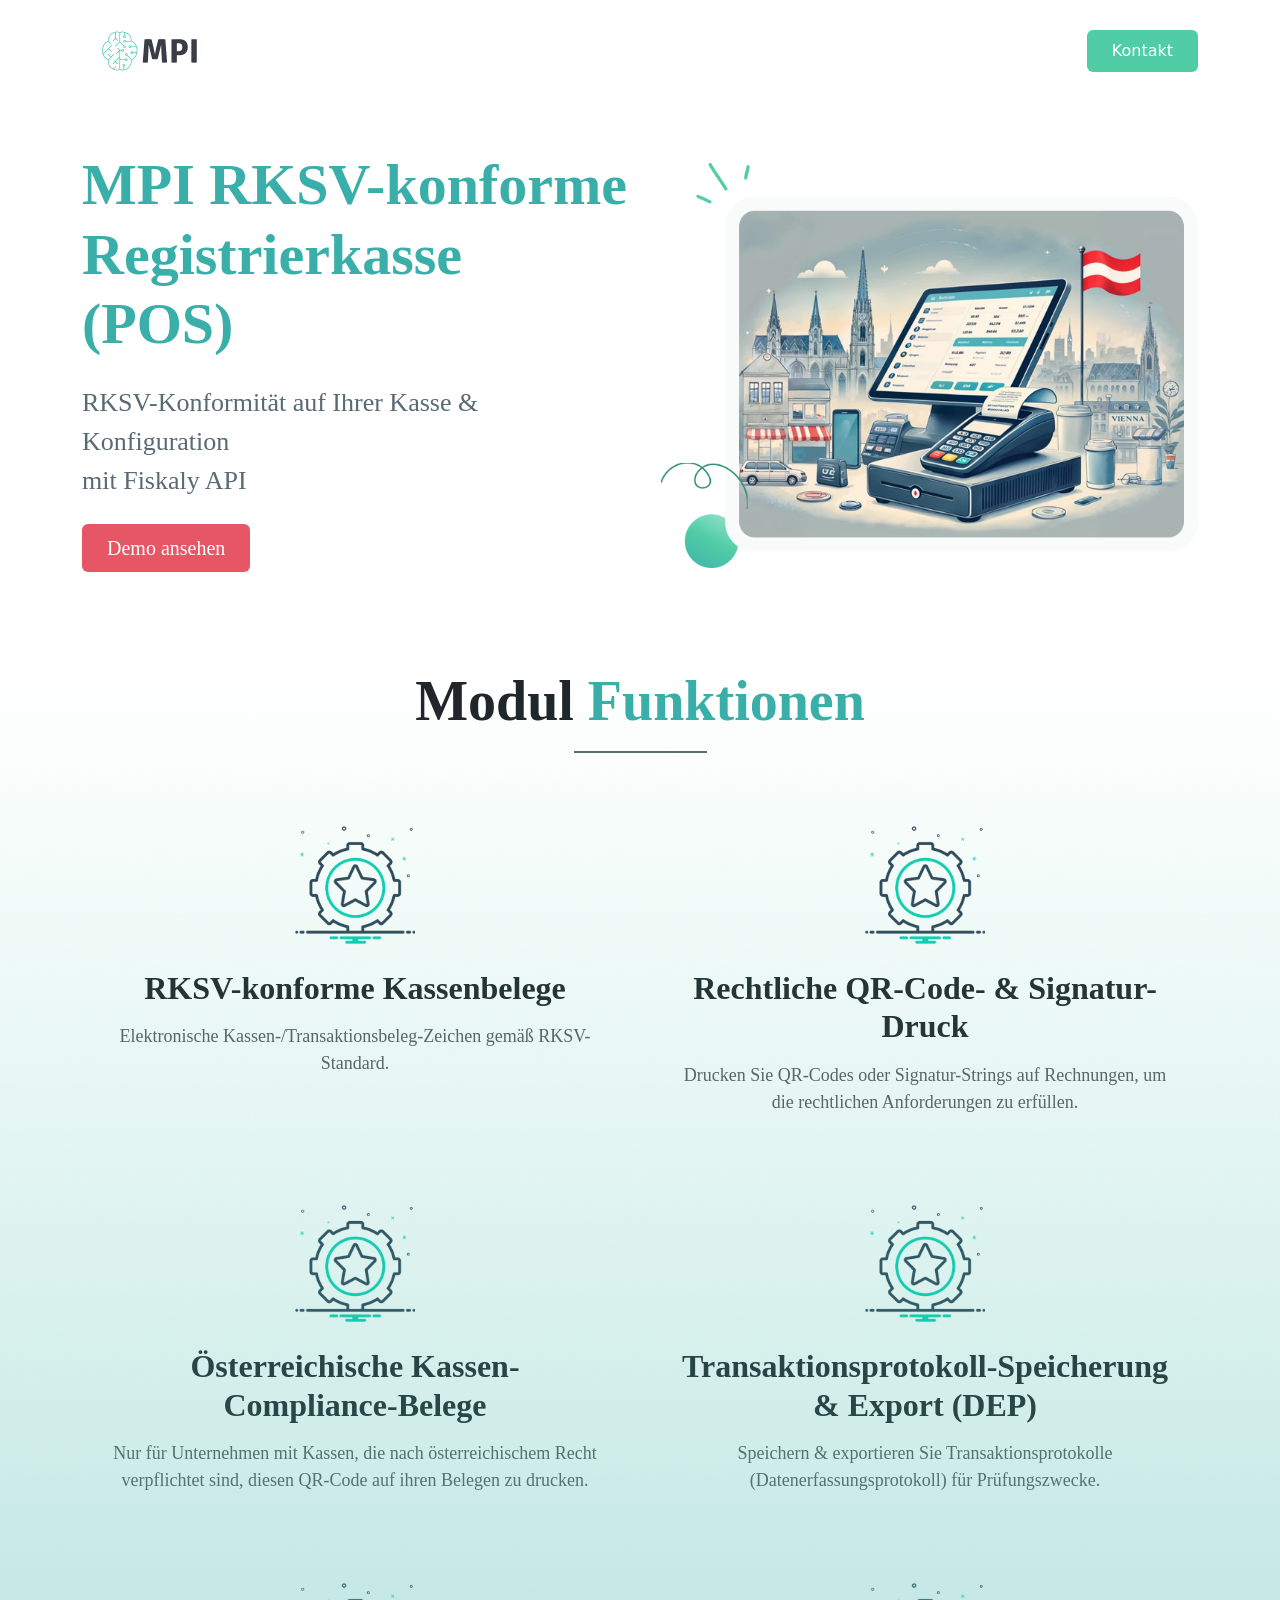
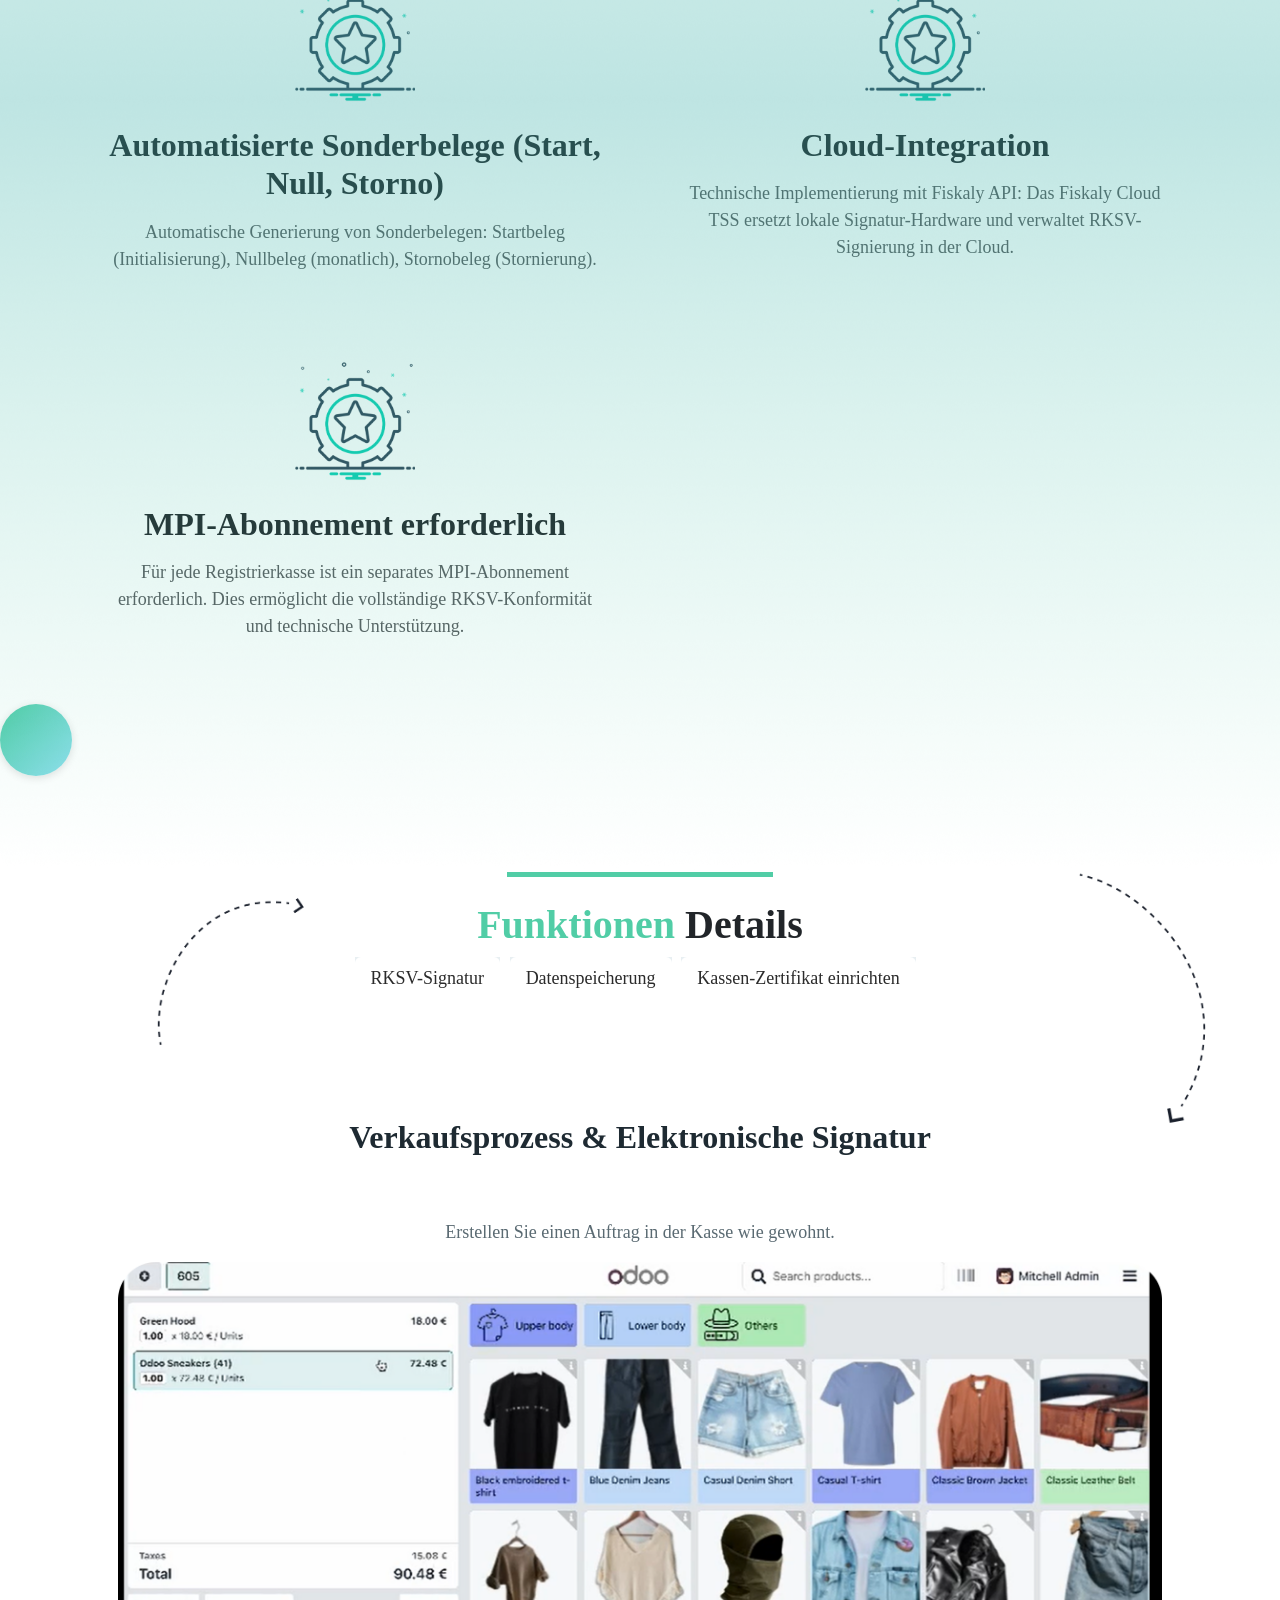
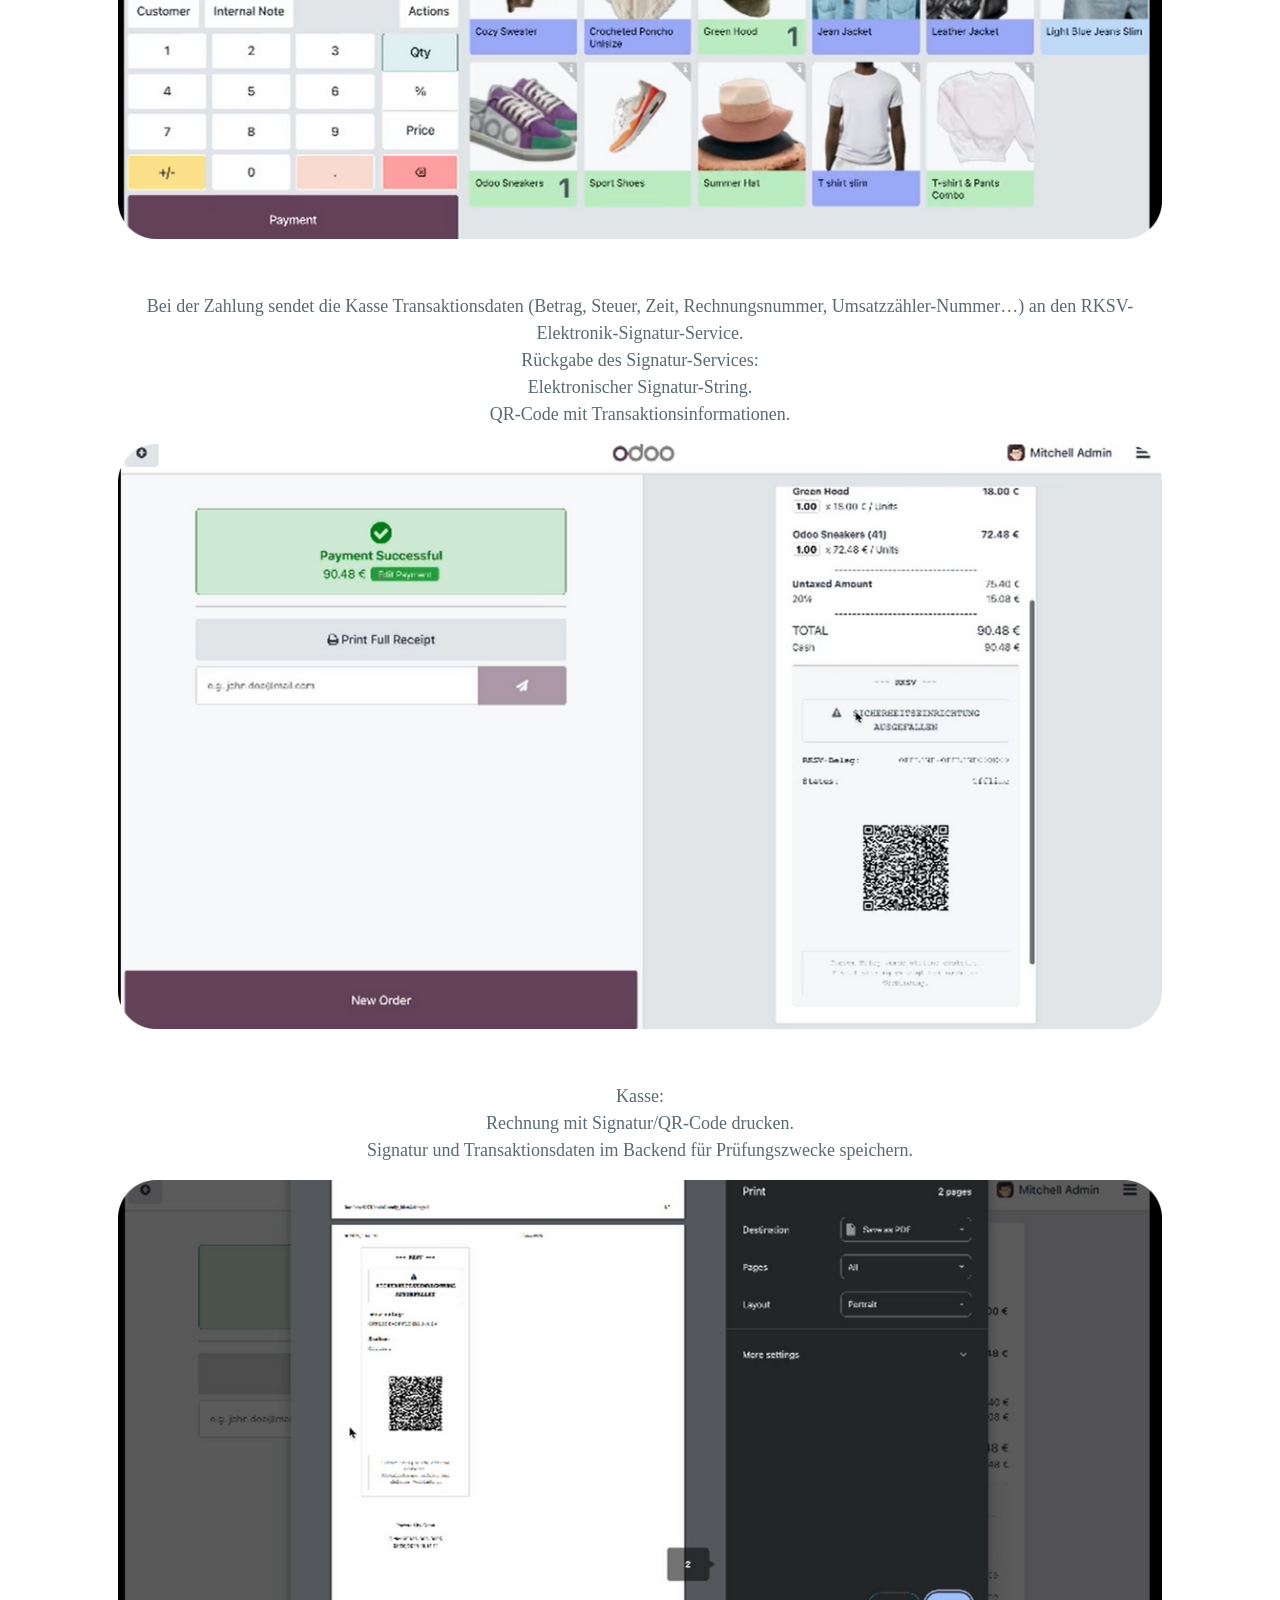
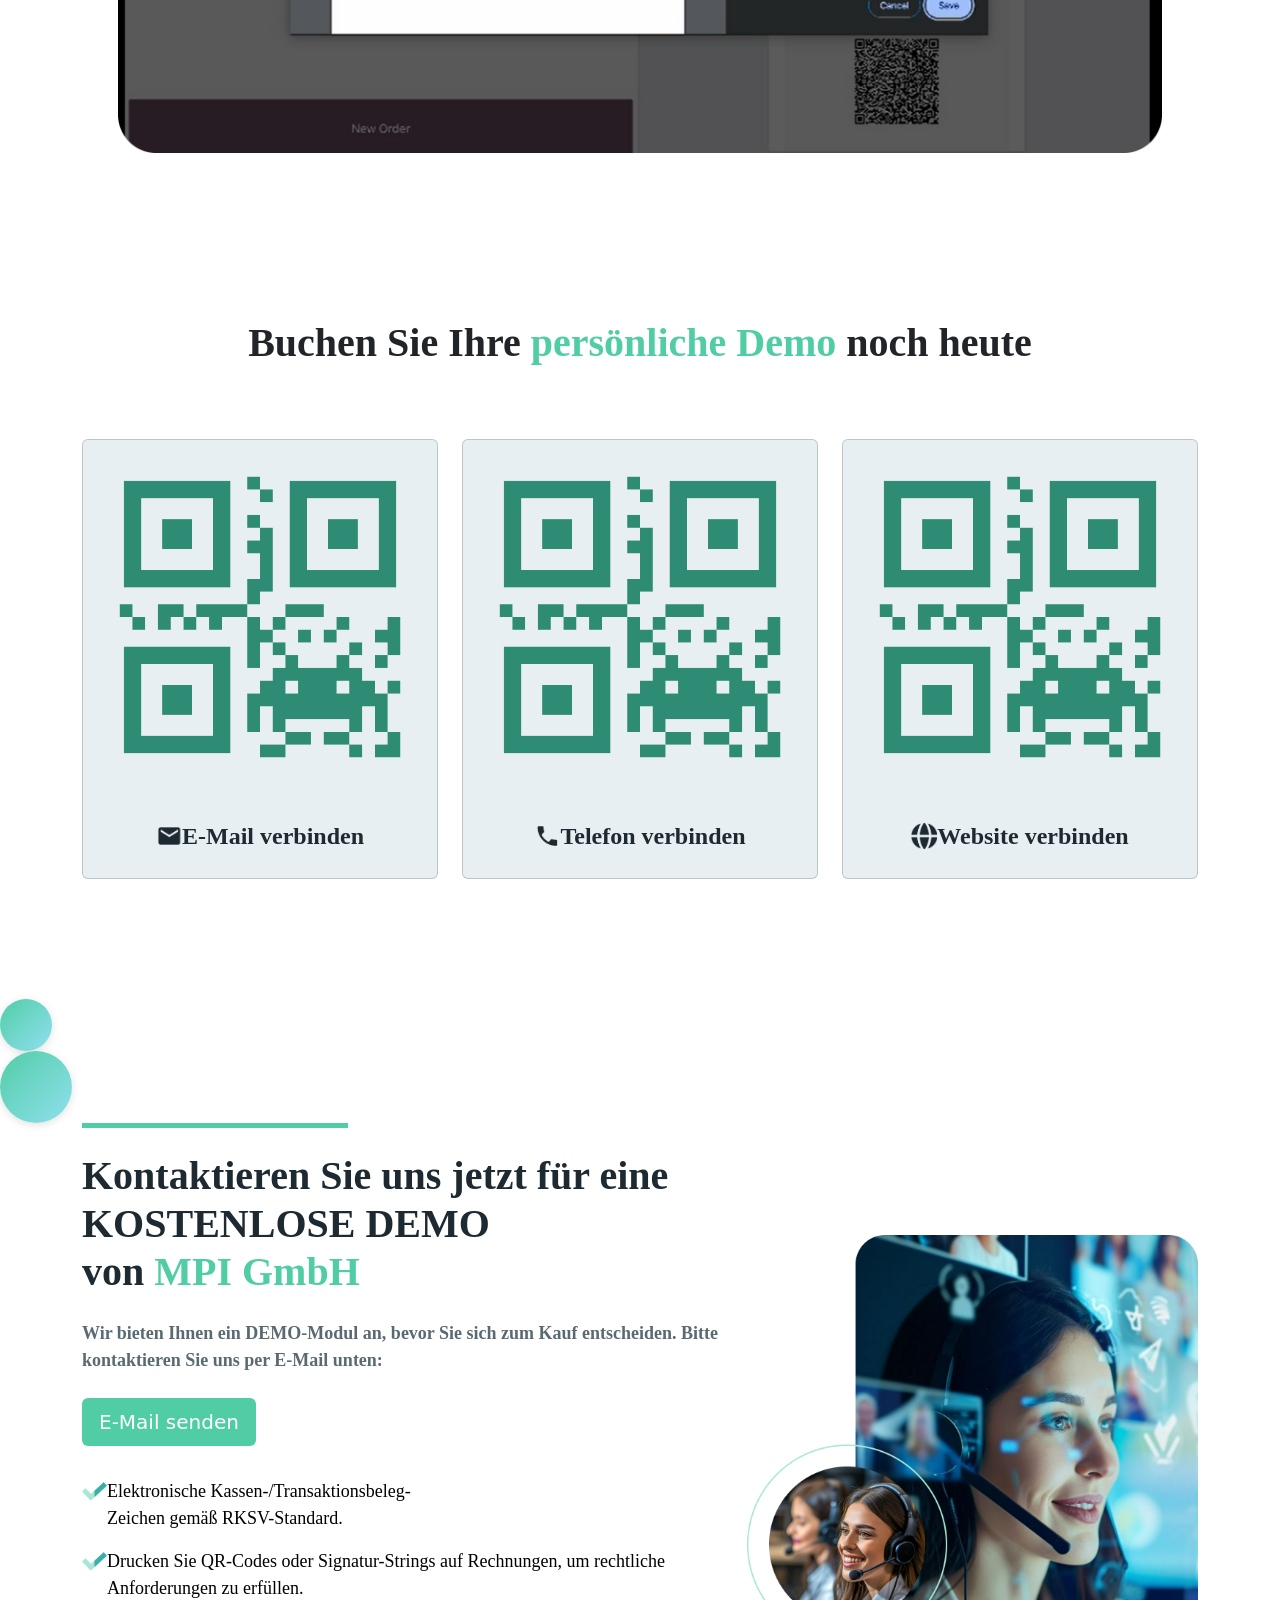
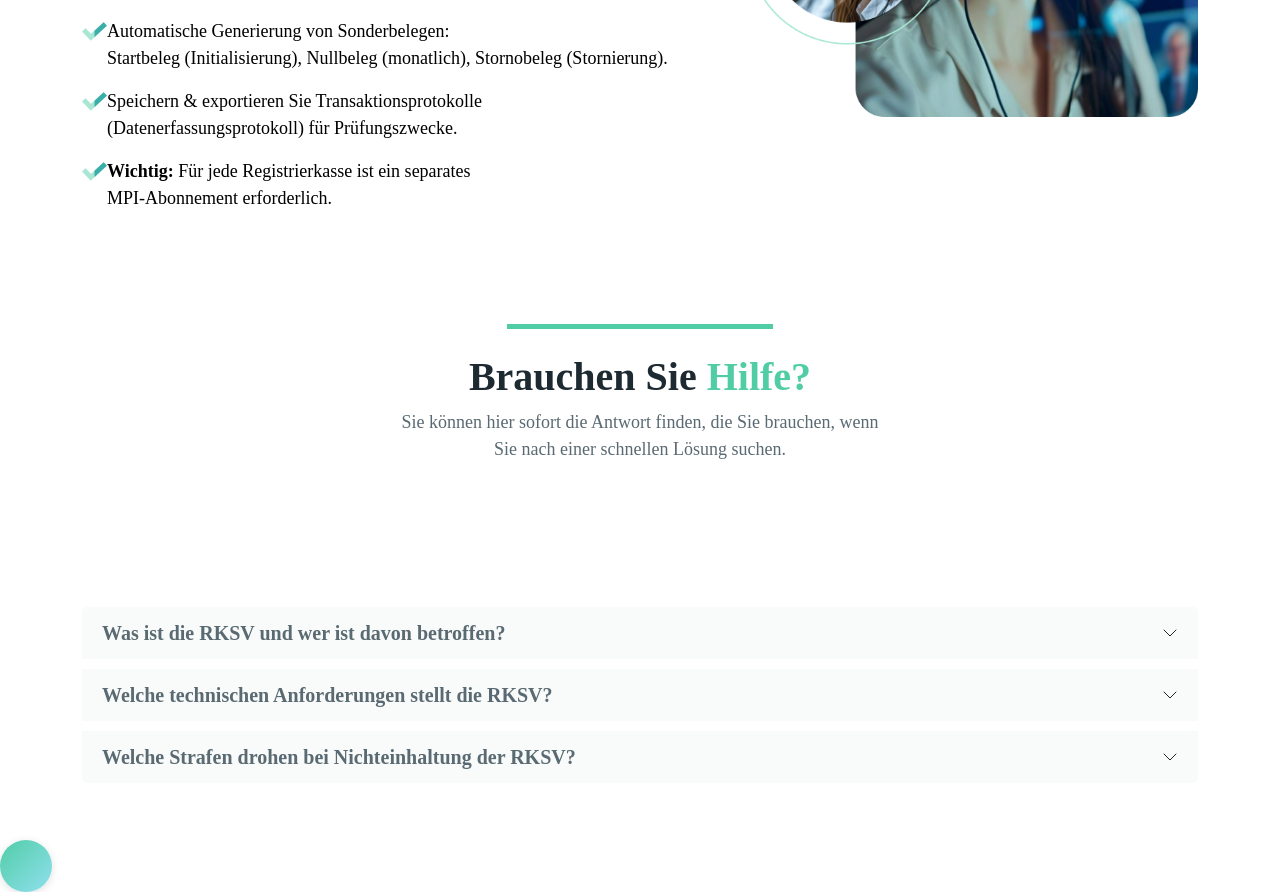
==== commit 257acc81: "Update manifest file to include additional image path and enhance description HTML with new MPI subs" ====
--- a/l10n-at-pos-cert-client/static/description/index.html
+++ b/l10n-at-pos-cert-client/static/description/index.html
@@ -128,6 +128,14 @@
                         <h3 class="h3 font-weight-bold mb-3" style="font-weight: 700; font-size: 32px">Cloud-Integration</h3>
                         <p class="text-muted" style="font-weight: 500; font-size: 18px">Technische Implementierung mit Fiskaly API: Das Fiskaly Cloud
                             TSS ersetzt lokale Signatur-Hardware und verwaltet RKSV-Signierung in der Cloud.</p>
+                    </div>
+                </div>
+                <div class="col-md-6 mb-4">
+                    <div class="text-center p-4">
+                        <img src="image/setting_image.png" alt="Feature Icon" class="mb-4" style="width:120px;">
+                        <h3 class="h3 font-weight-bold mb-3" style="font-weight: 700; font-size: 32px">MPI-Abonnement erforderlich</h3>
+                        <p class="text-muted" style="font-weight: 500; font-size: 18px">Für jede Registrierkasse ist ein separates MPI-Abonnement erforderlich. 
+                            Dies ermöglicht die vollständige RKSV-Konformität und technische Unterstützung.</p>
                     </div>
                 </div>
             </div>
@@ -500,13 +508,9 @@
                         Wir bieten Ihnen ein DEMO-Modul an, bevor Sie sich zum Kauf entscheiden. Bitte kontaktieren Sie uns per E-Mail unten:
                     </p>
                     <div class="mb-4">
-                        <a href="tel:+436609240068" class="btn btn-lg mr-3 mb-2 font-weight-bold rounded"
-                            style="background-color: #51cda6; color: #fff;">
-                            +436609240068
-                        </a>
                         <a href="mailto:office@mpi-erp.at"
                             class="btn btn-lg mb-2 font-weight-bold rounded"
-                            style="border-color:#51cda6; color: #51cda6;">
+                            style="background-color: #51cda6; color: #fff;">
                             E-Mail senden
                         </a>
                     </div>
@@ -533,6 +537,11 @@
                             <span style="color: #000000; font-family: 'Inter'; font-weight: 400; font-size: 18px;">
                                 Speichern &amp; exportieren Sie Transaktionsprotokolle<br>(Datenerfassungsprotokoll) für Prüfungszwecke.</span>
                         </li>
+                        <li class="d-flex align-items-start mb-3">
+                            <img src="image/tick.png" alt="tick" class="mr-3" style="max-width:25px;">
+                            <span style="color: #000000; font-family: 'Inter'; font-weight: 400; font-size: 18px;">
+                                <strong>Wichtig:</strong> Für jede Registrierkasse ist ein separates<br>MPI-Abonnement erforderlich.</span>
+                        </li>
                     </ul>
                 </div>
                 <div class="col-lg-5 d-flex justify-content-center">
